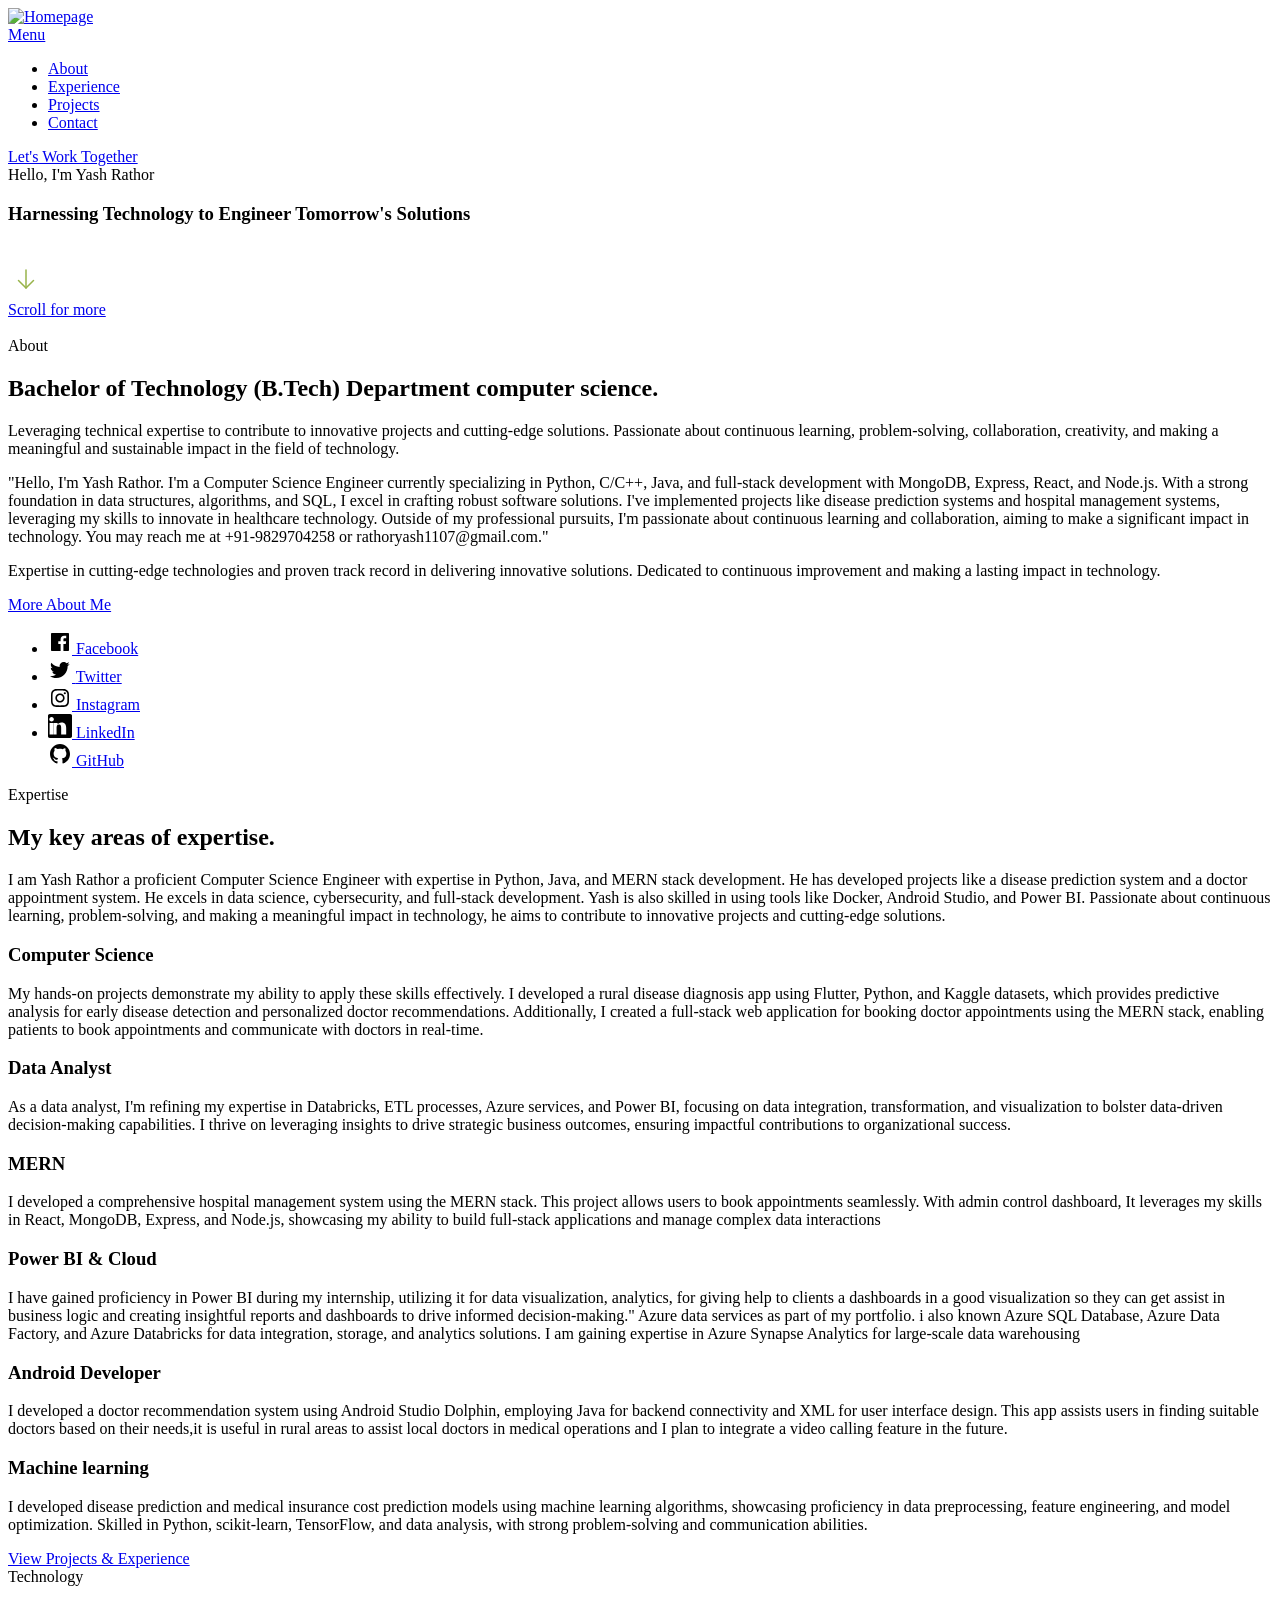
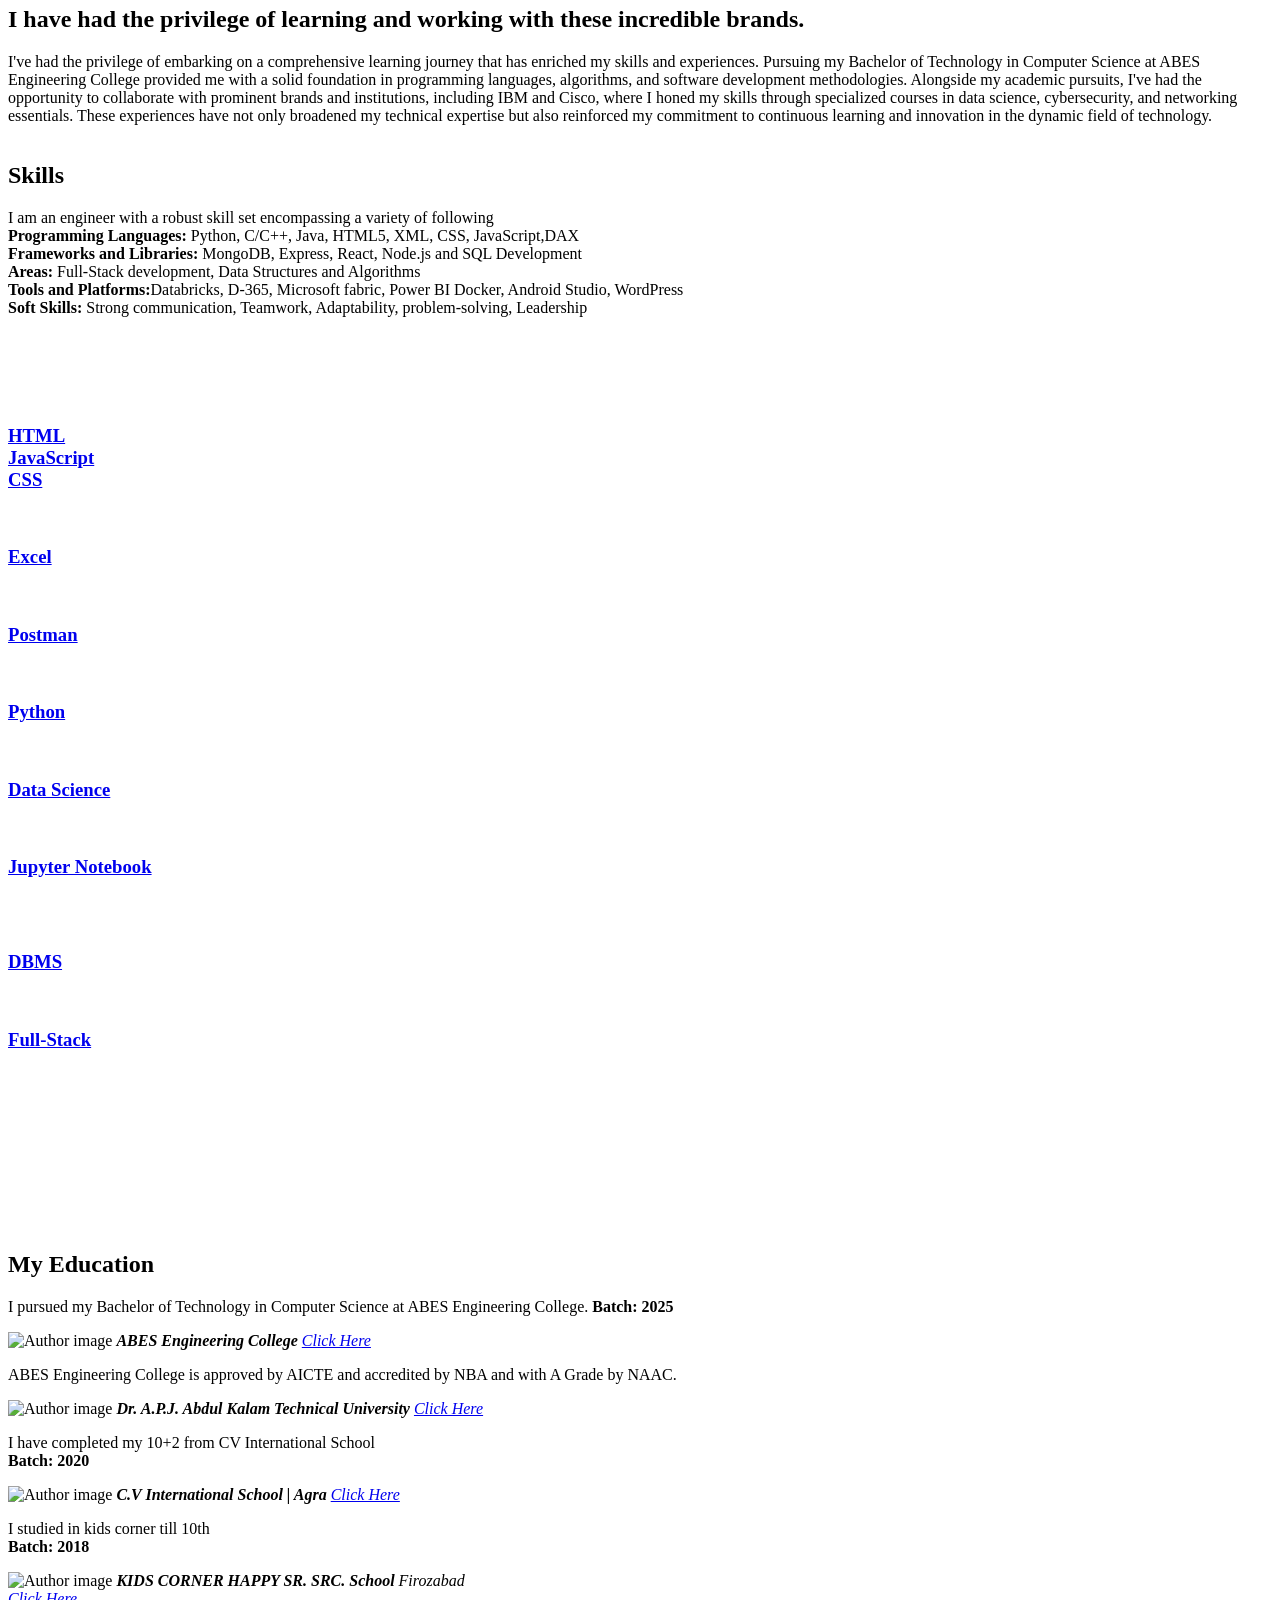
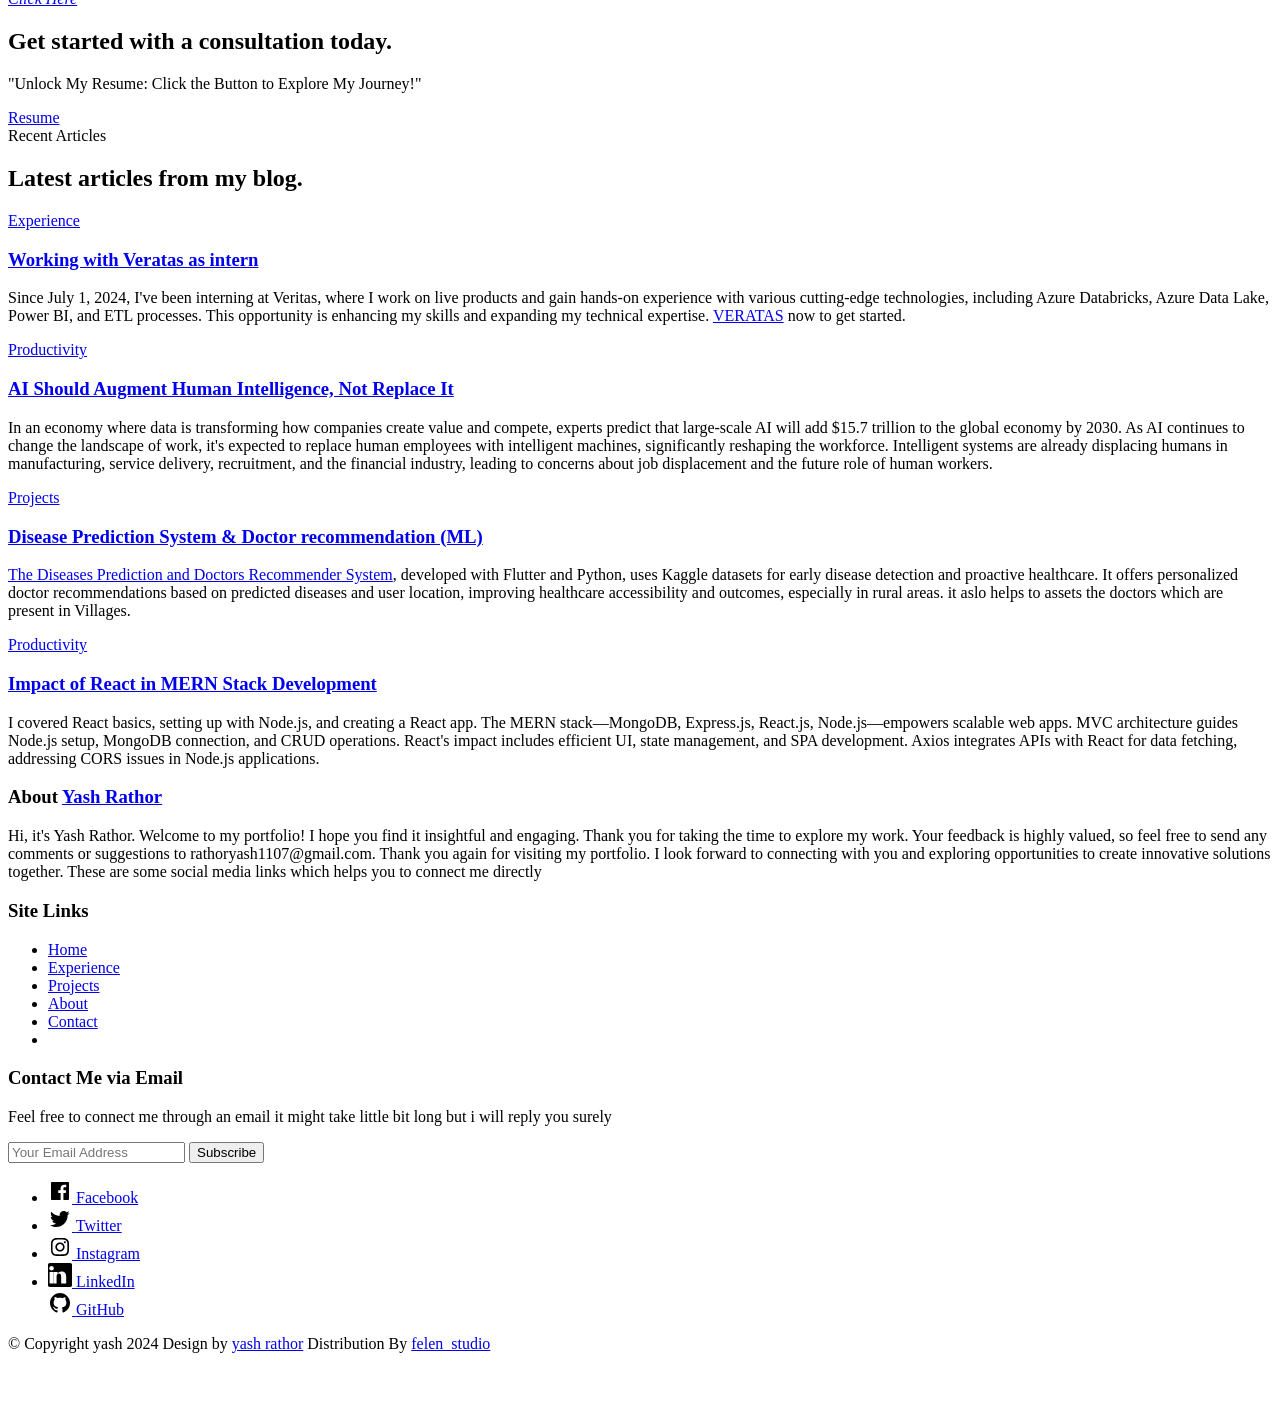
==== index.html @ de2ed447 "Add files via upload" ====
<!DOCTYPE html>
<html lang="en" class="no-js" >
<head>

    <!--- basic page needs
    ================================================== -->
    <meta charset="utf-8">
    <meta name="viewport" content="width=device-width, initial-scale=1">
    <title>YASH</title>

    <script>
        document.documentElement.classList.remove('no-js');
        document.documentElement.classList.add('js');
    </script>

    <!-- CSS
    ================================================== -->
    <link rel="stylesheet" href="css/vendor.css">
    <link rel="stylesheet" href="css/styles.css">
    <link rel="stylesheet" href="css/style.css">
    <link rel="stylesheet" href="assets/css/bootstrap.min.css">
    <link rel="stylesheet" href="assets/css/fontawesome-all.min.css">
    <link rel="stylesheet" href="assets/css/lightbox.min.css">
    <link rel="stylesheet" href="assets/css/owl.carousel.min.css">
    <link rel="stylesheet" href="assets/css/animate.css">
    <link rel="stylesheet" href="style.css">
    <link rel="stylesheet" href="styles.css">
    <link rel="stylesheet" href="assets/css/responsive.css">

    <!-- favicons
    ================================================== -->
    <link rel="apple-touch-icon" sizes="180x180" href="apple-touch-icon.png">
    <link rel="icon" type="image/png" sizes="32x32" href="1.png">
    <link rel="icon" type="image/png" sizes="16x16" href="1.png">
    <link rel="manifest" href="site.webmanifest">

</head>


<body id="top">

    
    <!-- preloader
    ================================================== -->
    <div id="preloader">
        <div id="loader" class="dots-fade">
            <div></div>
            <div></div>
            <div></div>
        </div>
    </div>


    <!-- page wrap
    ================================================== -->
    <div id="page" class="s-pagewrap ss-home">


        <!-- # site header 
        ================================================== -->
        <header class="s-header">

            <div class="row s-header__inner width-sixteen-col">

                <div class="s-header__block">
                    <div class="s-header__logo">
                        <a class="logo" href="index.html">
                            <img src="images/y.png" alt="Homepage">
                        </a>
                    </div>

                    <a class="s-header__menu-toggle" href="#0"><span>Menu</span></a>
                </div> <!-- end s-header__block -->

                <nav class="s-header__nav">
    
                    <ul class="s-header__menu-links">
                        <li><a href="about.html">About</a></li>
                        <li><a href="services.html">Experience</a></li>
                        <li><a href="blog.html">Projects</a></li>
                        <li><a href="contact.html">Contact</a></li>
                    </ul> <!-- s-header__menu-links -->

                    <div class="s-header__contact">
                        <a href="contact.html" class="btn btn--primary s-header__contact-btn">Let's Work Together</a>                        
                    </div> <!-- s-header__contact -->
    
                </nav> <!-- end s-header__nav -->

            </div> <!-- end s-header__inner -->

        </header> <!-- end s-header -->


        <!-- # site main content
        ================================================== -->
        <section id="content" class="s-content">

            <!-- intro
            ----------------------------------------------- -->
            <section id="intro" class="s-intro">

                <div class="row s-intro__content width-sixteen-col">

                    <div class="column lg-12 s-intro__content-inner grid-block">
                        
                        <div class="s-intro__content-text">
                            <div class="s-intro__content-pretitle text-pretitle">Hello, I'm Yash Rathor</div>
                            <h1 class="s-intro__content-title">
                                Harnessing Technology to Engineer Tomorrow's Solutions
                            </h1>
                        </div> <!-- s-intro__content-text -->

                        <div class="s-intro__content-media"> 
                            <div class="s-intro__content-media-inner">                               
                                <img src="images/intro-bg.jpg" srcset="images/yashphoto.jpg 1x, images/intro-bg@2x.jpg 2x" alt="">
                                <div class="lines">                               
                                    <span></span>                                  
                                </div>
                            </div>
                        </div> <!-- s-intro__content-media -->                      

                        <div class="s-intro__scroll-down">
                            <a href="#about" class="smoothscroll">
                                <div class="scroll-icon">
                                    <svg xmlns="http://www.w3.org/2000/svg" viewBox="0 0 24 24" width="36" height="36" fill="none" stroke="#97b34a" stroke-width="1" stroke-linecap="round" stroke-linejoin="round">&lt;!--!  Atomicons Free 1.00 by @atisalab License - https://atomicons.com/license/ (Icons: CC BY 4.0) Copyright 2021 Atomicons --&gt;<polyline points="7 13 12 18 17 13"></polyline><line x1="12" y1="18" x2="12" y2="6"></line></svg>
                                </div>
                                <span>Scroll for more</span>
                            </a>
                        </div> <!-- s-intro__scroll-down -->
                        
                    </div> <!-- s-intro__content-inner -->

                </div> <!-- s-intro__content -->

            </section> <!-- end s-intro -->

            <!-- about
            ----------------------------------------------- -->
            <section id="about" class="s-about target-section">

                <div class="row s-about__content width-sixteen-col">
                    <div class="column grid-block grid-section-split">

                        <img src="images/geometric_shape.svg" alt="" class="s-about__content-imgbg">

                        <div class="section-header grid-section-split__header">
                            <div class="text-pretitle">About</div>                           
                            <h2 class="text-display-title">
                            Bachelor of Technology (B.Tech) Department computer science.
                            </h2>                           
                        </div> <!-- end section-header -->

                        <div class="s-about__content-main grid-section-split__primary">
                            <p class="attention-getter">
                                Leveraging technical expertise to contribute to innovative projects and cutting-edge solutions. Passionate about continuous learning, problem-solving, collaboration, creativity, and making a meaningful and sustainable impact in the field of technology.
                            </p>

                            <p class="attention-getter">
                                "Hello, I'm Yash Rathor. I'm a Computer Science Engineer currently specializing in Python, C/C++, Java, and full-stack development with MongoDB, Express, React, and Node.js. With a strong foundation in data structures, algorithms, and SQL, I excel in crafting robust software solutions. I've implemented projects like disease prediction systems and hospital management systems, leveraging my skills to innovate in healthcare technology. Outside of my professional pursuits, I'm passionate about continuous learning and collaboration, aiming to make a significant impact in technology. You may reach me at +91-9829704258 or rathoryash1107@gmail.com."
                            </p>

                            <p class="attention-getter">
                                Expertise in cutting-edge technologies and proven track record in delivering innovative solutions. Dedicated to continuous improvement and making a lasting impact in technology.
                            </p>
                        </div> <!-- end s-about__content-main -->

                        <div class="s-about__content-btn grid-section-split__bottom">
                            <a href="about.html" class="btn btn--stroke u-fullwidth">More About Me</a>

                            <ul class="s-about__social social-list">
                                <li>
                                    <a href="https://www.facebook.com/profile.php?id=100011454264672">
                                        <svg xmlns="http://www.w3.org/2000/svg" width="24" height="24" viewBox="0 0 24 24" style="fill:rgba(0, 0, 0, 1);transform:;-ms-filter:"><path d="M20,3H4C3.447,3,3,3.448,3,4v16c0,0.552,0.447,1,1,1h8.615v-6.96h-2.338v-2.725h2.338v-2c0-2.325,1.42-3.592,3.5-3.592 c0.699-0.002,1.399,0.034,2.095,0.107v2.42h-1.435c-1.128,0-1.348,0.538-1.348,1.325v1.735h2.697l-0.35,2.725h-2.348V21H20 c0.553,0,1-0.448,1-1V4C21,3.448,20.553,3,20,3z"></path></svg>
                                        <span class="u-screen-reader-text">Facebook</span>
                                    </a>
                                </li>
                                <li>
                                    <a href="https://x.com/YashRathor34765">
                                        <svg xmlns="http://www.w3.org/2000/svg" width="24" height="24" viewBox="0 0 24 24" style="fill:rgba(0, 0, 0, 1);transform:;-ms-filter:"><path d="M19.633,7.997c0.013,0.175,0.013,0.349,0.013,0.523c0,5.325-4.053,11.461-11.46,11.461c-2.282,0-4.402-0.661-6.186-1.809 c0.324,0.037,0.636,0.05,0.973,0.05c1.883,0,3.616-0.636,5.001-1.721c-1.771-0.037-3.255-1.197-3.767-2.793 c0.249,0.037,0.499,0.062,0.761,0.062c0.361,0,0.724-0.05,1.061-0.137c-1.847-0.374-3.23-1.995-3.23-3.953v-0.05 c0.537,0.299,1.16,0.486,1.82,0.511C3.534,9.419,2.823,8.184,2.823,6.787c0-0.748,0.199-1.434,0.548-2.032 c1.983,2.443,4.964,4.04,8.306,4.215c-0.062-0.3-0.1-0.611-0.1-0.923c0-2.22,1.796-4.028,4.028-4.028 c1.16,0,2.207,0.486,2.943,1.272c0.91-0.175,1.782-0.512,2.556-0.973c-0.299,0.935-0.936,1.721-1.771,2.22 c0.811-0.088,1.597-0.312,2.319-0.624C21.104,6.712,20.419,7.423,19.633,7.997z"></path></svg>
                                        <span class="u-screen-reader-text">Twitter</span>
                                    </a>
                                </li>
                                <li>
                                    <a href="https://www.instagram.com/yash.rathor7/">
                                        <svg xmlns="http://www.w3.org/2000/svg" width="24" height="24" viewBox="0 0 24 24" style="fill:rgba(0, 0, 0, 1);transform:;-ms-filter:"><path d="M11.999,7.377c-2.554,0-4.623,2.07-4.623,4.623c0,2.554,2.069,4.624,4.623,4.624c2.552,0,4.623-2.07,4.623-4.624 C16.622,9.447,14.551,7.377,11.999,7.377L11.999,7.377z M11.999,15.004c-1.659,0-3.004-1.345-3.004-3.003 c0-1.659,1.345-3.003,3.004-3.003s3.002,1.344,3.002,3.003C15.001,13.659,13.658,15.004,11.999,15.004L11.999,15.004z"></path><circle cx="16.806" cy="7.207" r="1.078"></circle><path d="M20.533,6.111c-0.469-1.209-1.424-2.165-2.633-2.632c-0.699-0.263-1.438-0.404-2.186-0.42 c-0.963-0.042-1.268-0.054-3.71-0.054s-2.755,0-3.71,0.054C7.548,3.074,6.809,3.215,6.11,3.479C4.9,3.946,3.945,4.902,3.477,6.111 c-0.263,0.7-0.404,1.438-0.419,2.186c-0.043,0.962-0.056,1.267-0.056,3.71c0,2.442,0,2.753,0.056,3.71 c0.015,0.748,0.156,1.486,0.419,2.187c0.469,1.208,1.424,2.164,2.634,2.632c0.696,0.272,1.435,0.426,2.185,0.45 c0.963,0.042,1.268,0.055,3.71,0.055s2.755,0,3.71-0.055c0.747-0.015,1.486-0.157,2.186-0.419c1.209-0.469,2.164-1.424,2.633-2.633 c0.263-0.7,0.404-1.438,0.419-2.186c0.043-0.962,0.056-1.267,0.056-3.71s0-2.753-0.056-3.71C20.941,7.57,20.801,6.819,20.533,6.111z M19.315,15.643c-0.007,0.576-0.111,1.147-0.311,1.688c-0.305,0.787-0.926,1.409-1.712,1.711c-0.535,0.199-1.099,0.303-1.67,0.311 c-0.95,0.044-1.218,0.055-3.654,0.055c-2.438,0-2.687,0-3.655-0.055c-0.569-0.007-1.135-0.112-1.669-0.311 c-0.789-0.301-1.414-0.923-1.719-1.711c-0.196-0.534-0.302-1.099-0.311-1.669c-0.043-0.95-0.053-1.218-0.053-3.654 c0-2.437,0-2.686,0.053-3.655c0.007-0.576,0.111-1.146,0.311-1.687c0.305-0.789,0.93-1.41,1.719-1.712 c0.534-0.198,1.1-0.303,1.669-0.311c0.951-0.043,1.218-0.055,3.655-0.055c2.437,0,2.687,0,3.654,0.055 c0.571,0.007,1.135,0.112,1.67,0.311c0.786,0.303,1.407,0.925,1.712,1.712c0.196,0.534,0.302,1.099,0.311,1.669 c0.043,0.951,0.054,1.218,0.054,3.655c0,2.436,0,2.698-0.043,3.654H19.315z"></path></svg>
                                        <span class="u-screen-reader-text">Instagram</span>
                                    </a>
                                </li>
                                
                                <li>
                                    <a href="https://www.linkedin.com/in/yash-rathor-bb9aa7231/" target="_blank">
                                        <svg xmlns="http://www.w3.org/2000/svg" width="24" height="24" viewBox="0 0 24 24" style="fill: rgba(0, 0, 0, 1); transform: ; msFilter:;">
                                            <path d="M22.23 0H1.77C.79 0 0 .77 0 1.74v20.52C0 23.23.79 24 1.77 24h20.46c.98 0 1.77-.77 1.77-1.74V1.74C24 .77 23.21 0 22.23 0zm-5.1 20.4h-3.96v-6.43c0-1.53-.03-3.5-2.13-3.5-2.13 0-2.46 1.66-2.46 3.38v6.55H5.82V9h3.8v1.56h.05c.53-1 1.83-2.07 3.76-2.07 4.02 0 4.76 2.64 4.76 6.08v5.83zM3.58 7.55c-1.27 0-2.3-1.03-2.3-2.3 0-1.27 1.03-2.3 2.3-2.3 1.27 0 2.3 1.03 2.3 2.3 0 1.27-1.03 2.3-2.3 2.3zm1.98 12.85H1.6V9h3.96v11.4z"></path>
                                        </svg>
                                        <span class="u-screen-reader-text">LinkedIn</span>
                                    </a>
                                </li>
                                <a href="https://github.com/rathoryash7" target="_blank">
                                    <svg xmlns="http://www.w3.org/2000/svg" width="24" height="24" viewBox="0 0 24 24" style="fill: rgba(0, 0, 0, 1); transform: ; msFilter:;">
                                        <path d="M12 2C6.477 2 2 6.477 2 12c0 4.418 2.867 8.166 6.839 9.491.5.09.682-.217.682-.482 0-.237-.01-1.02-.014-1.851-2.782.605-3.369-1.342-3.369-1.342-.454-1.157-1.11-1.466-1.11-1.466-.908-.62.069-.607.069-.607 1.004.071 1.532 1.033 1.532 1.033.892 1.53 2.341 1.088 2.91.832.09-.647.35-1.088.636-1.338-2.22-.252-4.555-1.112-4.555-4.943 0-1.09.39-1.98 1.03-2.676-.103-.253-.447-1.27.098-2.646 0 0 .84-.27 2.75 1.026A9.564 9.564 0 0112 6.845c.85.004 1.704.115 2.504.337 1.91-1.296 2.75-1.026 2.75-1.026.545 1.376.2 2.393.098 2.646.64.696 1.03 1.586 1.03 2.676 0 3.84-2.337 4.687-4.566 4.935.358.31.678.92.678 1.854 0 1.338-.012 2.42-.012 2.75 0 .268.18.576.688.479C19.135 20.162 22 16.418 22 12c0-5.523-4.477-10-10-10z"></path>
                                    </svg>
                                    <span class="u-screen-reader-text">GitHub</span>
                                </a>
                                </li>
                            </ul> <!-- end s-footer__social -->
                        </div> <!-- end s-about__content-btn -->
                    
                    </div> <!-- content-inner -->
                </div>
                
            </section> <!-- end s-about -->




            <!-- expertise
            ----------------------------------------------- -->
            <section id="expertise" class="s-expertise">
                

                <div class="row s-expertise__content width-sixteen-col">
                    <div class="column xl-12 grid-block grid-section-split">
                        

                        <div class="section-header grid-section-split__header">
                
                            <div class="text-pretitle">Expertise</div>                           
                            <h2 class="text-display-title">
                            My key areas of expertise.
                            </h2>     
                            
                            <p class="lead">
                                I am Yash Rathor a proficient Computer Science Engineer with expertise in Python, Java, and MERN stack development. He has developed projects like a disease prediction system and a doctor appointment system. He excels in data science, cybersecurity, and full-stack development. Yash is also skilled in using tools like Docker, Android Studio, and Power BI. Passionate about continuous learning, problem-solving, and making a meaningful impact in technology, he aims to contribute to innovative projects and cutting-edge solutions.
                            </p>
                        </div> <!-- end section-header -->

                        <div class="s-expertise__content-main grid-section-split__primary">

                            <div class="grid-list-items list-items show-ctr">
                                <div class="grid-list-items__item list-items__item">
                                    <div class="grid-list-items__title list-items__item-header">
                                        <h3 class="list-items__item-title">Computer Science</h3>
                                    </div>
                                    <div class="grid-list-items__text list-items__item-text">
                                        <p>
                                            My hands-on projects demonstrate my ability to apply these skills effectively. I developed a rural disease diagnosis app using Flutter, Python, and Kaggle datasets, which provides predictive analysis for early disease detection and personalized doctor recommendations. Additionally, I created a full-stack web application for booking doctor appointments using the MERN stack, enabling patients to book appointments and communicate with doctors in real-time.
                                        </p>
                                    </div>
                                </div> <!-- list-item -->
                                <div class="grid-list-items__item list-items__item">
                                    <div class="grid-list-items__title list-items__item-header">
                                        <h3 class="list-items__item-title">Data Analyst</h3>
                                    </div>
                                    <div class="grid-list-items__text list-items__item-text">
                                        <p>
                                            As a data analyst, I'm refining my expertise in Databricks, ETL processes, Azure services, and Power BI, focusing on data integration, transformation, and visualization to bolster data-driven decision-making capabilities. I thrive on leveraging insights to drive strategic business outcomes, ensuring impactful contributions to organizational success.
                                        </p>
                                    </div>
                                </div> <!-- list-expertise__item -->
                                <div class="grid-list-items__item list-items__item">
                                    <div class="grid-list-items__title list-items__item-header">
                                        <h3 class="list-items__item-title">MERN</h3>
                                    </div>
                                    <div class="grid-list-items__text list-items__item-text">
                                        <p>
                                            I developed a comprehensive hospital management system using the MERN stack. This project allows users to book appointments seamlessly. With admin control dashboard, It leverages my skills in React, MongoDB, Express, and Node.js, showcasing my ability to build full-stack applications and manage complex data interactions
                                        </p>
                                    </div>
                                </div> <!-- list-expertise__item -->
                                <div class="grid-list-items__item list-items__item">
                                    <div class="grid-list-items__title list-items__item-header">
                                        <h3 class="list-items__item-title">Power BI & Cloud</h3>
                                    </div>
                                    <div class="grid-list-items__text list-items__item-text">
                                        <p>
                                            I have gained proficiency in Power BI during my internship, utilizing it for data visualization, analytics, for giving help to clients a dashboards in a good visualization so they can get assist in business logic  and creating insightful reports and dashboards to drive informed decision-making."
                                            Azure data services as part of my portfolio. i also known Azure SQL Database,  Azure Data Factory, and Azure Databricks for data integration, storage, and analytics solutions. I am gaining expertise in Azure Synapse Analytics for large-scale data warehousing
                                        </p>
                                    </div>
                                </div> <!-- list-expertise__item -->
                                <div class="grid-list-items__item list-items__item">
                                    <div class="grid-list-items__title list-items__item-header">
                                        <h3 class="list-items__item-title">Android Developer</h3>
                                    </div>
                                    <div class="grid-list-items__text list-items__item-text">
                                        <p>
                                            I developed a doctor recommendation system using Android Studio Dolphin, employing Java for backend connectivity and XML for user interface design. This app assists users in finding suitable doctors based on their needs,it is useful in rural areas to assist local doctors in medical operations and I plan to integrate a video calling feature in the future.
                                        </p>
                                    </div>
                                </div> <!-- list-expertise__item -->
                                <div class="grid-list-items__item list-items__item">
                                    <div class="grid-list-items__title list-items__item-header">
                                        <h3 class="list-items__item-title">Machine learning</h3>
                                    </div>
                                    <div class="grid-list-items__text list-items__item-text">
                                        <p>
                                            I developed disease prediction and medical insurance cost prediction models using machine learning algorithms, showcasing proficiency in data preprocessing, feature engineering, and model optimization. Skilled in Python, scikit-learn, TensorFlow, and data analysis, with strong problem-solving and communication abilities.
                                        </p>
                                    </div>
                                </div> <!-- list-expertise__item -->

                            </div> <!-- grid-list-items -->
                        </div> <!-- end s-expertise__content-main -->

                        <div class="s-expertise__content-btn grid-section-split__bottom">
                            <a href="services.html" class="btn btn--stroke u-fullwidth">View Projects & Experience</a>
                        </div> <!-- end s-about__content-btn -->

                    </div> <!-- end grid-block-->
                </div> <!-- end s-expertise__content -->

            </section> <!-- end s-expertise -->

            <!-- clients
            ----------------------------------------------- -->
            <section id="clients" class="s-clients">          

                <div class="row s-clients__content-block width-sixteen-col">
                    <div class="column xl-12 grid-block grid-section-split">
                    
                        <div class="section-header grid-section-split__header">
                            <div class="text-pretitle">Technology</div>                           
                            <h2 class="text-display-title">
                            I have had the privilege of learning and working with these incredible brands.
                            </h2>       
                        </div> <!-- end section-header -->
                    
                        <div class="grid-section-split__primary">
                            <p class="lead">
                                I've had the privilege of embarking on a comprehensive learning journey that has enriched my skills and experiences. Pursuing my Bachelor of Technology in Computer Science at ABES Engineering College provided me with a solid foundation in programming languages, algorithms, and software development methodologies. Alongside my academic pursuits, I've had the opportunity to collaborate with prominent brands and institutions, including IBM and Cisco, where I honed my skills through specialized courses in data science, cybersecurity, and networking essentials. These experiences have not only broadened my technical expertise but also reinforced my commitment to continuous learning and innovation in the dynamic field of technology.
                                <br>
                                <br>
                            </p>   <h2>Skills</h2>

                            <p>
                                I am an engineer with a robust skill set encompassing a variety of following  <br>
                                <b>Programming Languages:</b>  Python, C/C++, Java, HTML5, XML, CSS, JavaScript,DAX <br>
                                <b>Frameworks and Libraries:</b>  MongoDB, Express, React, Node.js and SQL Development <br>
                                <b>Areas:</b> Full-Stack development, Data Structures and Algorithms <br>
                                <b>Tools and Platforms:</b>Databricks, D-365, Microsoft fabric, Power BI Docker, Android Studio, WordPress<br>
                                <b>Soft Skills:</b> Strong communication, Teamwork, Adaptability, problem-solving, Leadership<br>
                            </p>
                        </div> <!-- end grid-section-split__primary -->
                    
                    </div> <!-- end column -->
                </div> <!-- end row -->

                <div class="row s-clients__content-block width-sixteen-col">
                    <div class="column xl-12">
                    
                        <div class="clients-list">                            
                            
                            <div class="clients-list__item">
                                <a href="https://visualstudio.microsoft.com/vs/features/cplusplus/">
                                    <img src="images/clients/cpp.png" alt="">
                                </a>
                            </div>
                            <div class="clients-list__item">
                                <a href="https://www.geeksforgeeks.org/learn-data-structures-and-algorithms-dsa-tutorial/">
                                    <img src="images/clients/dsa.png" alt=""><h3></h3>
                                </a>
                            </div>
                            <div class="clients-list__item">
                                <a href="https://www.sololearn.com/en/compiler-playground/web">
                                    <img src="images/clients/ht.png" alt=""><h3>HTML <br>JavaScript<br>CSS</h3>
                                </a>
                            </div>
                            <div class="clients-list__item">
                                <a href="https://www.microsoft.com/en-in/microsoft-365/excel">
                                    <img src="images/clients/ex.png" alt=""><h3>Excel</h3>
                                </a>
                            </div>
                            <div class="column clients-list__item">
                                <a href="https://www.postman.com/">
                                    <img src="images/clients/post.svg" alt=""><h3>Postman</h3>
                                </a>
                            </div>
                            <div class="clients-list__item">
                                <a href="https://www.python.org/">
                                    <img src="images/clients/python.jpg" alt=""><h3>Python</h3>
                                </a>
                            </div>
                            <div class="clients-list__item">
                                <a href="https://en.wikipedia.org/wiki/Machine_learning">
                                    <img src="images/clients/ml1.png" alt=""><h3> Data Science</h3>
                                </a>
                            </div>
                            <div class="clients-list__item">
                                <a href="https://jupyter.org/">
                                    <img src="images/clients/jupyter.png" alt=""><h3>Jupyter Notebook</h3>
                                </a>
                            </div>
                            <div class="clients-list__item">
                                <a href="https://docs.databricks.com/en/spark/index.html">
                                    <img src="images/clients/spark.png" alt=""><img src="images/clients/data.png" alt="">
                                </a>
                            </div>
                            <div class="clients-list__item">
                                <a href="https://www.mysql.com/">
                                    <img src="images/clients/sql.png" alt=""><h3>DBMS</h3>
                                </a>
                            </div>
                            <div class="clients-list__item">
                                <a href="https://www.mongodb.com/resources/languages/mern-stack">
                                    <img src="images/clients/mern.avif" alt=""><br>
                                    <h3>Full-Stack</h3>
                                </a>
                            </div>
                            <div class="clients-list__item">
                                <a href="https://www.hackerrank.com/">
                                    <img src="images/clients/rank.png" alt="">
                                </a>
                            </div>
                            <div class="clients-list__item">
                                <a href="https://leetcode.com/u/yashrathor2002/">
                                    <img src="images/clients/leet.png" alt="">
                                </a>
                            </div>
                            <div class="clients-list__item">
                                <a href="https://developer.android.com/studio/releases/past-releases/as-dolphin-release-notes">
                                    <img src="images/clients/android.png" alt="">
                                </a>
                            </div>
                            <div class="clients-list__item">
                                <a href="https://code.visualstudio.com/">
                                    <img src="images/clients/visual.jpg" alt="">
                                </a>
                            </div>
                            <div class="column clients-list__item">
                                <a href="https://www.microsoft.com/en-us/power-platform/products/power-bi">
                                    <img src="images/clients/bi.png" alt="">
                                </a>
                            </div>
                            <div class="clients-list__item">
                                <a href="https://azuremarketplace.microsoft.com/en-in/marketplace/apps/node4.caf-azure-managed-sysops?tab=Overview">
                                    <img src="images/clients/azure.jpg" alt="">
                                </a>
                            </div>
                            <div class="clients-list__item">
                                <a href="https://www.microsoft.com/en-us/dynamics-365">
                                    <img src="images/clients/d3.png" alt="">
                                </a>
                            </div>
                            <div class="clients-list__item">
                                <a href="https://www.docker.com/">
                                    <img src="images/clients/docker.jpg" alt="">
                                </a>
                            </div>
                            <div class="clients-list__item">
                                <a href="https://learn.microsoft.com/en-us/fabric/get-started/microsoft-fabric-overview">
                                    <img src="images/clients/fabric.png" alt="">
                                </a>
                            </div>
                            
                            
                            
                            
                            
                            
                        </div> <!-- end clients-list -->

                    </div> <!-- end column -->
                </div> <!-- end row -->
                
                                
                <div class="row s-clients__content-block width-sixteen-col">
                   <h2 center> My Education</h2>
                    <div class="column xl-12 testimonials">
                    
                        <div class="swiper-container testimonials__slider home-slider">

                            <div class="swiper-wrapper">
                                <div class="testimonials__slide swiper-slide">
                                    <p>
                                        I pursued my Bachelor of Technology in Computer Science at ABES Engineering College.
                                        <b> Batch: 2025</b>
                                    </p>
                                    <div class="testimonials__author">
                                        <img src="images/avatars/abes.jpg" alt="Author image" class="testimonials__avatar">
                                        <cite class="testimonials__cite">
                                            <strong>ABES Engineering College</strong>
                                            <span><a href="https://abes.ac.in/">Click Here</a></span>
                                        </cite>
                                    </div>
                                </div>
                                <div class="testimonials__slide swiper-slide">
                                    <p>
                                        ABES Engineering College is approved by AICTE and accredited by NBA and with A Grade by NAAC.
                                    </p>
                                    <div class="testimonials__author">
                                        <img src="images/avatars/aktu.png" alt="Author image" class="testimonials__avatar">
                                        <cite class="testimonials__cite">
                                            <strong>Dr. A.P.J. Abdul Kalam Technical University</strong>
                                            <span><a href="https://aktu.ac.in/">Click Here</a></span>
                                        </cite>
                                    </div>
                                </div>
                                <div class="testimonials__slide swiper-slide">
                                    <p>
                                    I have completed my 10+2 from CV International School  <br>   
                                        <b>Batch: 2020</b>
                                    </p>
                                    <div class="testimonials__author">
                                        <img src="images/avatars/cvi.jpg" alt="Author image" class="testimonials__avatar">
                                        <cite class="testimonials__cite">
                                            <strong>C.V International School | Agra</strong>
                                            <span><a href="https://www.facebook.com/p/CV-International-School-100057259308881/">Click Here</a></span>
                                        </cite>
                                    </div>
                                </div>
                                <div class="testimonials__slide swiper-slide">
                                    <p>
                                    I studied in kids corner till 10th <br>
                                    <b>Batch: 2018</b>
                                    </p>
                                    <div class="testimonials__author">
                                        <img src="images/avatars/kids.jpg" alt="Author image" class="testimonials__avatar">
                                        <cite class="testimonials__cite">
                                            <strong>KIDS CORNER HAPPY SR. SRC. School</strong>
                                            <span>Firozabad<br><a href="http://www.kidscornerfirozabad.com/">Click Here</a></span>
                                        </cite>
                                    </div>
                                </div> 
                            </div> <!-- end swiper-wrapper --> 

                            <div class="swiper-pagination"></div>

                        </div> <!--end testimonials__slider -->                    
                    
                    </div> <!-- end column -->
                </div> <!-- end row -->


            </section> <!-- end s-clients -->            

        </section> <!-- s-content-->

        <!-- # cta
        ================================================== -->
        <section id="cta" class="s-cta">

            <div class="row row-x-center text-center">
                <div class="column xl-8 lg-12">

                    <div class="s-cta__content">
                        <h2 class="text-display-title">
                        Get started with a consultation today.
                        </h2>
                        <p class="lead">
                            "Unlock My Resume: Click the Button to Explore My Journey!"
                        </p>
                        <a href="https://drive.google.com/file/d/1jEOFprNSXTjAhLHq-H6odaIXEUBiFs2x/view?usp=drive_link" class="btn btn--primary s-header__contact-btn">Resume</a>
                    </div>

                </div>
            </div>

        </section> <!-- end s-cta -->

        <!-- # journal
        ================================================== -->
        <section id="journal" class="s-journal">

            <div class="row s-journal__content width-sixteen-col">
                <div class="column xl-12 grid-block">

                    <div class="grid-full section-header text-center">
                        <div class="text-pretitle">Recent Articles</div>                           
                        <h2 class="text-display-title">
                        Latest articles from my blog.
                        </h2>  
                    </div> <!-- end section-header --> 

                    <div class="grid-full s-journal__content-main grid-list-items">

                        <div class="grid-list-items__item blog-card">
                            <div class="blog-card__header">
                                <div class="blog-card__cat-links">
                                    <a href="https://www.linkedin.com/company/veratas-consulting/posts/?feedView=all">Experience</a>
                                </div>
                                <h3 class="blog-card__title"><a href="https://www.linkedin.com/company/veratas-consulting/posts/?feedView=all">Working with Veratas as intern</a></h3>
                            </div>
                            <div class="blog-card__text">
                                <p>
                                    Since July 1, 2024, I've been interning at Veritas, where I work on live products and gain hands-on experience with various cutting-edge technologies, including Azure Databricks, Azure Data Lake, Power BI, and ETL processes. This opportunity is enhancing my skills and expanding my technical expertise.
                                    <a href="https://www.linkedin.com/company/veratas-consulting/posts/?feedView=all">VERATAS</a> now to get started.
                                </p>
                            </div>
                        </div> <!-- end blog-card -->
                        <div class="grid-list-items__item blog-card">
                            <div class="blog-card__header">
                                <div class="blog-card__cat-links">
                                    <a href="blog.html">Productivity</a>
                                </div>
                                <h3 class="blog-card__title"><a href="https://x.com/YashRathor34765/status/1822193038124310771">AI Should Augment Human Intelligence, Not Replace It</a></h3>
                            </div>
                            <div class="blog-card__text">
                                <p>
                                    In an economy where data is transforming how companies create value and compete, experts predict that large-scale AI will add $15.7 trillion to the global economy by 2030. As AI continues to change the landscape of work, it's expected to replace human employees with intelligent machines, significantly reshaping the workforce. Intelligent systems are already displacing humans in manufacturing, service delivery, recruitment, and the financial industry, leading to concerns about job displacement and the future role of human workers.
                                </p>
                            </div>
                        </div> <!-- end blog-card -->
                        <div class="grid-list-items__item blog-card">
                            <div class="blog-card__header">
                                <div class="blog-card__cat-links">
                                    <a href="blog.html">Projects</a>
                                </div>
                                <h3 class="blog-card__title"><a href="https://github.com/rathoryash7/Disease-Prediction-System">Disease Prediction System & Doctor recommendation (ML)</a></h3>
                            </div>
                            <div class="blog-card__text">
                                <p>
                                    <a href="https://github.com/rathoryash7/Disease-Prediction-System">The Diseases Prediction and Doctors Recommender System</a>, developed with Flutter and Python, uses Kaggle datasets for early disease detection and proactive healthcare. It offers personalized doctor recommendations based on predicted diseases and user location, improving healthcare accessibility and outcomes, especially in rural areas.
                                    it aslo helps to assets the doctors which are present in Villages.
                                </p>
                            </div>
                        </div> <!-- end blog card -->
                        <div class="grid-list-items__item blog-card">
                            <div class="blog-card__header">
                                <div class="blog-card__cat-links">
                                    <a href="https://x.com/YashRathor34765/status/1822349003838599631">Productivity</a>
                                </div>
                                <h3 class="blog-card__title"><a href="#0">Impact of React in MERN Stack Development</a></h3>
                            </div>
                            <div class="blog-card__text">
                                <p>
                                    I covered React basics, setting up with Node.js, and creating a React app. The MERN stack—MongoDB, Express.js, React.js, Node.js—empowers scalable web apps. MVC architecture guides Node.js setup, MongoDB connection, and CRUD operations. React's impact includes efficient UI, state management, and SPA development. Axios integrates APIs with React for data fetching, addressing CORS issues in Node.js applications. 
                                </p>
                            </div>
                        </div> <!-- end blog-card -->

                    </div> <!-- end grid-list-items -->

                </div> <!-- end grid-block-->
            </div> <!-- end s-journal__content -->

        </section> <!-- end s-journal -->


        <!-- # footer 
        ================================================== -->
        <footer class="s-footer">
            <div class="row s-footer__content">
                <div class="column xl-6 lg-6 md-12 s-footer__block s-footer__about">                    
                    <h3>About <a href="https://www.linkedin.com/in/yash-rathor-bb9aa7231/">Yash Rathor</a></h3>
                    <p>
                        Hi, it's Yash Rathor. Welcome to my portfolio! I hope you find it insightful and engaging. Thank you for taking the time to explore my work. Your feedback is highly valued, so feel free to send any comments or suggestions to rathoryash1107@gmail.com.
                        Thank you again for visiting my portfolio. I look forward to connecting with you and exploring opportunities to create innovative solutions together.
                        These are some social media links which helps you to connect me directly
                    </p>               
                </div>                
                <div class="column xl-3 lg-6 md-12 s-footer__block s-footer__site-links">
                    <h3>Site Links</h3>
                    <ul class="link-list">
                        <li><a href="index.html">Home</a></li>
                        <li><a href="services.html">Experience</a></li>
                        <li><a href="blog.html">Projects</a></li>
                        <li><a href="about.html">About</a></li>
                        <li><a href="contact.html">Contact</a></li>
                        <li></li>
                    </ul>
                </div>
                <div class="column xl-3 lg-6 md-12 tab-12 s-footer__block s-footer__newsletter">
                    <h3>Contact Me via Email</h3>

                    <p>
                    Feel free to connect me through an email it might take little bit long but i will reply you surely 
                    </p>

                    <div class="subscribe-form">
                        <form id="mc-form" class="mc-form">
                            <input type="email" name="EMAIL" id="mce-EMAIL" class="u-fullwidth text-center" placeholder="Your Email Address" title="The domain portion of the email address is invalid (the portion after the @)." pattern="^([^\x00-\x20\x22\x28\x29\x2c\x2e\x3a-\x3c\x3e\x40\x5b-\x5d\x7f-\xff]+|\x22([^\x0d\x22\x5c\x80-\xff]|\x5c[\x00-\x7f])*\x22)(\x2e([^\x00-\x20\x22\x28\x29\x2c\x2e\x3a-\x3c\x3e\x40\x5b-\x5d\x7f-\xff]+|\x22([^\x0d\x22\x5c\x80-\xff]|\x5c[\x00-\x7f])*\x22))*\x40([^\x00-\x20\x22\x28\x29\x2c\x2e\x3a-\x3c\x3e\x40\x5b-\x5d\x7f-\xff]+|\x5b([^\x0d\x5b-\x5d\x80-\xff]|\x5c[\x00-\x7f])*\x5d)(\x2e([^\x00-\x20\x22\x28\x29\x2c\x2e\x3a-\x3c\x3e\x40\x5b-\x5d\x7f-\xff]+|\x5b([^\x0d\x5b-\x5d\x80-\xff]|\x5c[\x00-\x7f])*\x5d))*(\.\w{2,})+$" required>
                            <input type="submit" name="subscribe" value="Subscribe" class="btn btn--primary btn--small u-fullwidth">
                            <!-- <div style="position: absolute; left: -5000px;" aria-hidden="true"><input type="text" name="b_cdb7b577e41181934ed6a6a44_9a91cfe7b3" tabindex="-1" value=""></div> -->
                            <div class="mc-status"></div>
                        </form>
                    </div>
                </div>
            </div>    
            
            <div class="row s-footer__bottom">
                <div class="column xl-6 lg-12">
                    <ul class="s-footer__social social-list">
                        <li>
                            <a href="https://www.facebook.com/profile.php?id=100011454264672">
                                <svg xmlns="http://www.w3.org/2000/svg" width="24" height="24" viewBox="0 0 24 24" style="fill:rgba(0, 0, 0, 1);transform:;-ms-filter:"><path d="M20,3H4C3.447,3,3,3.448,3,4v16c0,0.552,0.447,1,1,1h8.615v-6.96h-2.338v-2.725h2.338v-2c0-2.325,1.42-3.592,3.5-3.592 c0.699-0.002,1.399,0.034,2.095,0.107v2.42h-1.435c-1.128,0-1.348,0.538-1.348,1.325v1.735h2.697l-0.35,2.725h-2.348V21H20 c0.553,0,1-0.448,1-1V4C21,3.448,20.553,3,20,3z"></path></svg>
                                <span class="u-screen-reader-text">Facebook</span>
                            </a>
                        </li>
                        <li>
                            <a href="https://x.com/YashRathor34765">
                                <svg xmlns="http://www.w3.org/2000/svg" width="24" height="24" viewBox="0 0 24 24" style="fill:rgba(0, 0, 0, 1);transform:;-ms-filter:"><path d="M19.633,7.997c0.013,0.175,0.013,0.349,0.013,0.523c0,5.325-4.053,11.461-11.46,11.461c-2.282,0-4.402-0.661-6.186-1.809 c0.324,0.037,0.636,0.05,0.973,0.05c1.883,0,3.616-0.636,5.001-1.721c-1.771-0.037-3.255-1.197-3.767-2.793 c0.249,0.037,0.499,0.062,0.761,0.062c0.361,0,0.724-0.05,1.061-0.137c-1.847-0.374-3.23-1.995-3.23-3.953v-0.05 c0.537,0.299,1.16,0.486,1.82,0.511C3.534,9.419,2.823,8.184,2.823,6.787c0-0.748,0.199-1.434,0.548-2.032 c1.983,2.443,4.964,4.04,8.306,4.215c-0.062-0.3-0.1-0.611-0.1-0.923c0-2.22,1.796-4.028,4.028-4.028 c1.16,0,2.207,0.486,2.943,1.272c0.91-0.175,1.782-0.512,2.556-0.973c-0.299,0.935-0.936,1.721-1.771,2.22 c0.811-0.088,1.597-0.312,2.319-0.624C21.104,6.712,20.419,7.423,19.633,7.997z"></path></svg>
                                <span class="u-screen-reader-text">Twitter</span>
                            </a>
                        </li>
                        <li>
                            <a href="https://www.instagram.com/yash.rathor7/">
                                <svg xmlns="http://www.w3.org/2000/svg" width="24" height="24" viewBox="0 0 24 24" style="fill:rgba(0, 0, 0, 1);transform:;-ms-filter:"><path d="M11.999,7.377c-2.554,0-4.623,2.07-4.623,4.623c0,2.554,2.069,4.624,4.623,4.624c2.552,0,4.623-2.07,4.623-4.624 C16.622,9.447,14.551,7.377,11.999,7.377L11.999,7.377z M11.999,15.004c-1.659,0-3.004-1.345-3.004-3.003 c0-1.659,1.345-3.003,3.004-3.003s3.002,1.344,3.002,3.003C15.001,13.659,13.658,15.004,11.999,15.004L11.999,15.004z"></path><circle cx="16.806" cy="7.207" r="1.078"></circle><path d="M20.533,6.111c-0.469-1.209-1.424-2.165-2.633-2.632c-0.699-0.263-1.438-0.404-2.186-0.42 c-0.963-0.042-1.268-0.054-3.71-0.054s-2.755,0-3.71,0.054C7.548,3.074,6.809,3.215,6.11,3.479C4.9,3.946,3.945,4.902,3.477,6.111 c-0.263,0.7-0.404,1.438-0.419,2.186c-0.043,0.962-0.056,1.267-0.056,3.71c0,2.442,0,2.753,0.056,3.71 c0.015,0.748,0.156,1.486,0.419,2.187c0.469,1.208,1.424,2.164,2.634,2.632c0.696,0.272,1.435,0.426,2.185,0.45 c0.963,0.042,1.268,0.055,3.71,0.055s2.755,0,3.71-0.055c0.747-0.015,1.486-0.157,2.186-0.419c1.209-0.469,2.164-1.424,2.633-2.633 c0.263-0.7,0.404-1.438,0.419-2.186c0.043-0.962,0.056-1.267,0.056-3.71s0-2.753-0.056-3.71C20.941,7.57,20.801,6.819,20.533,6.111z M19.315,15.643c-0.007,0.576-0.111,1.147-0.311,1.688c-0.305,0.787-0.926,1.409-1.712,1.711c-0.535,0.199-1.099,0.303-1.67,0.311 c-0.95,0.044-1.218,0.055-3.654,0.055c-2.438,0-2.687,0-3.655-0.055c-0.569-0.007-1.135-0.112-1.669-0.311 c-0.789-0.301-1.414-0.923-1.719-1.711c-0.196-0.534-0.302-1.099-0.311-1.669c-0.043-0.95-0.053-1.218-0.053-3.654 c0-2.437,0-2.686,0.053-3.655c0.007-0.576,0.111-1.146,0.311-1.687c0.305-0.789,0.93-1.41,1.719-1.712 c0.534-0.198,1.1-0.303,1.669-0.311c0.951-0.043,1.218-0.055,3.655-0.055c2.437,0,2.687,0,3.654,0.055 c0.571,0.007,1.135,0.112,1.67,0.311c0.786,0.303,1.407,0.925,1.712,1.712c0.196,0.534,0.302,1.099,0.311,1.669 c0.043,0.951,0.054,1.218,0.054,3.655c0,2.436,0,2.698-0.043,3.654H19.315z"></path></svg>
                                <span class="u-screen-reader-text">Instagram</span>
                            </a>
                        </li>
                        <li>
                            <a href="https://www.linkedin.com/in/yash-rathor-bb9aa7231/" target="_blank">
                                <svg xmlns="http://www.w3.org/2000/svg" width="24" height="24" viewBox="0 0 24 24" style="fill: rgba(0, 0, 0, 1); transform: ; msFilter:;">
                                    <path d="M22.23 0H1.77C.79 0 0 .77 0 1.74v20.52C0 23.23.79 24 1.77 24h20.46c.98 0 1.77-.77 1.77-1.74V1.74C24 .77 23.21 0 22.23 0zm-5.1 20.4h-3.96v-6.43c0-1.53-.03-3.5-2.13-3.5-2.13 0-2.46 1.66-2.46 3.38v6.55H5.82V9h3.8v1.56h.05c.53-1 1.83-2.07 3.76-2.07 4.02 0 4.76 2.64 4.76 6.08v5.83zM3.58 7.55c-1.27 0-2.3-1.03-2.3-2.3 0-1.27 1.03-2.3 2.3-2.3 1.27 0 2.3 1.03 2.3 2.3 0 1.27-1.03 2.3-2.3 2.3zm1.98 12.85H1.6V9h3.96v11.4z"></path>
                                </svg>
                                <span class="u-screen-reader-text">LinkedIn</span>
                            </a>
                        </li>
                        <a href="https://github.com/rathoryash7" target="_blank">
                            <svg xmlns="http://www.w3.org/2000/svg" width="24" height="24" viewBox="0 0 24 24" style="fill: rgba(0, 0, 0, 1); transform: ; msFilter:;">
                                <path d="M12 2C6.477 2 2 6.477 2 12c0 4.418 2.867 8.166 6.839 9.491.5.09.682-.217.682-.482 0-.237-.01-1.02-.014-1.851-2.782.605-3.369-1.342-3.369-1.342-.454-1.157-1.11-1.466-1.11-1.466-.908-.62.069-.607.069-.607 1.004.071 1.532 1.033 1.532 1.033.892 1.53 2.341 1.088 2.91.832.09-.647.35-1.088.636-1.338-2.22-.252-4.555-1.112-4.555-4.943 0-1.09.39-1.98 1.03-2.676-.103-.253-.447-1.27.098-2.646 0 0 .84-.27 2.75 1.026A9.564 9.564 0 0112 6.845c.85.004 1.704.115 2.504.337 1.91-1.296 2.75-1.026 2.75-1.026.545 1.376.2 2.393.098 2.646.64.696 1.03 1.586 1.03 2.676 0 3.84-2.337 4.687-4.566 4.935.358.31.678.92.678 1.854 0 1.338-.012 2.42-.012 2.75 0 .268.18.576.688.479C19.135 20.162 22 16.418 22 12c0-5.523-4.477-10-10-10z"></path>
                            </svg>
                            <span class="u-screen-reader-text">GitHub</span>
                        </a>
                    </ul> <!-- end s-footer__social -->
                </div>
                <div class="column xl-6 lg-12">
                    <p class="ss-copyright">
                        <span>© Copyright yash 2024</span> 
                        <span>Design by <a href="https://www.styleshout.com/">yash rathor</a> Distribution By <a href="https://themewagon.com">felen_studio</a></span>
                    </p>
                </div>

                <div class="ss-go-top">
                    <a class="smoothscroll" title="Back to Top" href="#top">
                        <svg xmlns="http://www.w3.org/2000/svg" viewBox="0 0 24 24" width="36" height="36" fill="none" stroke="#ffffff" stroke-width="1" stroke-linecap="round" stroke-linejoin="round">&lt;!--!  Atomicons Free 1.00 by @atisalab License - https://atomicons.com/license/ (Icons: CC BY 4.0) Copyright 2021 Atomicons --&gt;<polyline points="17 11 12 6 7 11"></polyline><line x1="12" y1="18" x2="12" y2="6"></line></svg>
                    </a>
                </div> <!-- end ss-go-top -->
            </div>
            
        </footer> <!-- end s-footer -->

    </div> <!-- end page-wrap -->

    <!-- Java Script
    ================================================== -->
    <script src="js/plugins.js"></script>
    <script src="js/main.js"></script>

</body>
</html>
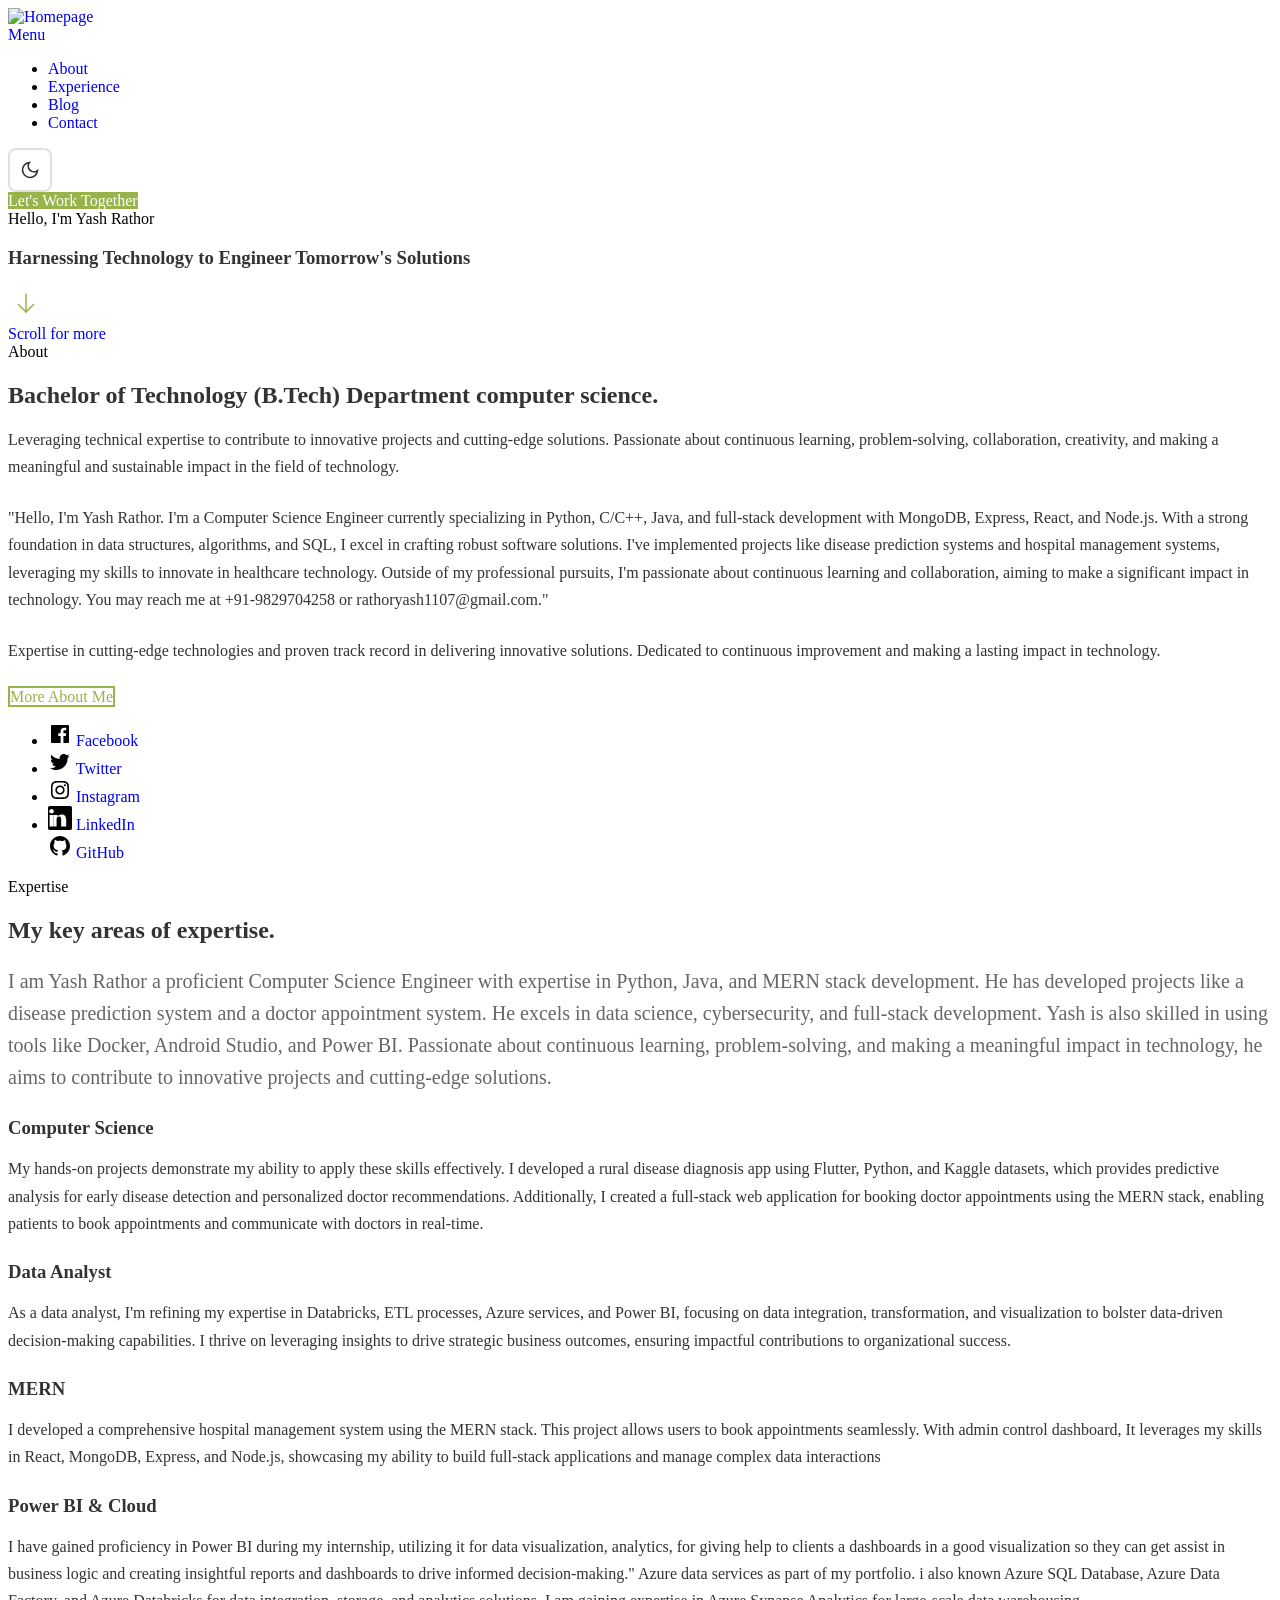
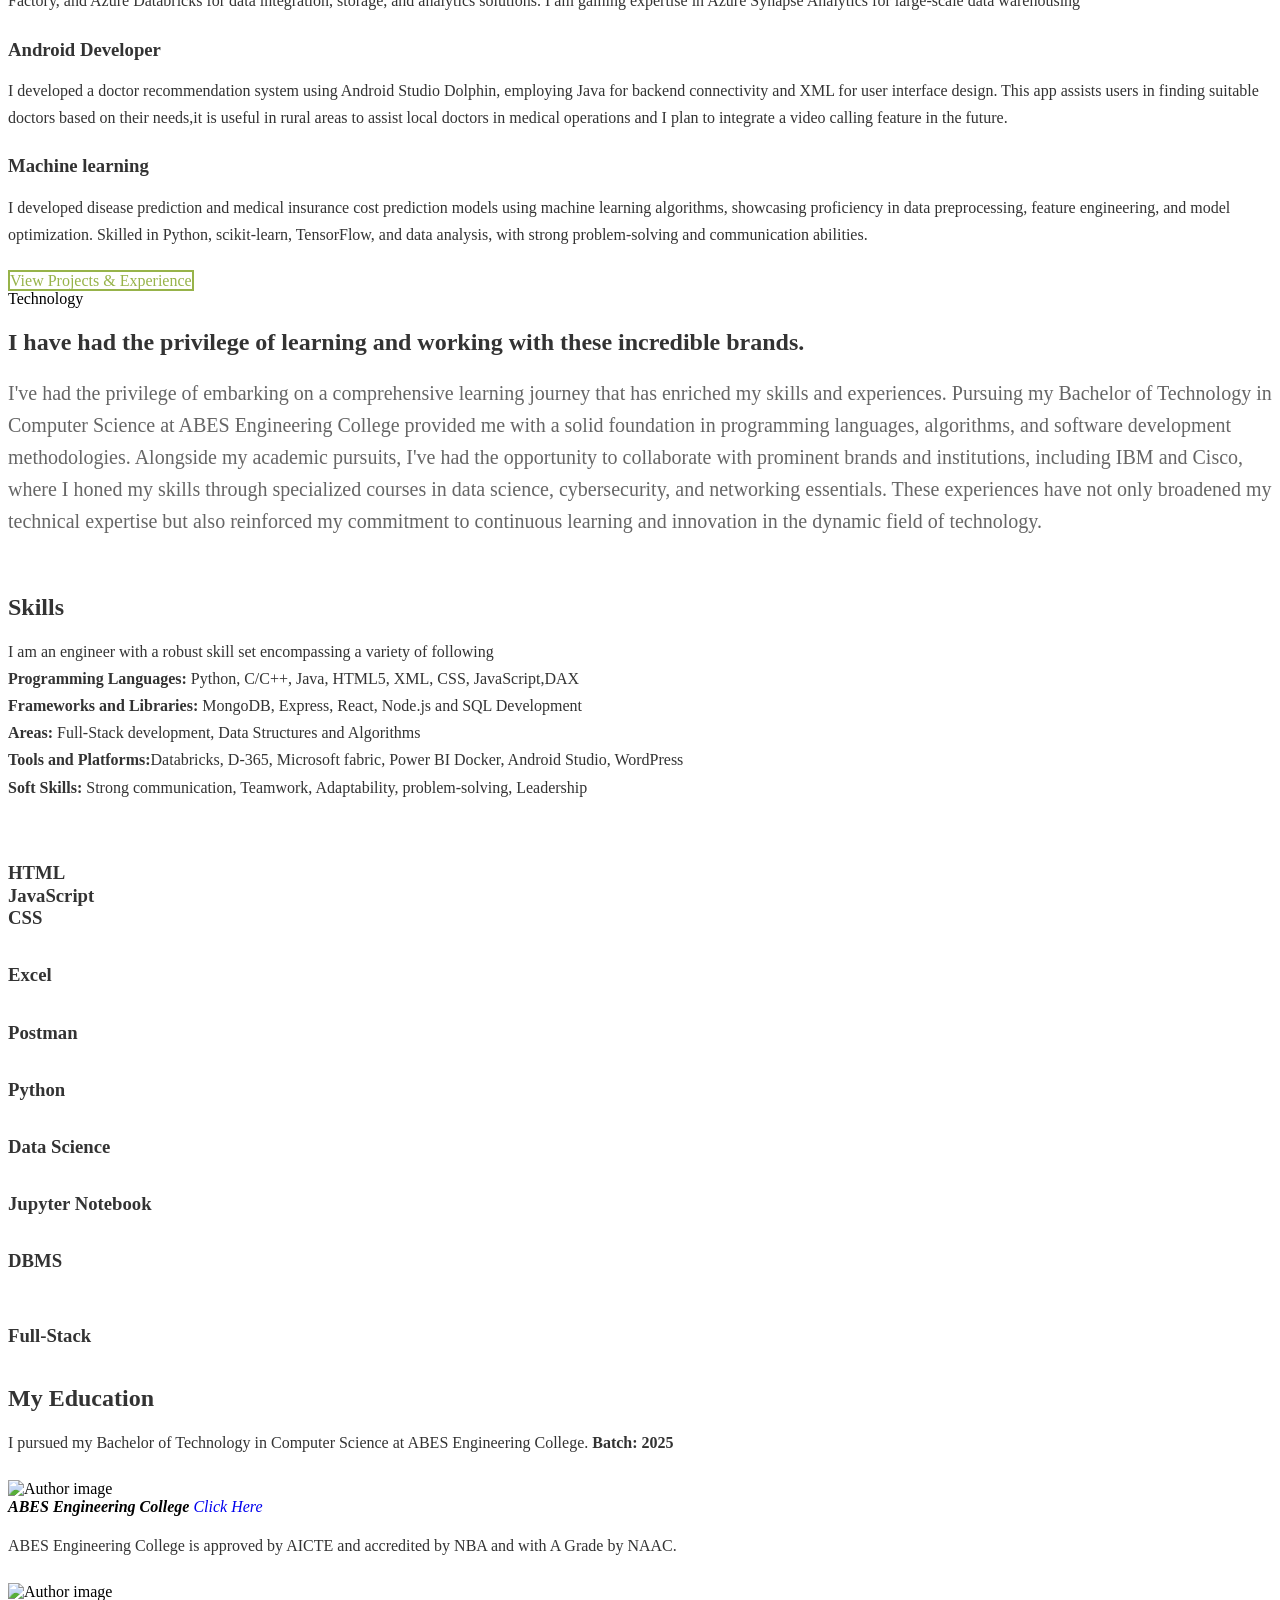
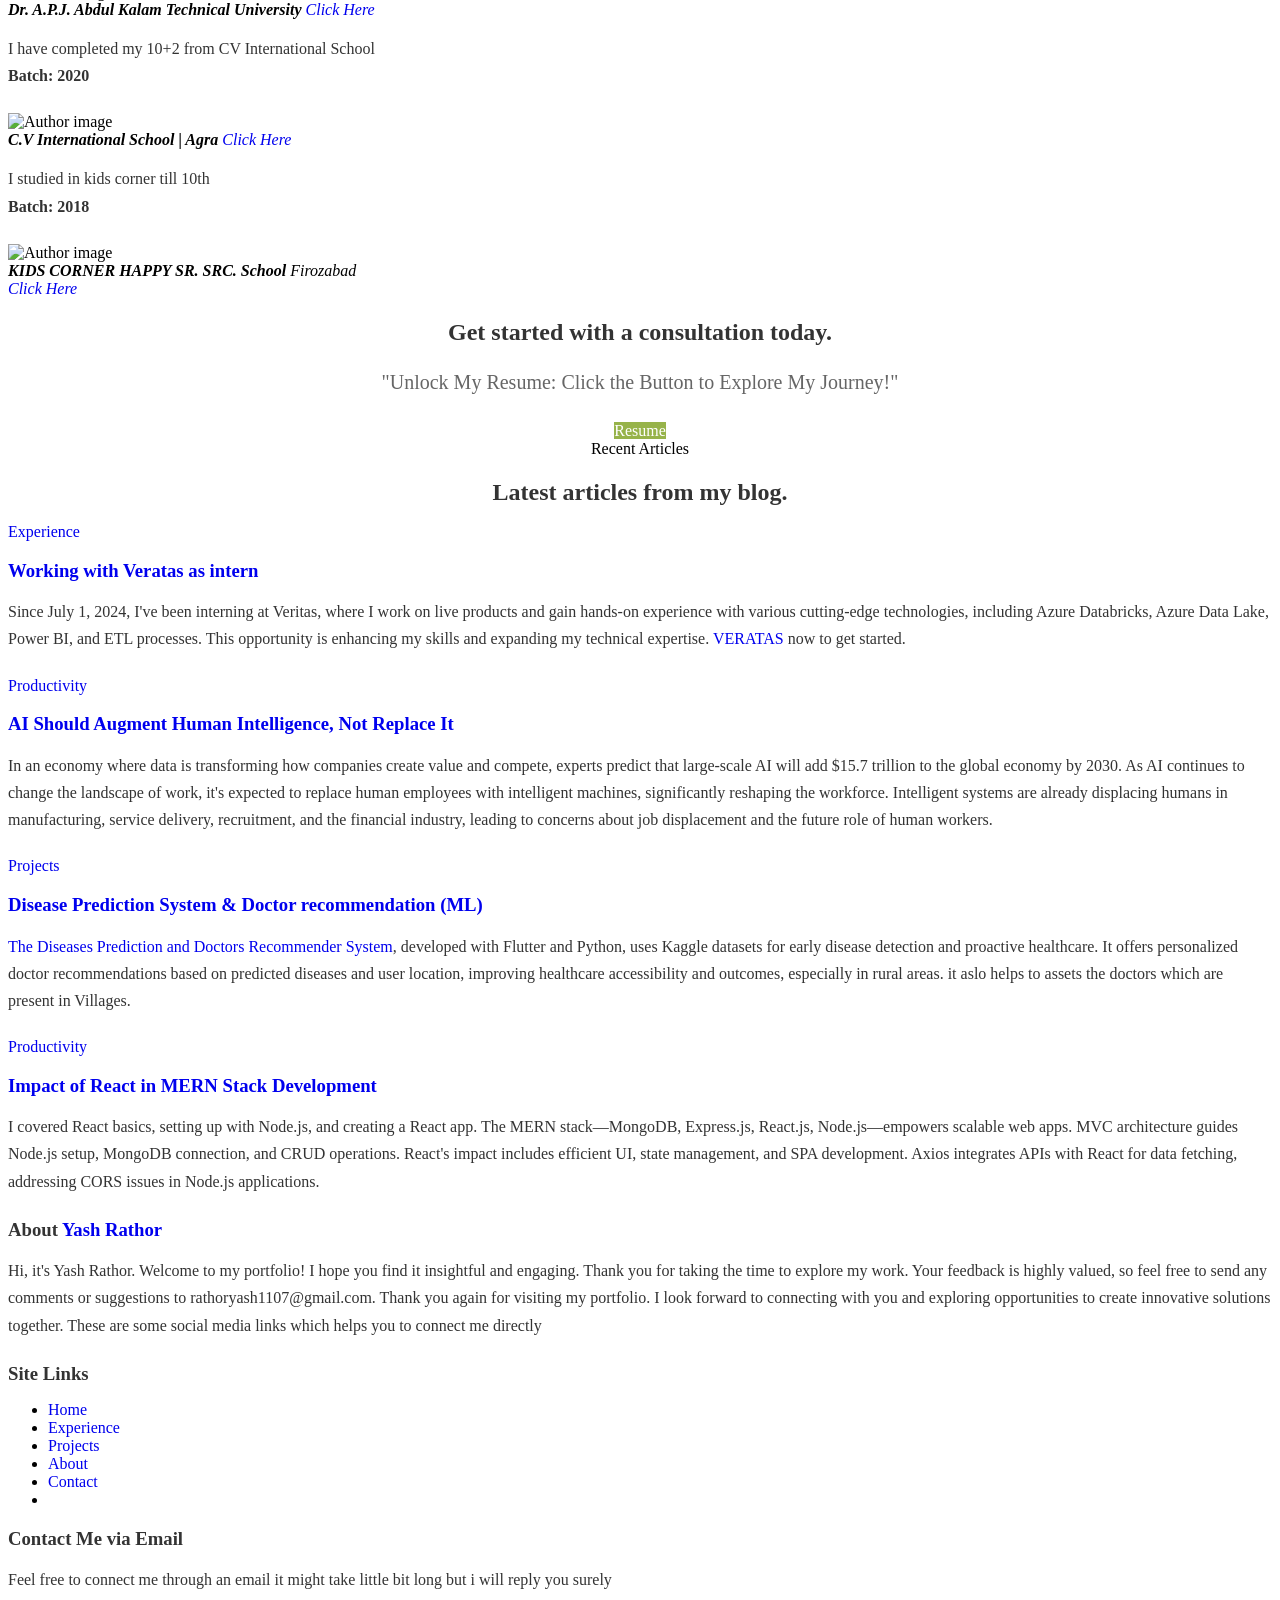
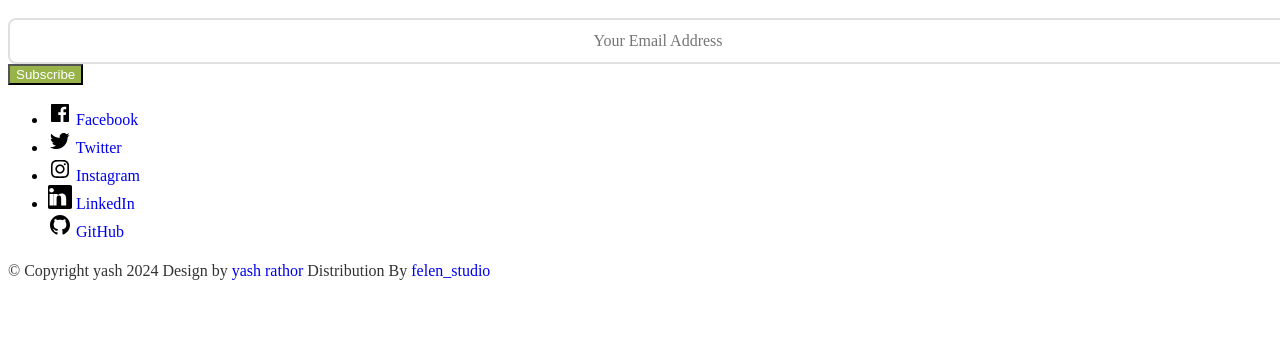
==== commit ae6067cd: "refinement and added comments and blog page" ====
--- a/index.html
+++ b/index.html
@@ -6,7 +6,22 @@
     ================================================== -->
     <meta charset="utf-8">
     <meta name="viewport" content="width=device-width, initial-scale=1">
-    <title>YASH</title>
+    <title>Yash Rathor - Full-Stack Developer & Data Analyst</title>
+    <meta name="description" content="Portfolio of Yash Rathor - Computer Science Engineer specializing in Python, MERN stack, Machine Learning, and Data Analytics. Explore my projects and experience.">
+    <meta name="keywords" content="Yash Rathor, Full-Stack Developer, Data Analyst, MERN Stack, Machine Learning, Python, Portfolio">
+    <meta name="author" content="Yash Rathor">
+    
+    <!-- Open Graph / Facebook -->
+    <meta property="og:type" content="website">
+    <meta property="og:url" content="https://yashrathor.com/">
+    <meta property="og:title" content="Yash Rathor - Full-Stack Developer & Data Analyst">
+    <meta property="og:description" content="Portfolio of Yash Rathor - Computer Science Engineer specializing in Python, MERN stack, Machine Learning, and Data Analytics.">
+    
+    <!-- Twitter -->
+    <meta property="twitter:card" content="summary_large_image">
+    <meta property="twitter:url" content="https://yashrathor.com/">
+    <meta property="twitter:title" content="Yash Rathor - Full-Stack Developer & Data Analyst">
+    <meta property="twitter:description" content="Portfolio of Yash Rathor - Computer Science Engineer specializing in Python, MERN stack, Machine Learning, and Data Analytics.">
 
     <script>
         document.documentElement.classList.remove('no-js');
@@ -26,6 +41,8 @@
     <link rel="stylesheet" href="style.css">
     <link rel="stylesheet" href="styles.css">
     <link rel="stylesheet" href="assets/css/responsive.css">
+    <link rel="stylesheet" href="css/dark-mode.css">
+    <link rel="stylesheet" href="css/enhancements.css">
 
     <!-- favicons
     ================================================== -->
@@ -77,7 +94,7 @@
                     <ul class="s-header__menu-links">
                         <li><a href="about.html">About</a></li>
                         <li><a href="services.html">Experience</a></li>
-                        <li><a href="blog.html">Projects</a></li>
+                        <li><a href="blog.html">Blog</a></li>
                         <li><a href="contact.html">Contact</a></li>
                     </ul> <!-- s-header__menu-links -->
 
@@ -737,6 +754,7 @@
     ================================================== -->
     <script src="js/plugins.js"></script>
     <script src="js/main.js"></script>
+    <script src="js/dark-mode.js"></script>
 
 </body>
 </html>
--- a/css/dark-mode.css
+++ b/css/dark-mode.css
@@ -0,0 +1,61 @@
+/**
+ * Dark Mode Toggle Styles
+ */
+
+.dark-mode-toggle {
+    background: transparent;
+    border: 2px solid var(--color-border, #e0e0e0);
+    border-radius: 8px;
+    width: 44px;
+    height: 44px;
+    display: flex;
+    align-items: center;
+    justify-content: center;
+    cursor: pointer;
+    transition: all 0.3s ease;
+    color: var(--color-text, #333);
+    margin-right: 1rem;
+    padding: 0;
+}
+
+.dark-mode-toggle:hover {
+    background: var(--color-bg-muted, #f5f5f5);
+    border-color: var(--color-primary, #97b34a);
+    transform: translateY(-2px);
+    box-shadow: 0 4px 12px rgba(0, 0, 0, 0.1);
+}
+
+.dark-mode-toggle:focus {
+    outline: none;
+    box-shadow: 0 0 0 3px rgba(151, 179, 74, 0.3);
+}
+
+.dark-mode-toggle svg {
+    width: 20px;
+    height: 20px;
+}
+
+/* Dark mode specific styles */
+[data-theme="dark"] .dark-mode-toggle {
+    border-color: #404040;
+    color: #e0e0e0;
+}
+
+[data-theme="dark"] .dark-mode-toggle:hover {
+    background: #333;
+    border-color: var(--color-primary, #97b34a);
+}
+
+/* Smooth theme transition */
+* {
+    transition: background-color 0.3s ease, color 0.3s ease, border-color 0.3s ease;
+}
+
+/* Exclude certain elements from transition for performance */
+img,
+svg,
+video,
+iframe {
+    transition: none;
+}
+
--- a/css/enhancements.css
+++ b/css/enhancements.css
@@ -0,0 +1,411 @@
+/**
+ * Portfolio Enhancements
+ * Modern UI/UX improvements, animations, and accessibility enhancements
+ */
+
+/* ============================================
+   CSS Variables for Consistent Theming
+   ============================================ */
+:root {
+    --color-primary: #97b34a;
+    --color-primary-dark: #7a9339;
+    --color-primary-light: #b8d46a;
+    --color-text: #333;
+    --color-text-muted: #666;
+    --color-bg: #fff;
+    --color-bg-card: #fff;
+    --color-bg-muted: #f5f5f5;
+    --color-border: #e0e0e0;
+    --spacing-unit: 1rem;
+    --border-radius: 8px;
+    --transition-speed: 0.3s;
+    --shadow-sm: 0 2px 8px rgba(0, 0, 0, 0.05);
+    --shadow-md: 0 4px 16px rgba(0, 0, 0, 0.1);
+    --shadow-lg: 0 8px 24px rgba(0, 0, 0, 0.15);
+}
+
+/* ============================================
+   Smooth Animations
+   ============================================ */
+@keyframes fadeIn {
+    from {
+        opacity: 0;
+        transform: translateY(20px);
+    }
+    to {
+        opacity: 1;
+        transform: translateY(0);
+    }
+}
+
+@keyframes slideIn {
+    from {
+        opacity: 0;
+        transform: translateX(-20px);
+    }
+    to {
+        opacity: 1;
+        transform: translateX(0);
+    }
+}
+
+.fade-in {
+    animation: fadeIn 0.6s ease-out;
+}
+
+.slide-in {
+    animation: slideIn 0.6s ease-out;
+}
+
+/* ============================================
+   Enhanced Buttons
+   ============================================ */
+.btn {
+    transition: all var(--transition-speed) ease;
+    position: relative;
+    overflow: hidden;
+}
+
+.btn::before {
+    content: '';
+    position: absolute;
+    top: 50%;
+    left: 50%;
+    width: 0;
+    height: 0;
+    border-radius: 50%;
+    background: rgba(255, 255, 255, 0.2);
+    transform: translate(-50%, -50%);
+    transition: width 0.6s, height 0.6s;
+}
+
+.btn:hover::before {
+    width: 300px;
+    height: 300px;
+}
+
+.btn:hover {
+    transform: translateY(-2px);
+    box-shadow: var(--shadow-md);
+}
+
+.btn:active {
+    transform: translateY(0);
+}
+
+.btn--primary {
+    background: var(--color-primary);
+    color: #fff;
+}
+
+.btn--primary:hover {
+    background: var(--color-primary-dark);
+}
+
+.btn--stroke {
+    border: 2px solid var(--color-primary);
+    color: var(--color-primary);
+    background: transparent;
+}
+
+.btn--stroke:hover {
+    background: var(--color-primary);
+    color: #fff;
+}
+
+/* ============================================
+   Enhanced Cards
+   ============================================ */
+.card {
+    background: var(--color-bg-card);
+    border-radius: var(--border-radius);
+    padding: 2rem;
+    box-shadow: var(--shadow-sm);
+    transition: all var(--transition-speed) ease;
+    border: 1px solid var(--color-border);
+}
+
+.card:hover {
+    box-shadow: var(--shadow-lg);
+    transform: translateY(-4px);
+    border-color: var(--color-primary);
+}
+
+/* ============================================
+   Improved Typography
+   ============================================ */
+h1, h2, h3, h4, h5, h6 {
+    font-weight: 700;
+    line-height: 1.2;
+    margin-bottom: 1rem;
+    color: var(--color-text);
+}
+
+p {
+    line-height: 1.7;
+    margin-bottom: 1.5rem;
+    color: var(--color-text);
+}
+
+.lead {
+    font-size: 1.25rem;
+    line-height: 1.6;
+    color: var(--color-text-muted);
+}
+
+/* ============================================
+   Enhanced Forms
+   ============================================ */
+input[type="text"],
+input[type="email"],
+input[type="url"],
+input[type="tel"],
+textarea,
+select {
+    width: 100%;
+    padding: 0.75rem 1rem;
+    border: 2px solid var(--color-border);
+    border-radius: var(--border-radius);
+    font-size: 1rem;
+    font-family: inherit;
+    transition: all var(--transition-speed) ease;
+    background: var(--color-bg);
+    color: var(--color-text);
+}
+
+input:focus,
+textarea:focus,
+select:focus {
+    outline: none;
+    border-color: var(--color-primary);
+    box-shadow: 0 0 0 3px rgba(151, 179, 74, 0.1);
+}
+
+input:invalid:not(:placeholder-shown),
+textarea:invalid:not(:placeholder-shown) {
+    border-color: #e74c3c;
+}
+
+/* ============================================
+   Improved Spacing
+   ============================================ */
+.section-spacing {
+    padding: 4rem 0;
+}
+
+@media (max-width: 768px) {
+    .section-spacing {
+        padding: 2rem 0;
+    }
+}
+
+/* ============================================
+   Enhanced Links
+   ============================================ */
+a {
+    transition: color var(--transition-speed) ease;
+    text-decoration: none;
+}
+
+a:hover {
+    color: var(--color-primary);
+}
+
+a:focus {
+    outline: 2px solid var(--color-primary);
+    outline-offset: 2px;
+    border-radius: 2px;
+}
+
+/* ============================================
+   Accessibility Improvements
+   ============================================ */
+.skip-link {
+    position: absolute;
+    top: -40px;
+    left: 0;
+    background: var(--color-primary);
+    color: #fff;
+    padding: 8px;
+    text-decoration: none;
+    z-index: 100;
+}
+
+.skip-link:focus {
+    top: 0;
+}
+
+.sr-only {
+    position: absolute;
+    width: 1px;
+    height: 1px;
+    padding: 0;
+    margin: -1px;
+    overflow: hidden;
+    clip: rect(0, 0, 0, 0);
+    white-space: nowrap;
+    border-width: 0;
+}
+
+/* Focus visible for keyboard navigation */
+*:focus-visible {
+    outline: 2px solid var(--color-primary);
+    outline-offset: 2px;
+}
+
+/* ============================================
+   Loading States
+   ============================================ */
+.loading {
+    opacity: 0.6;
+    pointer-events: none;
+}
+
+.loading::after {
+    content: '';
+    position: absolute;
+    top: 50%;
+    left: 50%;
+    width: 20px;
+    height: 20px;
+    margin: -10px 0 0 -10px;
+    border: 2px solid var(--color-primary);
+    border-top-color: transparent;
+    border-radius: 50%;
+    animation: spin 0.6s linear infinite;
+}
+
+@keyframes spin {
+    to {
+        transform: rotate(360deg);
+    }
+}
+
+/* ============================================
+   Responsive Images
+   ============================================ */
+img {
+    max-width: 100%;
+    height: auto;
+    display: block;
+}
+
+img[loading="lazy"] {
+    opacity: 0;
+    transition: opacity 0.3s;
+}
+
+img[loading="lazy"].loaded {
+    opacity: 1;
+}
+
+/* ============================================
+   Print Styles
+   ============================================ */
+@media print {
+    .s-header,
+    .s-footer,
+    .dark-mode-toggle,
+    .btn {
+        display: none;
+    }
+
+    body {
+        font-size: 12pt;
+        line-height: 1.5;
+    }
+
+    a[href^="http"]:after {
+        content: " (" attr(href) ")";
+    }
+}
+
+/* ============================================
+   Dark Mode Variables
+   ============================================ */
+[data-theme="dark"] {
+    --color-text: #e0e0e0;
+    --color-text-muted: #999;
+    --color-bg: #1a1a1a;
+    --color-bg-card: #2a2a2a;
+    --color-bg-muted: #333;
+    --color-border: #404040;
+    --shadow-sm: 0 2px 8px rgba(0, 0, 0, 0.3);
+    --shadow-md: 0 4px 16px rgba(0, 0, 0, 0.4);
+    --shadow-lg: 0 8px 24px rgba(0, 0, 0, 0.5);
+}
+
+/* ============================================
+   Performance Optimizations
+   ============================================ */
+.will-animate {
+    will-change: transform, opacity;
+}
+
+.gpu-accelerated {
+    transform: translateZ(0);
+    backface-visibility: hidden;
+    perspective: 1000px;
+}
+
+/* ============================================
+   Utility Classes
+   ============================================ */
+.text-center {
+    text-align: center;
+}
+
+.text-left {
+    text-align: left;
+}
+
+.text-right {
+    text-align: right;
+}
+
+.mt-1 { margin-top: 0.5rem; }
+.mt-2 { margin-top: 1rem; }
+.mt-3 { margin-top: 1.5rem; }
+.mt-4 { margin-top: 2rem; }
+
+.mb-1 { margin-bottom: 0.5rem; }
+.mb-2 { margin-bottom: 1rem; }
+.mb-3 { margin-bottom: 1.5rem; }
+.mb-4 { margin-bottom: 2rem; }
+
+.p-1 { padding: 0.5rem; }
+.p-2 { padding: 1rem; }
+.p-3 { padding: 1.5rem; }
+.p-4 { padding: 2rem; }
+
+/* ============================================
+   Mobile Optimizations
+   ============================================ */
+@media (max-width: 768px) {
+    :root {
+        --spacing-unit: 0.75rem;
+    }
+
+    .card {
+        padding: 1.5rem;
+    }
+
+    h1 { font-size: 2rem; }
+    h2 { font-size: 1.75rem; }
+    h3 { font-size: 1.5rem; }
+}
+
+/* ============================================
+   Reduced Motion
+   ============================================ */
+@media (prefers-reduced-motion: reduce) {
+    *,
+    *::before,
+    *::after {
+        animation-duration: 0.01ms !important;
+        animation-iteration-count: 1 !important;
+        transition-duration: 0.01ms !important;
+        scroll-behavior: auto !important;
+    }
+}
+
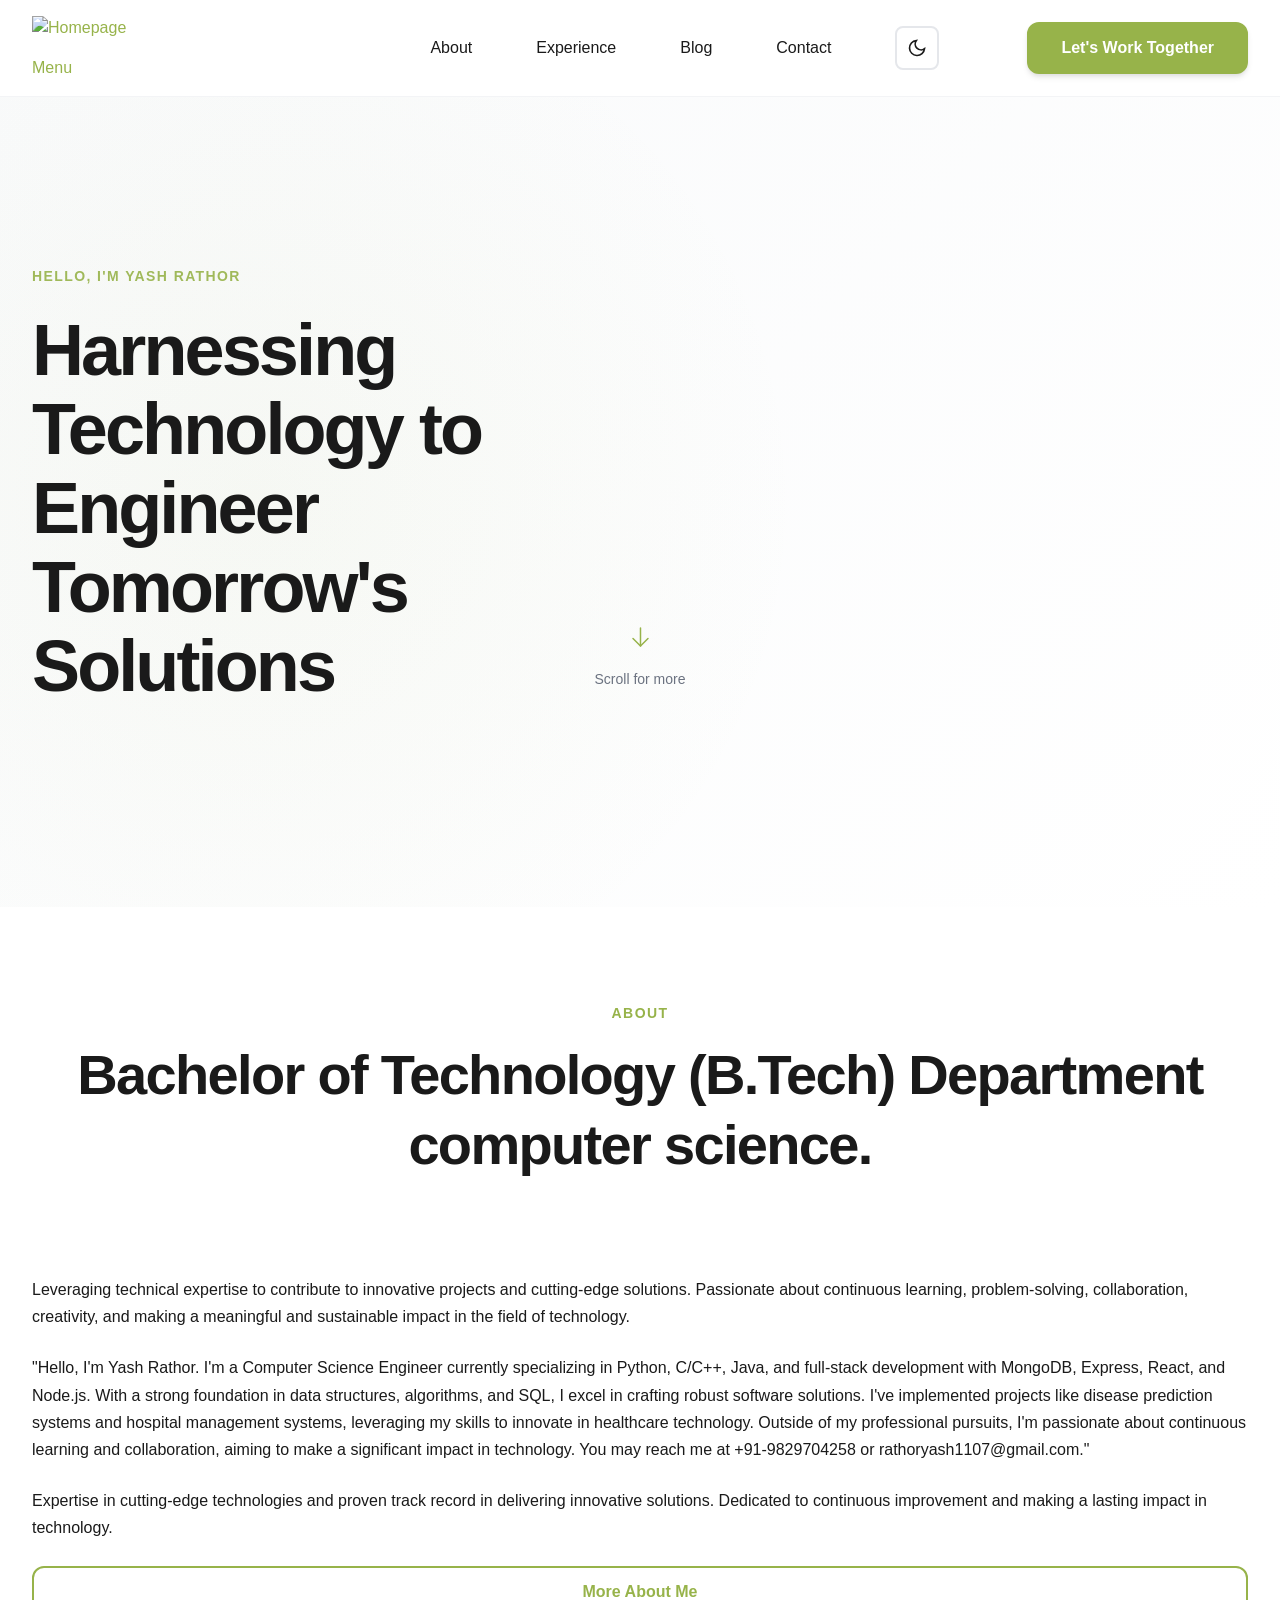
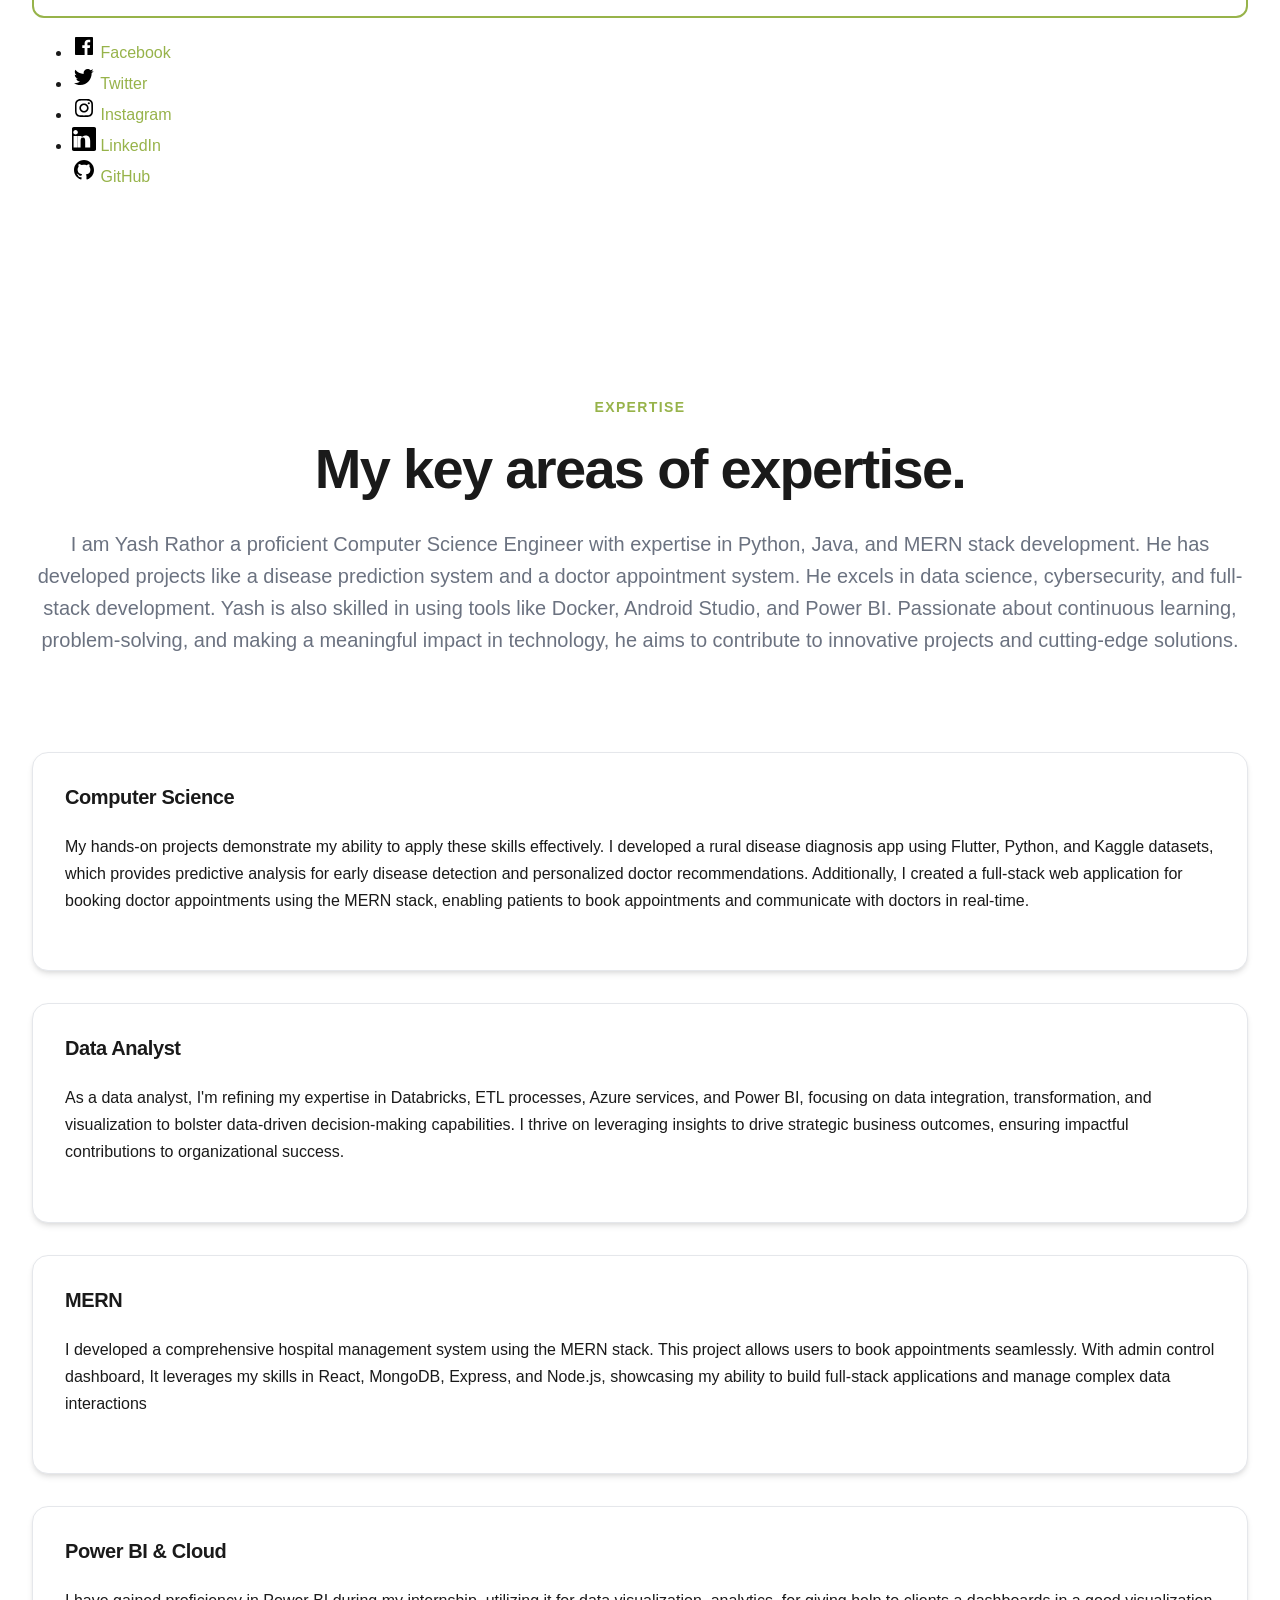
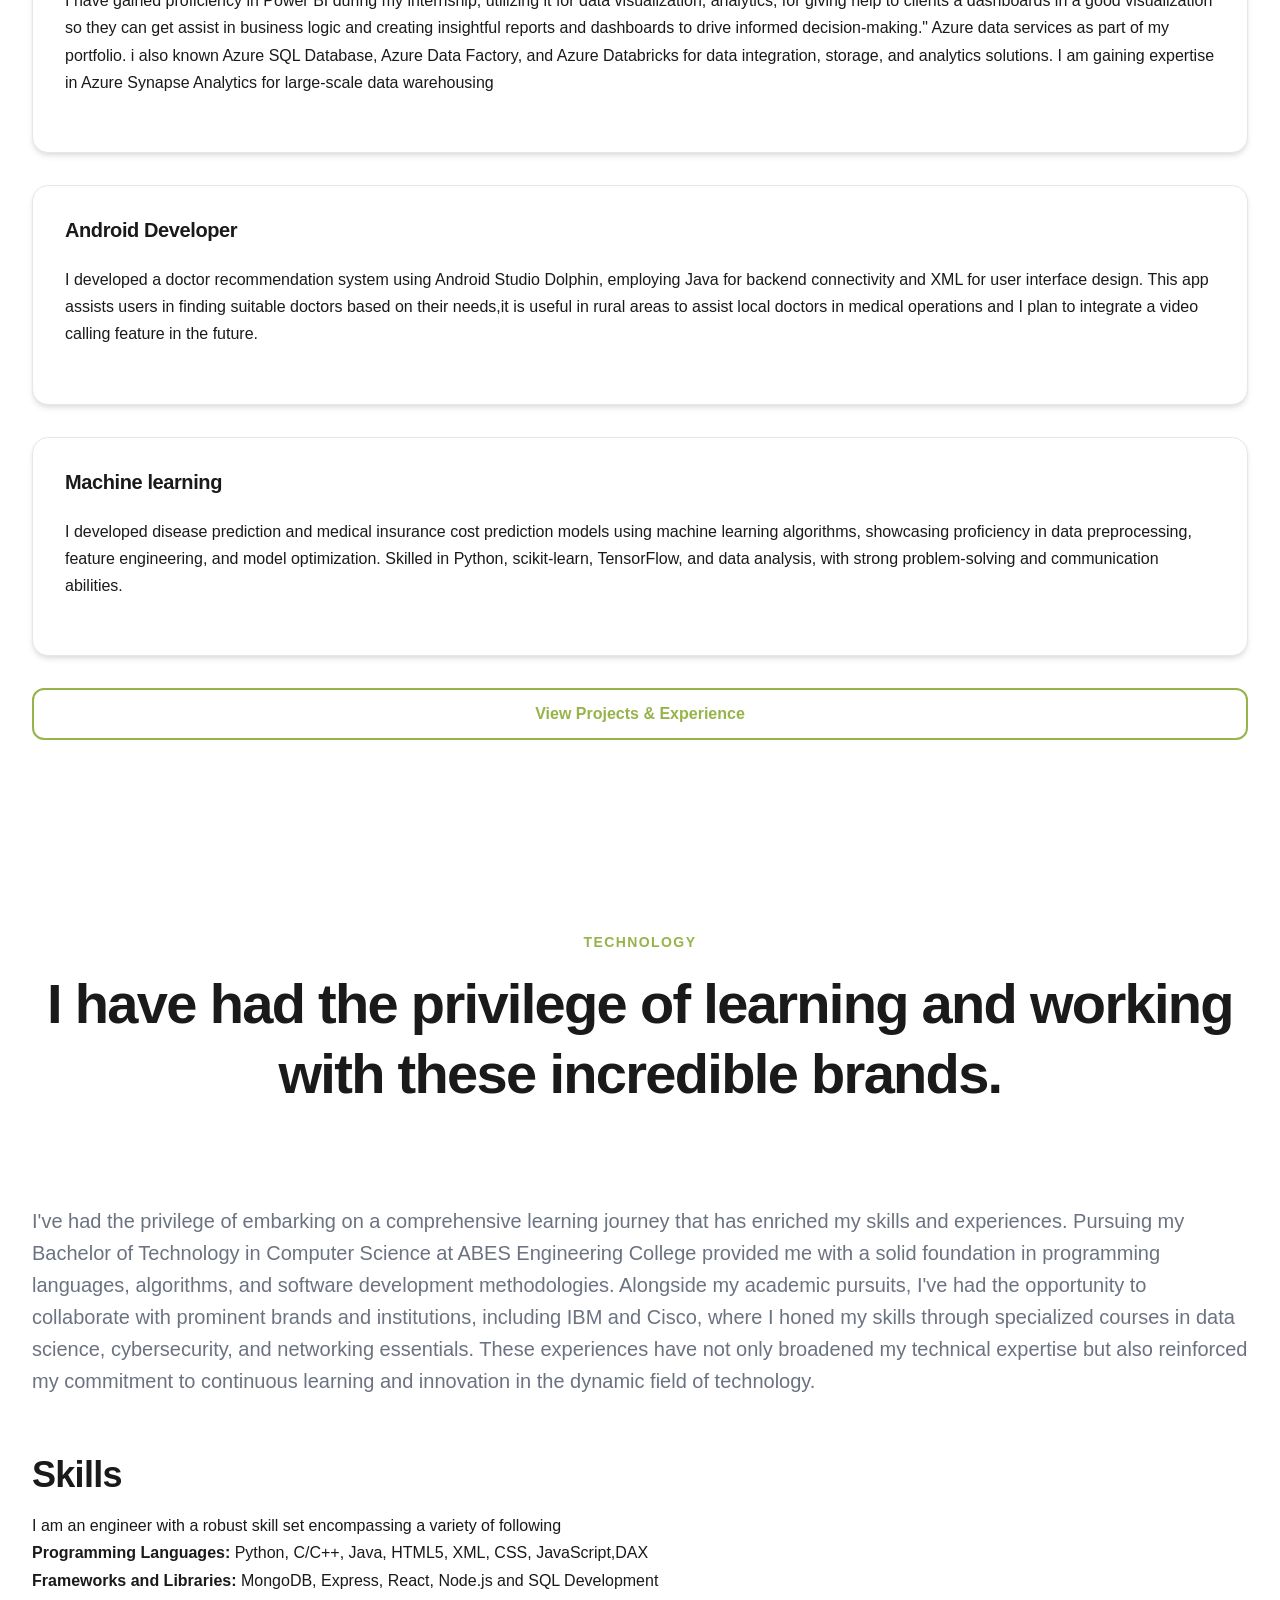
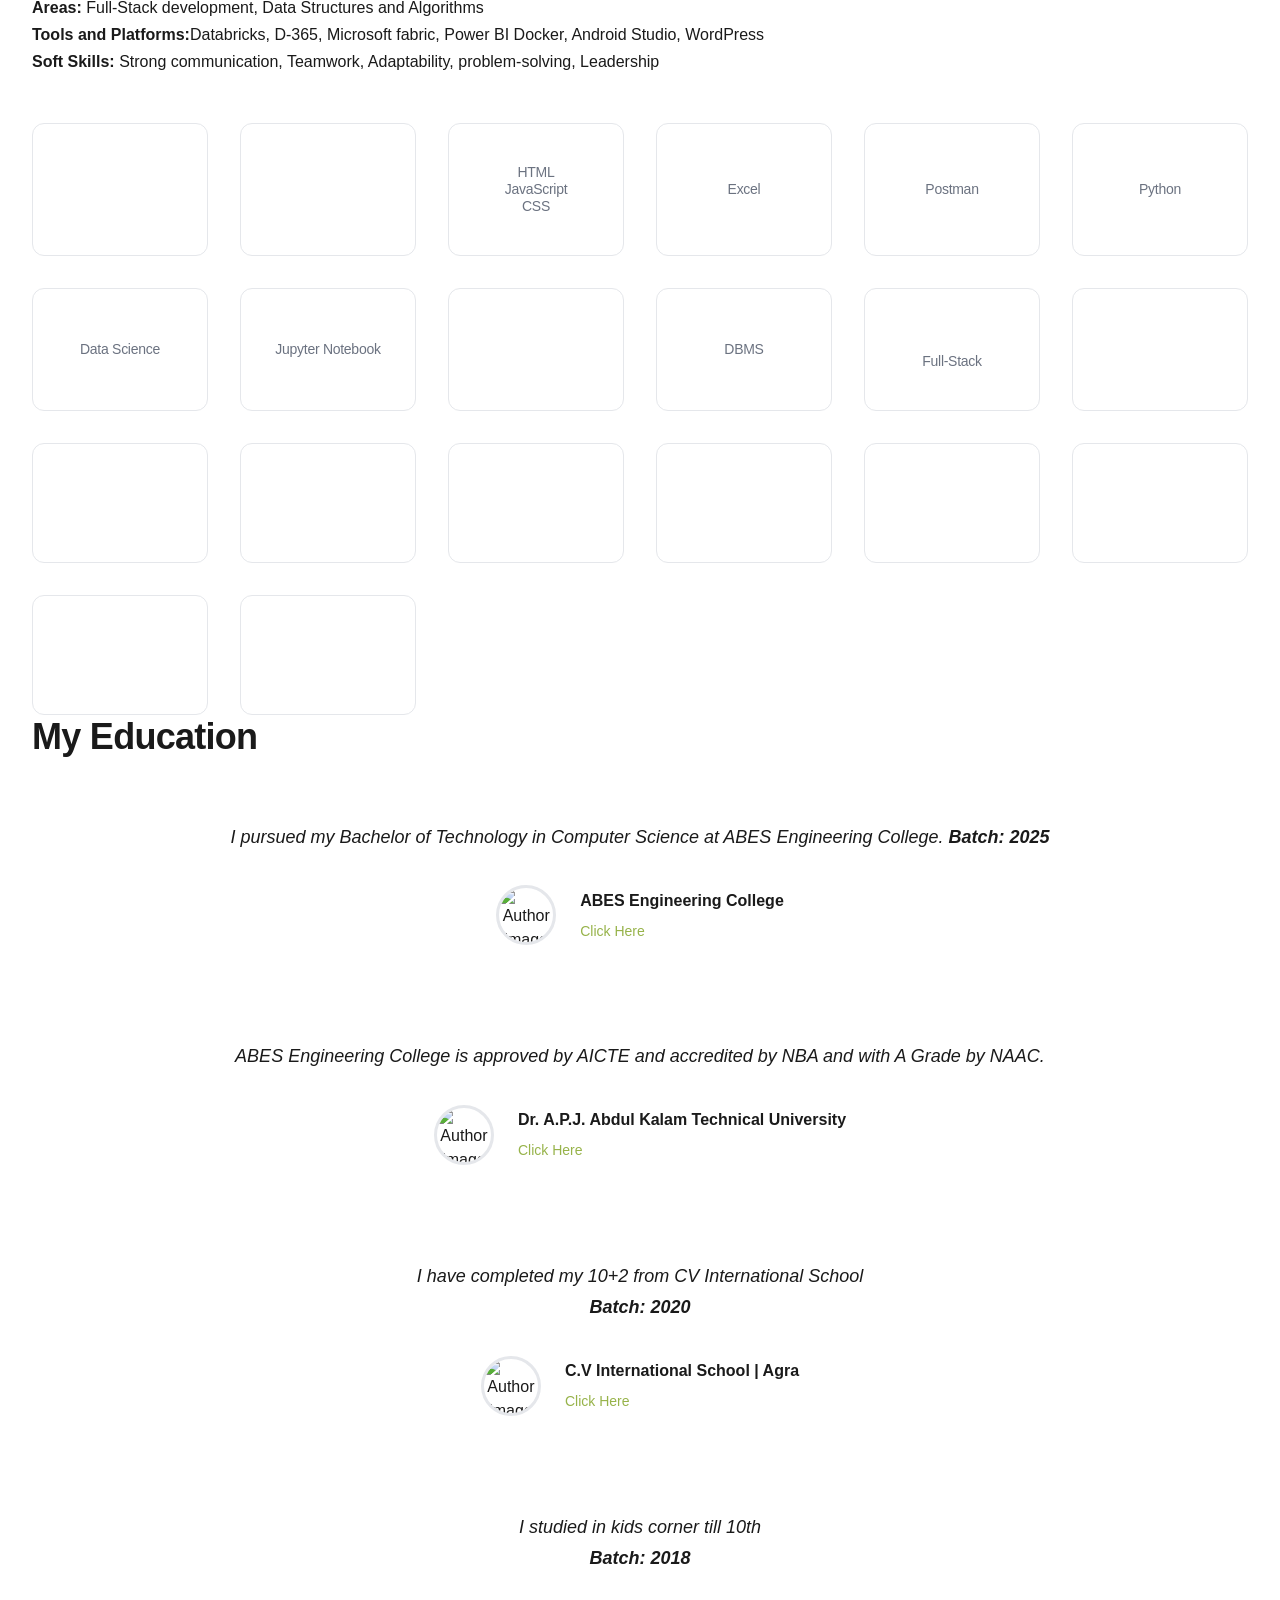
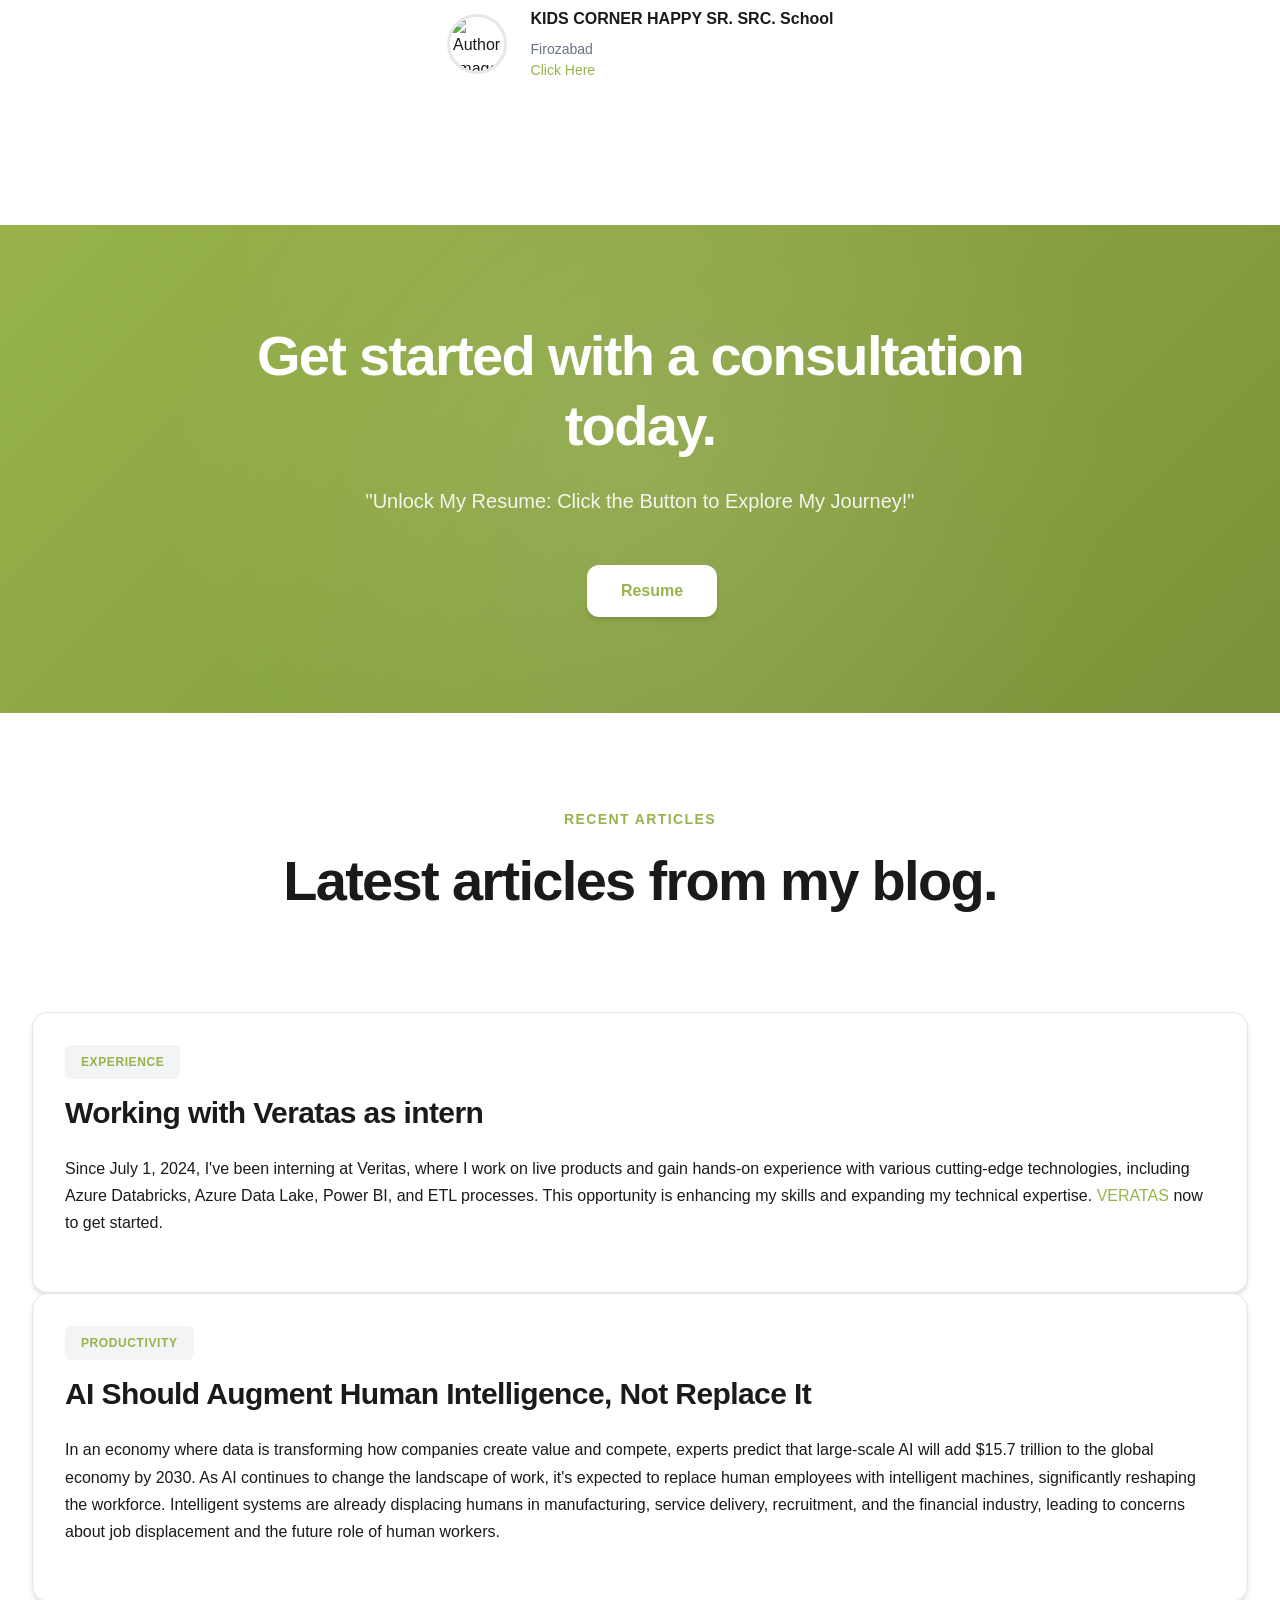
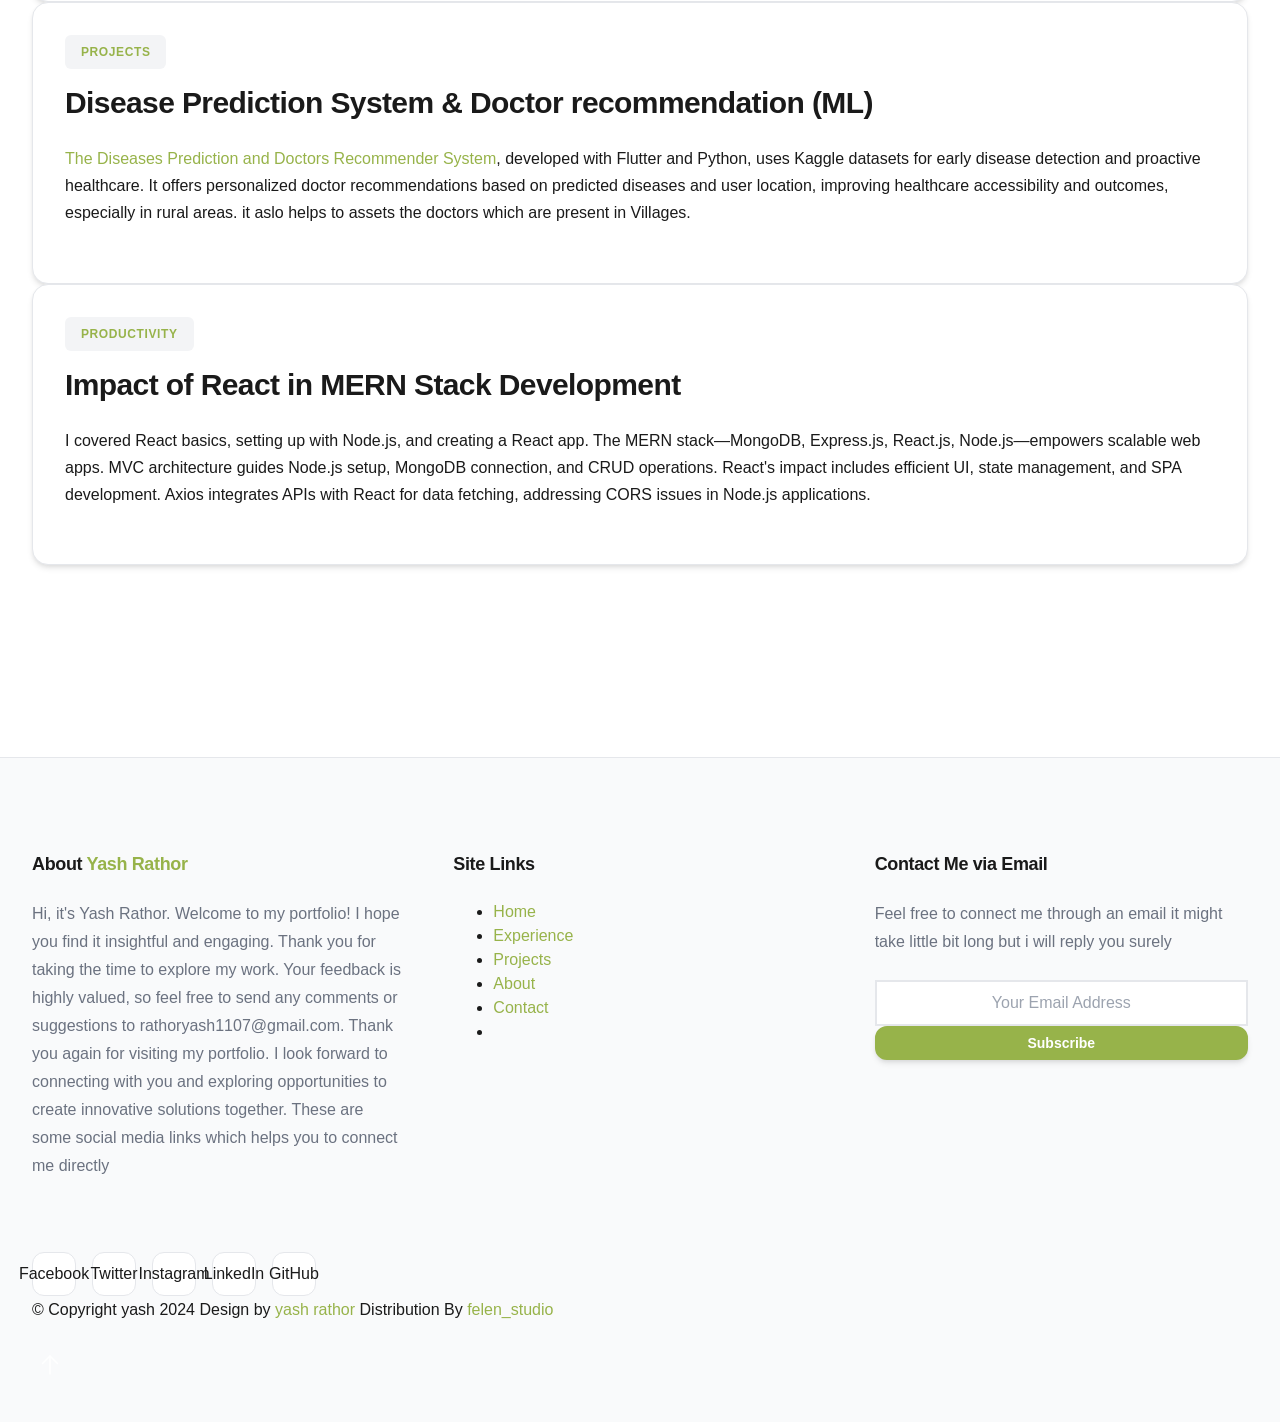
==== commit ed79f3bc: "UI refinement" ====
--- a/index.html
+++ b/index.html
@@ -1,760 +1,761 @@
-<!DOCTYPE html>
-<html lang="en" class="no-js" >
-<head>
-
-    <!--- basic page needs
-    ================================================== -->
-    <meta charset="utf-8">
-    <meta name="viewport" content="width=device-width, initial-scale=1">
-    <title>Yash Rathor - Full-Stack Developer & Data Analyst</title>
-    <meta name="description" content="Portfolio of Yash Rathor - Computer Science Engineer specializing in Python, MERN stack, Machine Learning, and Data Analytics. Explore my projects and experience.">
-    <meta name="keywords" content="Yash Rathor, Full-Stack Developer, Data Analyst, MERN Stack, Machine Learning, Python, Portfolio">
-    <meta name="author" content="Yash Rathor">
-    
-    <!-- Open Graph / Facebook -->
-    <meta property="og:type" content="website">
-    <meta property="og:url" content="https://yashrathor.com/">
-    <meta property="og:title" content="Yash Rathor - Full-Stack Developer & Data Analyst">
-    <meta property="og:description" content="Portfolio of Yash Rathor - Computer Science Engineer specializing in Python, MERN stack, Machine Learning, and Data Analytics.">
-    
-    <!-- Twitter -->
-    <meta property="twitter:card" content="summary_large_image">
-    <meta property="twitter:url" content="https://yashrathor.com/">
-    <meta property="twitter:title" content="Yash Rathor - Full-Stack Developer & Data Analyst">
-    <meta property="twitter:description" content="Portfolio of Yash Rathor - Computer Science Engineer specializing in Python, MERN stack, Machine Learning, and Data Analytics.">
-
-    <script>
-        document.documentElement.classList.remove('no-js');
-        document.documentElement.classList.add('js');
-    </script>
-
-    <!-- CSS
-    ================================================== -->
-    <link rel="stylesheet" href="css/vendor.css">
-    <link rel="stylesheet" href="css/styles.css">
-    <link rel="stylesheet" href="css/style.css">
-    <link rel="stylesheet" href="assets/css/bootstrap.min.css">
-    <link rel="stylesheet" href="assets/css/fontawesome-all.min.css">
-    <link rel="stylesheet" href="assets/css/lightbox.min.css">
-    <link rel="stylesheet" href="assets/css/owl.carousel.min.css">
-    <link rel="stylesheet" href="assets/css/animate.css">
-    <link rel="stylesheet" href="style.css">
-    <link rel="stylesheet" href="styles.css">
-    <link rel="stylesheet" href="assets/css/responsive.css">
-    <link rel="stylesheet" href="css/dark-mode.css">
-    <link rel="stylesheet" href="css/enhancements.css">
-
-    <!-- favicons
-    ================================================== -->
-    <link rel="apple-touch-icon" sizes="180x180" href="apple-touch-icon.png">
-    <link rel="icon" type="image/png" sizes="32x32" href="1.png">
-    <link rel="icon" type="image/png" sizes="16x16" href="1.png">
-    <link rel="manifest" href="site.webmanifest">
-
-</head>
-
-
-<body id="top">
-
-    
-    <!-- preloader
-    ================================================== -->
-    <div id="preloader">
-        <div id="loader" class="dots-fade">
-            <div></div>
-            <div></div>
-            <div></div>
-        </div>
-    </div>
-
-
-    <!-- page wrap
-    ================================================== -->
-    <div id="page" class="s-pagewrap ss-home">
-
-
-        <!-- # site header 
-        ================================================== -->
-        <header class="s-header">
-
-            <div class="row s-header__inner width-sixteen-col">
-
-                <div class="s-header__block">
-                    <div class="s-header__logo">
-                        <a class="logo" href="index.html">
-                            <img src="images/y.png" alt="Homepage">
-                        </a>
-                    </div>
-
-                    <a class="s-header__menu-toggle" href="#0"><span>Menu</span></a>
-                </div> <!-- end s-header__block -->
-
-                <nav class="s-header__nav">
-    
-                    <ul class="s-header__menu-links">
-                        <li><a href="about.html">About</a></li>
-                        <li><a href="services.html">Experience</a></li>
-                        <li><a href="blog.html">Blog</a></li>
-                        <li><a href="contact.html">Contact</a></li>
-                    </ul> <!-- s-header__menu-links -->
-
-                    <div class="s-header__contact">
-                        <a href="contact.html" class="btn btn--primary s-header__contact-btn">Let's Work Together</a>                        
-                    </div> <!-- s-header__contact -->
-    
-                </nav> <!-- end s-header__nav -->
-
-            </div> <!-- end s-header__inner -->
-
-        </header> <!-- end s-header -->
-
-
-        <!-- # site main content
-        ================================================== -->
-        <section id="content" class="s-content">
-
-            <!-- intro
-            ----------------------------------------------- -->
-            <section id="intro" class="s-intro">
-
-                <div class="row s-intro__content width-sixteen-col">
-
-                    <div class="column lg-12 s-intro__content-inner grid-block">
-                        
-                        <div class="s-intro__content-text">
-                            <div class="s-intro__content-pretitle text-pretitle">Hello, I'm Yash Rathor</div>
-                            <h1 class="s-intro__content-title">
-                                Harnessing Technology to Engineer Tomorrow's Solutions
-                            </h1>
-                        </div> <!-- s-intro__content-text -->
-
-                        <div class="s-intro__content-media"> 
-                            <div class="s-intro__content-media-inner">                               
-                                <img src="images/intro-bg.jpg" srcset="images/yashphoto.jpg 1x, images/intro-bg@2x.jpg 2x" alt="">
-                                <div class="lines">                               
-                                    <span></span>                                  
-                                </div>
-                            </div>
-                        </div> <!-- s-intro__content-media -->                      
-
-                        <div class="s-intro__scroll-down">
-                            <a href="#about" class="smoothscroll">
-                                <div class="scroll-icon">
-                                    <svg xmlns="http://www.w3.org/2000/svg" viewBox="0 0 24 24" width="36" height="36" fill="none" stroke="#97b34a" stroke-width="1" stroke-linecap="round" stroke-linejoin="round">&lt;!--!  Atomicons Free 1.00 by @atisalab License - https://atomicons.com/license/ (Icons: CC BY 4.0) Copyright 2021 Atomicons --&gt;<polyline points="7 13 12 18 17 13"></polyline><line x1="12" y1="18" x2="12" y2="6"></line></svg>
-                                </div>
-                                <span>Scroll for more</span>
-                            </a>
-                        </div> <!-- s-intro__scroll-down -->
-                        
-                    </div> <!-- s-intro__content-inner -->
-
-                </div> <!-- s-intro__content -->
-
-            </section> <!-- end s-intro -->
-
-            <!-- about
-            ----------------------------------------------- -->
-            <section id="about" class="s-about target-section">
-
-                <div class="row s-about__content width-sixteen-col">
-                    <div class="column grid-block grid-section-split">
-
-                        <img src="images/geometric_shape.svg" alt="" class="s-about__content-imgbg">
-
-                        <div class="section-header grid-section-split__header">
-                            <div class="text-pretitle">About</div>                           
-                            <h2 class="text-display-title">
-                            Bachelor of Technology (B.Tech) Department computer science.
-                            </h2>                           
-                        </div> <!-- end section-header -->
-
-                        <div class="s-about__content-main grid-section-split__primary">
-                            <p class="attention-getter">
-                                Leveraging technical expertise to contribute to innovative projects and cutting-edge solutions. Passionate about continuous learning, problem-solving, collaboration, creativity, and making a meaningful and sustainable impact in the field of technology.
-                            </p>
-
-                            <p class="attention-getter">
-                                "Hello, I'm Yash Rathor. I'm a Computer Science Engineer currently specializing in Python, C/C++, Java, and full-stack development with MongoDB, Express, React, and Node.js. With a strong foundation in data structures, algorithms, and SQL, I excel in crafting robust software solutions. I've implemented projects like disease prediction systems and hospital management systems, leveraging my skills to innovate in healthcare technology. Outside of my professional pursuits, I'm passionate about continuous learning and collaboration, aiming to make a significant impact in technology. You may reach me at +91-9829704258 or rathoryash1107@gmail.com."
-                            </p>
-
-                            <p class="attention-getter">
-                                Expertise in cutting-edge technologies and proven track record in delivering innovative solutions. Dedicated to continuous improvement and making a lasting impact in technology.
-                            </p>
-                        </div> <!-- end s-about__content-main -->
-
-                        <div class="s-about__content-btn grid-section-split__bottom">
-                            <a href="about.html" class="btn btn--stroke u-fullwidth">More About Me</a>
-
-                            <ul class="s-about__social social-list">
-                                <li>
-                                    <a href="https://www.facebook.com/profile.php?id=100011454264672">
-                                        <svg xmlns="http://www.w3.org/2000/svg" width="24" height="24" viewBox="0 0 24 24" style="fill:rgba(0, 0, 0, 1);transform:;-ms-filter:"><path d="M20,3H4C3.447,3,3,3.448,3,4v16c0,0.552,0.447,1,1,1h8.615v-6.96h-2.338v-2.725h2.338v-2c0-2.325,1.42-3.592,3.5-3.592 c0.699-0.002,1.399,0.034,2.095,0.107v2.42h-1.435c-1.128,0-1.348,0.538-1.348,1.325v1.735h2.697l-0.35,2.725h-2.348V21H20 c0.553,0,1-0.448,1-1V4C21,3.448,20.553,3,20,3z"></path></svg>
-                                        <span class="u-screen-reader-text">Facebook</span>
-                                    </a>
-                                </li>
-                                <li>
-                                    <a href="https://x.com/YashRathor34765">
-                                        <svg xmlns="http://www.w3.org/2000/svg" width="24" height="24" viewBox="0 0 24 24" style="fill:rgba(0, 0, 0, 1);transform:;-ms-filter:"><path d="M19.633,7.997c0.013,0.175,0.013,0.349,0.013,0.523c0,5.325-4.053,11.461-11.46,11.461c-2.282,0-4.402-0.661-6.186-1.809 c0.324,0.037,0.636,0.05,0.973,0.05c1.883,0,3.616-0.636,5.001-1.721c-1.771-0.037-3.255-1.197-3.767-2.793 c0.249,0.037,0.499,0.062,0.761,0.062c0.361,0,0.724-0.05,1.061-0.137c-1.847-0.374-3.23-1.995-3.23-3.953v-0.05 c0.537,0.299,1.16,0.486,1.82,0.511C3.534,9.419,2.823,8.184,2.823,6.787c0-0.748,0.199-1.434,0.548-2.032 c1.983,2.443,4.964,4.04,8.306,4.215c-0.062-0.3-0.1-0.611-0.1-0.923c0-2.22,1.796-4.028,4.028-4.028 c1.16,0,2.207,0.486,2.943,1.272c0.91-0.175,1.782-0.512,2.556-0.973c-0.299,0.935-0.936,1.721-1.771,2.22 c0.811-0.088,1.597-0.312,2.319-0.624C21.104,6.712,20.419,7.423,19.633,7.997z"></path></svg>
-                                        <span class="u-screen-reader-text">Twitter</span>
-                                    </a>
-                                </li>
-                                <li>
-                                    <a href="https://www.instagram.com/yash.rathor7/">
-                                        <svg xmlns="http://www.w3.org/2000/svg" width="24" height="24" viewBox="0 0 24 24" style="fill:rgba(0, 0, 0, 1);transform:;-ms-filter:"><path d="M11.999,7.377c-2.554,0-4.623,2.07-4.623,4.623c0,2.554,2.069,4.624,4.623,4.624c2.552,0,4.623-2.07,4.623-4.624 C16.622,9.447,14.551,7.377,11.999,7.377L11.999,7.377z M11.999,15.004c-1.659,0-3.004-1.345-3.004-3.003 c0-1.659,1.345-3.003,3.004-3.003s3.002,1.344,3.002,3.003C15.001,13.659,13.658,15.004,11.999,15.004L11.999,15.004z"></path><circle cx="16.806" cy="7.207" r="1.078"></circle><path d="M20.533,6.111c-0.469-1.209-1.424-2.165-2.633-2.632c-0.699-0.263-1.438-0.404-2.186-0.42 c-0.963-0.042-1.268-0.054-3.71-0.054s-2.755,0-3.71,0.054C7.548,3.074,6.809,3.215,6.11,3.479C4.9,3.946,3.945,4.902,3.477,6.111 c-0.263,0.7-0.404,1.438-0.419,2.186c-0.043,0.962-0.056,1.267-0.056,3.71c0,2.442,0,2.753,0.056,3.71 c0.015,0.748,0.156,1.486,0.419,2.187c0.469,1.208,1.424,2.164,2.634,2.632c0.696,0.272,1.435,0.426,2.185,0.45 c0.963,0.042,1.268,0.055,3.71,0.055s2.755,0,3.71-0.055c0.747-0.015,1.486-0.157,2.186-0.419c1.209-0.469,2.164-1.424,2.633-2.633 c0.263-0.7,0.404-1.438,0.419-2.186c0.043-0.962,0.056-1.267,0.056-3.71s0-2.753-0.056-3.71C20.941,7.57,20.801,6.819,20.533,6.111z M19.315,15.643c-0.007,0.576-0.111,1.147-0.311,1.688c-0.305,0.787-0.926,1.409-1.712,1.711c-0.535,0.199-1.099,0.303-1.67,0.311 c-0.95,0.044-1.218,0.055-3.654,0.055c-2.438,0-2.687,0-3.655-0.055c-0.569-0.007-1.135-0.112-1.669-0.311 c-0.789-0.301-1.414-0.923-1.719-1.711c-0.196-0.534-0.302-1.099-0.311-1.669c-0.043-0.95-0.053-1.218-0.053-3.654 c0-2.437,0-2.686,0.053-3.655c0.007-0.576,0.111-1.146,0.311-1.687c0.305-0.789,0.93-1.41,1.719-1.712 c0.534-0.198,1.1-0.303,1.669-0.311c0.951-0.043,1.218-0.055,3.655-0.055c2.437,0,2.687,0,3.654,0.055 c0.571,0.007,1.135,0.112,1.67,0.311c0.786,0.303,1.407,0.925,1.712,1.712c0.196,0.534,0.302,1.099,0.311,1.669 c0.043,0.951,0.054,1.218,0.054,3.655c0,2.436,0,2.698-0.043,3.654H19.315z"></path></svg>
-                                        <span class="u-screen-reader-text">Instagram</span>
-                                    </a>
-                                </li>
-                                
-                                <li>
-                                    <a href="https://www.linkedin.com/in/yash-rathor-bb9aa7231/" target="_blank">
-                                        <svg xmlns="http://www.w3.org/2000/svg" width="24" height="24" viewBox="0 0 24 24" style="fill: rgba(0, 0, 0, 1); transform: ; msFilter:;">
-                                            <path d="M22.23 0H1.77C.79 0 0 .77 0 1.74v20.52C0 23.23.79 24 1.77 24h20.46c.98 0 1.77-.77 1.77-1.74V1.74C24 .77 23.21 0 22.23 0zm-5.1 20.4h-3.96v-6.43c0-1.53-.03-3.5-2.13-3.5-2.13 0-2.46 1.66-2.46 3.38v6.55H5.82V9h3.8v1.56h.05c.53-1 1.83-2.07 3.76-2.07 4.02 0 4.76 2.64 4.76 6.08v5.83zM3.58 7.55c-1.27 0-2.3-1.03-2.3-2.3 0-1.27 1.03-2.3 2.3-2.3 1.27 0 2.3 1.03 2.3 2.3 0 1.27-1.03 2.3-2.3 2.3zm1.98 12.85H1.6V9h3.96v11.4z"></path>
-                                        </svg>
-                                        <span class="u-screen-reader-text">LinkedIn</span>
-                                    </a>
-                                </li>
-                                <a href="https://github.com/rathoryash7" target="_blank">
-                                    <svg xmlns="http://www.w3.org/2000/svg" width="24" height="24" viewBox="0 0 24 24" style="fill: rgba(0, 0, 0, 1); transform: ; msFilter:;">
-                                        <path d="M12 2C6.477 2 2 6.477 2 12c0 4.418 2.867 8.166 6.839 9.491.5.09.682-.217.682-.482 0-.237-.01-1.02-.014-1.851-2.782.605-3.369-1.342-3.369-1.342-.454-1.157-1.11-1.466-1.11-1.466-.908-.62.069-.607.069-.607 1.004.071 1.532 1.033 1.532 1.033.892 1.53 2.341 1.088 2.91.832.09-.647.35-1.088.636-1.338-2.22-.252-4.555-1.112-4.555-4.943 0-1.09.39-1.98 1.03-2.676-.103-.253-.447-1.27.098-2.646 0 0 .84-.27 2.75 1.026A9.564 9.564 0 0112 6.845c.85.004 1.704.115 2.504.337 1.91-1.296 2.75-1.026 2.75-1.026.545 1.376.2 2.393.098 2.646.64.696 1.03 1.586 1.03 2.676 0 3.84-2.337 4.687-4.566 4.935.358.31.678.92.678 1.854 0 1.338-.012 2.42-.012 2.75 0 .268.18.576.688.479C19.135 20.162 22 16.418 22 12c0-5.523-4.477-10-10-10z"></path>
-                                    </svg>
-                                    <span class="u-screen-reader-text">GitHub</span>
-                                </a>
-                                </li>
-                            </ul> <!-- end s-footer__social -->
-                        </div> <!-- end s-about__content-btn -->
-                    
-                    </div> <!-- content-inner -->
-                </div>
-                
-            </section> <!-- end s-about -->
-
-
-
-
-            <!-- expertise
-            ----------------------------------------------- -->
-            <section id="expertise" class="s-expertise">
-                
-
-                <div class="row s-expertise__content width-sixteen-col">
-                    <div class="column xl-12 grid-block grid-section-split">
-                        
-
-                        <div class="section-header grid-section-split__header">
-                
-                            <div class="text-pretitle">Expertise</div>                           
-                            <h2 class="text-display-title">
-                            My key areas of expertise.
-                            </h2>     
-                            
-                            <p class="lead">
-                                I am Yash Rathor a proficient Computer Science Engineer with expertise in Python, Java, and MERN stack development. He has developed projects like a disease prediction system and a doctor appointment system. He excels in data science, cybersecurity, and full-stack development. Yash is also skilled in using tools like Docker, Android Studio, and Power BI. Passionate about continuous learning, problem-solving, and making a meaningful impact in technology, he aims to contribute to innovative projects and cutting-edge solutions.
-                            </p>
-                        </div> <!-- end section-header -->
-
-                        <div class="s-expertise__content-main grid-section-split__primary">
-
-                            <div class="grid-list-items list-items show-ctr">
-                                <div class="grid-list-items__item list-items__item">
-                                    <div class="grid-list-items__title list-items__item-header">
-                                        <h3 class="list-items__item-title">Computer Science</h3>
-                                    </div>
-                                    <div class="grid-list-items__text list-items__item-text">
-                                        <p>
-                                            My hands-on projects demonstrate my ability to apply these skills effectively. I developed a rural disease diagnosis app using Flutter, Python, and Kaggle datasets, which provides predictive analysis for early disease detection and personalized doctor recommendations. Additionally, I created a full-stack web application for booking doctor appointments using the MERN stack, enabling patients to book appointments and communicate with doctors in real-time.
-                                        </p>
-                                    </div>
-                                </div> <!-- list-item -->
-                                <div class="grid-list-items__item list-items__item">
-                                    <div class="grid-list-items__title list-items__item-header">
-                                        <h3 class="list-items__item-title">Data Analyst</h3>
-                                    </div>
-                                    <div class="grid-list-items__text list-items__item-text">
-                                        <p>
-                                            As a data analyst, I'm refining my expertise in Databricks, ETL processes, Azure services, and Power BI, focusing on data integration, transformation, and visualization to bolster data-driven decision-making capabilities. I thrive on leveraging insights to drive strategic business outcomes, ensuring impactful contributions to organizational success.
-                                        </p>
-                                    </div>
-                                </div> <!-- list-expertise__item -->
-                                <div class="grid-list-items__item list-items__item">
-                                    <div class="grid-list-items__title list-items__item-header">
-                                        <h3 class="list-items__item-title">MERN</h3>
-                                    </div>
-                                    <div class="grid-list-items__text list-items__item-text">
-                                        <p>
-                                            I developed a comprehensive hospital management system using the MERN stack. This project allows users to book appointments seamlessly. With admin control dashboard, It leverages my skills in React, MongoDB, Express, and Node.js, showcasing my ability to build full-stack applications and manage complex data interactions
-                                        </p>
-                                    </div>
-                                </div> <!-- list-expertise__item -->
-                                <div class="grid-list-items__item list-items__item">
-                                    <div class="grid-list-items__title list-items__item-header">
-                                        <h3 class="list-items__item-title">Power BI & Cloud</h3>
-                                    </div>
-                                    <div class="grid-list-items__text list-items__item-text">
-                                        <p>
-                                            I have gained proficiency in Power BI during my internship, utilizing it for data visualization, analytics, for giving help to clients a dashboards in a good visualization so they can get assist in business logic  and creating insightful reports and dashboards to drive informed decision-making."
-                                            Azure data services as part of my portfolio. i also known Azure SQL Database,  Azure Data Factory, and Azure Databricks for data integration, storage, and analytics solutions. I am gaining expertise in Azure Synapse Analytics for large-scale data warehousing
-                                        </p>
-                                    </div>
-                                </div> <!-- list-expertise__item -->
-                                <div class="grid-list-items__item list-items__item">
-                                    <div class="grid-list-items__title list-items__item-header">
-                                        <h3 class="list-items__item-title">Android Developer</h3>
-                                    </div>
-                                    <div class="grid-list-items__text list-items__item-text">
-                                        <p>
-                                            I developed a doctor recommendation system using Android Studio Dolphin, employing Java for backend connectivity and XML for user interface design. This app assists users in finding suitable doctors based on their needs,it is useful in rural areas to assist local doctors in medical operations and I plan to integrate a video calling feature in the future.
-                                        </p>
-                                    </div>
-                                </div> <!-- list-expertise__item -->
-                                <div class="grid-list-items__item list-items__item">
-                                    <div class="grid-list-items__title list-items__item-header">
-                                        <h3 class="list-items__item-title">Machine learning</h3>
-                                    </div>
-                                    <div class="grid-list-items__text list-items__item-text">
-                                        <p>
-                                            I developed disease prediction and medical insurance cost prediction models using machine learning algorithms, showcasing proficiency in data preprocessing, feature engineering, and model optimization. Skilled in Python, scikit-learn, TensorFlow, and data analysis, with strong problem-solving and communication abilities.
-                                        </p>
-                                    </div>
-                                </div> <!-- list-expertise__item -->
-
-                            </div> <!-- grid-list-items -->
-                        </div> <!-- end s-expertise__content-main -->
-
-                        <div class="s-expertise__content-btn grid-section-split__bottom">
-                            <a href="services.html" class="btn btn--stroke u-fullwidth">View Projects & Experience</a>
-                        </div> <!-- end s-about__content-btn -->
-
-                    </div> <!-- end grid-block-->
-                </div> <!-- end s-expertise__content -->
-
-            </section> <!-- end s-expertise -->
-
-            <!-- clients
-            ----------------------------------------------- -->
-            <section id="clients" class="s-clients">          
-
-                <div class="row s-clients__content-block width-sixteen-col">
-                    <div class="column xl-12 grid-block grid-section-split">
-                    
-                        <div class="section-header grid-section-split__header">
-                            <div class="text-pretitle">Technology</div>                           
-                            <h2 class="text-display-title">
-                            I have had the privilege of learning and working with these incredible brands.
-                            </h2>       
-                        </div> <!-- end section-header -->
-                    
-                        <div class="grid-section-split__primary">
-                            <p class="lead">
-                                I've had the privilege of embarking on a comprehensive learning journey that has enriched my skills and experiences. Pursuing my Bachelor of Technology in Computer Science at ABES Engineering College provided me with a solid foundation in programming languages, algorithms, and software development methodologies. Alongside my academic pursuits, I've had the opportunity to collaborate with prominent brands and institutions, including IBM and Cisco, where I honed my skills through specialized courses in data science, cybersecurity, and networking essentials. These experiences have not only broadened my technical expertise but also reinforced my commitment to continuous learning and innovation in the dynamic field of technology.
-                                <br>
-                                <br>
-                            </p>   <h2>Skills</h2>
-
-                            <p>
-                                I am an engineer with a robust skill set encompassing a variety of following  <br>
-                                <b>Programming Languages:</b>  Python, C/C++, Java, HTML5, XML, CSS, JavaScript,DAX <br>
-                                <b>Frameworks and Libraries:</b>  MongoDB, Express, React, Node.js and SQL Development <br>
-                                <b>Areas:</b> Full-Stack development, Data Structures and Algorithms <br>
-                                <b>Tools and Platforms:</b>Databricks, D-365, Microsoft fabric, Power BI Docker, Android Studio, WordPress<br>
-                                <b>Soft Skills:</b> Strong communication, Teamwork, Adaptability, problem-solving, Leadership<br>
-                            </p>
-                        </div> <!-- end grid-section-split__primary -->
-                    
-                    </div> <!-- end column -->
-                </div> <!-- end row -->
-
-                <div class="row s-clients__content-block width-sixteen-col">
-                    <div class="column xl-12">
-                    
-                        <div class="clients-list">                            
-                            
-                            <div class="clients-list__item">
-                                <a href="https://visualstudio.microsoft.com/vs/features/cplusplus/">
-                                    <img src="images/clients/cpp.png" alt="">
-                                </a>
-                            </div>
-                            <div class="clients-list__item">
-                                <a href="https://www.geeksforgeeks.org/learn-data-structures-and-algorithms-dsa-tutorial/">
-                                    <img src="images/clients/dsa.png" alt=""><h3></h3>
-                                </a>
-                            </div>
-                            <div class="clients-list__item">
-                                <a href="https://www.sololearn.com/en/compiler-playground/web">
-                                    <img src="images/clients/ht.png" alt=""><h3>HTML <br>JavaScript<br>CSS</h3>
-                                </a>
-                            </div>
-                            <div class="clients-list__item">
-                                <a href="https://www.microsoft.com/en-in/microsoft-365/excel">
-                                    <img src="images/clients/ex.png" alt=""><h3>Excel</h3>
-                                </a>
-                            </div>
-                            <div class="column clients-list__item">
-                                <a href="https://www.postman.com/">
-                                    <img src="images/clients/post.svg" alt=""><h3>Postman</h3>
-                                </a>
-                            </div>
-                            <div class="clients-list__item">
-                                <a href="https://www.python.org/">
-                                    <img src="images/clients/python.jpg" alt=""><h3>Python</h3>
-                                </a>
-                            </div>
-                            <div class="clients-list__item">
-                                <a href="https://en.wikipedia.org/wiki/Machine_learning">
-                                    <img src="images/clients/ml1.png" alt=""><h3> Data Science</h3>
-                                </a>
-                            </div>
-                            <div class="clients-list__item">
-                                <a href="https://jupyter.org/">
-                                    <img src="images/clients/jupyter.png" alt=""><h3>Jupyter Notebook</h3>
-                                </a>
-                            </div>
-                            <div class="clients-list__item">
-                                <a href="https://docs.databricks.com/en/spark/index.html">
-                                    <img src="images/clients/spark.png" alt=""><img src="images/clients/data.png" alt="">
-                                </a>
-                            </div>
-                            <div class="clients-list__item">
-                                <a href="https://www.mysql.com/">
-                                    <img src="images/clients/sql.png" alt=""><h3>DBMS</h3>
-                                </a>
-                            </div>
-                            <div class="clients-list__item">
-                                <a href="https://www.mongodb.com/resources/languages/mern-stack">
-                                    <img src="images/clients/mern.avif" alt=""><br>
-                                    <h3>Full-Stack</h3>
-                                </a>
-                            </div>
-                            <div class="clients-list__item">
-                                <a href="https://www.hackerrank.com/">
-                                    <img src="images/clients/rank.png" alt="">
-                                </a>
-                            </div>
-                            <div class="clients-list__item">
-                                <a href="https://leetcode.com/u/yashrathor2002/">
-                                    <img src="images/clients/leet.png" alt="">
-                                </a>
-                            </div>
-                            <div class="clients-list__item">
-                                <a href="https://developer.android.com/studio/releases/past-releases/as-dolphin-release-notes">
-                                    <img src="images/clients/android.png" alt="">
-                                </a>
-                            </div>
-                            <div class="clients-list__item">
-                                <a href="https://code.visualstudio.com/">
-                                    <img src="images/clients/visual.jpg" alt="">
-                                </a>
-                            </div>
-                            <div class="column clients-list__item">
-                                <a href="https://www.microsoft.com/en-us/power-platform/products/power-bi">
-                                    <img src="images/clients/bi.png" alt="">
-                                </a>
-                            </div>
-                            <div class="clients-list__item">
-                                <a href="https://azuremarketplace.microsoft.com/en-in/marketplace/apps/node4.caf-azure-managed-sysops?tab=Overview">
-                                    <img src="images/clients/azure.jpg" alt="">
-                                </a>
-                            </div>
-                            <div class="clients-list__item">
-                                <a href="https://www.microsoft.com/en-us/dynamics-365">
-                                    <img src="images/clients/d3.png" alt="">
-                                </a>
-                            </div>
-                            <div class="clients-list__item">
-                                <a href="https://www.docker.com/">
-                                    <img src="images/clients/docker.jpg" alt="">
-                                </a>
-                            </div>
-                            <div class="clients-list__item">
-                                <a href="https://learn.microsoft.com/en-us/fabric/get-started/microsoft-fabric-overview">
-                                    <img src="images/clients/fabric.png" alt="">
-                                </a>
-                            </div>
-                            
-                            
-                            
-                            
-                            
-                            
-                        </div> <!-- end clients-list -->
-
-                    </div> <!-- end column -->
-                </div> <!-- end row -->
-                
-                                
-                <div class="row s-clients__content-block width-sixteen-col">
-                   <h2 center> My Education</h2>
-                    <div class="column xl-12 testimonials">
-                    
-                        <div class="swiper-container testimonials__slider home-slider">
-
-                            <div class="swiper-wrapper">
-                                <div class="testimonials__slide swiper-slide">
-                                    <p>
-                                        I pursued my Bachelor of Technology in Computer Science at ABES Engineering College.
-                                        <b> Batch: 2025</b>
-                                    </p>
-                                    <div class="testimonials__author">
-                                        <img src="images/avatars/abes.jpg" alt="Author image" class="testimonials__avatar">
-                                        <cite class="testimonials__cite">
-                                            <strong>ABES Engineering College</strong>
-                                            <span><a href="https://abes.ac.in/">Click Here</a></span>
-                                        </cite>
-                                    </div>
-                                </div>
-                                <div class="testimonials__slide swiper-slide">
-                                    <p>
-                                        ABES Engineering College is approved by AICTE and accredited by NBA and with A Grade by NAAC.
-                                    </p>
-                                    <div class="testimonials__author">
-                                        <img src="images/avatars/aktu.png" alt="Author image" class="testimonials__avatar">
-                                        <cite class="testimonials__cite">
-                                            <strong>Dr. A.P.J. Abdul Kalam Technical University</strong>
-                                            <span><a href="https://aktu.ac.in/">Click Here</a></span>
-                                        </cite>
-                                    </div>
-                                </div>
-                                <div class="testimonials__slide swiper-slide">
-                                    <p>
-                                    I have completed my 10+2 from CV International School  <br>   
-                                        <b>Batch: 2020</b>
-                                    </p>
-                                    <div class="testimonials__author">
-                                        <img src="images/avatars/cvi.jpg" alt="Author image" class="testimonials__avatar">
-                                        <cite class="testimonials__cite">
-                                            <strong>C.V International School | Agra</strong>
-                                            <span><a href="https://www.facebook.com/p/CV-International-School-100057259308881/">Click Here</a></span>
-                                        </cite>
-                                    </div>
-                                </div>
-                                <div class="testimonials__slide swiper-slide">
-                                    <p>
-                                    I studied in kids corner till 10th <br>
-                                    <b>Batch: 2018</b>
-                                    </p>
-                                    <div class="testimonials__author">
-                                        <img src="images/avatars/kids.jpg" alt="Author image" class="testimonials__avatar">
-                                        <cite class="testimonials__cite">
-                                            <strong>KIDS CORNER HAPPY SR. SRC. School</strong>
-                                            <span>Firozabad<br><a href="http://www.kidscornerfirozabad.com/">Click Here</a></span>
-                                        </cite>
-                                    </div>
-                                </div> 
-                            </div> <!-- end swiper-wrapper --> 
-
-                            <div class="swiper-pagination"></div>
-
-                        </div> <!--end testimonials__slider -->                    
-                    
-                    </div> <!-- end column -->
-                </div> <!-- end row -->
-
-
-            </section> <!-- end s-clients -->            
-
-        </section> <!-- s-content-->
-
-        <!-- # cta
-        ================================================== -->
-        <section id="cta" class="s-cta">
-
-            <div class="row row-x-center text-center">
-                <div class="column xl-8 lg-12">
-
-                    <div class="s-cta__content">
-                        <h2 class="text-display-title">
-                        Get started with a consultation today.
-                        </h2>
-                        <p class="lead">
-                            "Unlock My Resume: Click the Button to Explore My Journey!"
-                        </p>
-                        <a href="https://drive.google.com/file/d/1jEOFprNSXTjAhLHq-H6odaIXEUBiFs2x/view?usp=drive_link" class="btn btn--primary s-header__contact-btn">Resume</a>
-                    </div>
-
-                </div>
-            </div>
-
-        </section> <!-- end s-cta -->
-
-        <!-- # journal
-        ================================================== -->
-        <section id="journal" class="s-journal">
-
-            <div class="row s-journal__content width-sixteen-col">
-                <div class="column xl-12 grid-block">
-
-                    <div class="grid-full section-header text-center">
-                        <div class="text-pretitle">Recent Articles</div>                           
-                        <h2 class="text-display-title">
-                        Latest articles from my blog.
-                        </h2>  
-                    </div> <!-- end section-header --> 
-
-                    <div class="grid-full s-journal__content-main grid-list-items">
-
-                        <div class="grid-list-items__item blog-card">
-                            <div class="blog-card__header">
-                                <div class="blog-card__cat-links">
-                                    <a href="https://www.linkedin.com/company/veratas-consulting/posts/?feedView=all">Experience</a>
-                                </div>
-                                <h3 class="blog-card__title"><a href="https://www.linkedin.com/company/veratas-consulting/posts/?feedView=all">Working with Veratas as intern</a></h3>
-                            </div>
-                            <div class="blog-card__text">
-                                <p>
-                                    Since July 1, 2024, I've been interning at Veritas, where I work on live products and gain hands-on experience with various cutting-edge technologies, including Azure Databricks, Azure Data Lake, Power BI, and ETL processes. This opportunity is enhancing my skills and expanding my technical expertise.
-                                    <a href="https://www.linkedin.com/company/veratas-consulting/posts/?feedView=all">VERATAS</a> now to get started.
-                                </p>
-                            </div>
-                        </div> <!-- end blog-card -->
-                        <div class="grid-list-items__item blog-card">
-                            <div class="blog-card__header">
-                                <div class="blog-card__cat-links">
-                                    <a href="blog.html">Productivity</a>
-                                </div>
-                                <h3 class="blog-card__title"><a href="https://x.com/YashRathor34765/status/1822193038124310771">AI Should Augment Human Intelligence, Not Replace It</a></h3>
-                            </div>
-                            <div class="blog-card__text">
-                                <p>
-                                    In an economy where data is transforming how companies create value and compete, experts predict that large-scale AI will add $15.7 trillion to the global economy by 2030. As AI continues to change the landscape of work, it's expected to replace human employees with intelligent machines, significantly reshaping the workforce. Intelligent systems are already displacing humans in manufacturing, service delivery, recruitment, and the financial industry, leading to concerns about job displacement and the future role of human workers.
-                                </p>
-                            </div>
-                        </div> <!-- end blog-card -->
-                        <div class="grid-list-items__item blog-card">
-                            <div class="blog-card__header">
-                                <div class="blog-card__cat-links">
-                                    <a href="blog.html">Projects</a>
-                                </div>
-                                <h3 class="blog-card__title"><a href="https://github.com/rathoryash7/Disease-Prediction-System">Disease Prediction System & Doctor recommendation (ML)</a></h3>
-                            </div>
-                            <div class="blog-card__text">
-                                <p>
-                                    <a href="https://github.com/rathoryash7/Disease-Prediction-System">The Diseases Prediction and Doctors Recommender System</a>, developed with Flutter and Python, uses Kaggle datasets for early disease detection and proactive healthcare. It offers personalized doctor recommendations based on predicted diseases and user location, improving healthcare accessibility and outcomes, especially in rural areas.
-                                    it aslo helps to assets the doctors which are present in Villages.
-                                </p>
-                            </div>
-                        </div> <!-- end blog card -->
-                        <div class="grid-list-items__item blog-card">
-                            <div class="blog-card__header">
-                                <div class="blog-card__cat-links">
-                                    <a href="https://x.com/YashRathor34765/status/1822349003838599631">Productivity</a>
-                                </div>
-                                <h3 class="blog-card__title"><a href="#0">Impact of React in MERN Stack Development</a></h3>
-                            </div>
-                            <div class="blog-card__text">
-                                <p>
-                                    I covered React basics, setting up with Node.js, and creating a React app. The MERN stack—MongoDB, Express.js, React.js, Node.js—empowers scalable web apps. MVC architecture guides Node.js setup, MongoDB connection, and CRUD operations. React's impact includes efficient UI, state management, and SPA development. Axios integrates APIs with React for data fetching, addressing CORS issues in Node.js applications. 
-                                </p>
-                            </div>
-                        </div> <!-- end blog-card -->
-
-                    </div> <!-- end grid-list-items -->
-
-                </div> <!-- end grid-block-->
-            </div> <!-- end s-journal__content -->
-
-        </section> <!-- end s-journal -->
-
-
-        <!-- # footer 
-        ================================================== -->
-        <footer class="s-footer">
-            <div class="row s-footer__content">
-                <div class="column xl-6 lg-6 md-12 s-footer__block s-footer__about">                    
-                    <h3>About <a href="https://www.linkedin.com/in/yash-rathor-bb9aa7231/">Yash Rathor</a></h3>
-                    <p>
-                        Hi, it's Yash Rathor. Welcome to my portfolio! I hope you find it insightful and engaging. Thank you for taking the time to explore my work. Your feedback is highly valued, so feel free to send any comments or suggestions to rathoryash1107@gmail.com.
-                        Thank you again for visiting my portfolio. I look forward to connecting with you and exploring opportunities to create innovative solutions together.
-                        These are some social media links which helps you to connect me directly
-                    </p>               
-                </div>                
-                <div class="column xl-3 lg-6 md-12 s-footer__block s-footer__site-links">
-                    <h3>Site Links</h3>
-                    <ul class="link-list">
-                        <li><a href="index.html">Home</a></li>
-                        <li><a href="services.html">Experience</a></li>
-                        <li><a href="blog.html">Projects</a></li>
-                        <li><a href="about.html">About</a></li>
-                        <li><a href="contact.html">Contact</a></li>
-                        <li></li>
-                    </ul>
-                </div>
-                <div class="column xl-3 lg-6 md-12 tab-12 s-footer__block s-footer__newsletter">
-                    <h3>Contact Me via Email</h3>
-
-                    <p>
-                    Feel free to connect me through an email it might take little bit long but i will reply you surely 
-                    </p>
-
-                    <div class="subscribe-form">
-                        <form id="mc-form" class="mc-form">
-                            <input type="email" name="EMAIL" id="mce-EMAIL" class="u-fullwidth text-center" placeholder="Your Email Address" title="The domain portion of the email address is invalid (the portion after the @)." pattern="^([^\x00-\x20\x22\x28\x29\x2c\x2e\x3a-\x3c\x3e\x40\x5b-\x5d\x7f-\xff]+|\x22([^\x0d\x22\x5c\x80-\xff]|\x5c[\x00-\x7f])*\x22)(\x2e([^\x00-\x20\x22\x28\x29\x2c\x2e\x3a-\x3c\x3e\x40\x5b-\x5d\x7f-\xff]+|\x22([^\x0d\x22\x5c\x80-\xff]|\x5c[\x00-\x7f])*\x22))*\x40([^\x00-\x20\x22\x28\x29\x2c\x2e\x3a-\x3c\x3e\x40\x5b-\x5d\x7f-\xff]+|\x5b([^\x0d\x5b-\x5d\x80-\xff]|\x5c[\x00-\x7f])*\x5d)(\x2e([^\x00-\x20\x22\x28\x29\x2c\x2e\x3a-\x3c\x3e\x40\x5b-\x5d\x7f-\xff]+|\x5b([^\x0d\x5b-\x5d\x80-\xff]|\x5c[\x00-\x7f])*\x5d))*(\.\w{2,})+$" required>
-                            <input type="submit" name="subscribe" value="Subscribe" class="btn btn--primary btn--small u-fullwidth">
-                            <!-- <div style="position: absolute; left: -5000px;" aria-hidden="true"><input type="text" name="b_cdb7b577e41181934ed6a6a44_9a91cfe7b3" tabindex="-1" value=""></div> -->
-                            <div class="mc-status"></div>
-                        </form>
-                    </div>
-                </div>
-            </div>    
-            
-            <div class="row s-footer__bottom">
-                <div class="column xl-6 lg-12">
-                    <ul class="s-footer__social social-list">
-                        <li>
-                            <a href="https://www.facebook.com/profile.php?id=100011454264672">
-                                <svg xmlns="http://www.w3.org/2000/svg" width="24" height="24" viewBox="0 0 24 24" style="fill:rgba(0, 0, 0, 1);transform:;-ms-filter:"><path d="M20,3H4C3.447,3,3,3.448,3,4v16c0,0.552,0.447,1,1,1h8.615v-6.96h-2.338v-2.725h2.338v-2c0-2.325,1.42-3.592,3.5-3.592 c0.699-0.002,1.399,0.034,2.095,0.107v2.42h-1.435c-1.128,0-1.348,0.538-1.348,1.325v1.735h2.697l-0.35,2.725h-2.348V21H20 c0.553,0,1-0.448,1-1V4C21,3.448,20.553,3,20,3z"></path></svg>
-                                <span class="u-screen-reader-text">Facebook</span>
-                            </a>
-                        </li>
-                        <li>
-                            <a href="https://x.com/YashRathor34765">
-                                <svg xmlns="http://www.w3.org/2000/svg" width="24" height="24" viewBox="0 0 24 24" style="fill:rgba(0, 0, 0, 1);transform:;-ms-filter:"><path d="M19.633,7.997c0.013,0.175,0.013,0.349,0.013,0.523c0,5.325-4.053,11.461-11.46,11.461c-2.282,0-4.402-0.661-6.186-1.809 c0.324,0.037,0.636,0.05,0.973,0.05c1.883,0,3.616-0.636,5.001-1.721c-1.771-0.037-3.255-1.197-3.767-2.793 c0.249,0.037,0.499,0.062,0.761,0.062c0.361,0,0.724-0.05,1.061-0.137c-1.847-0.374-3.23-1.995-3.23-3.953v-0.05 c0.537,0.299,1.16,0.486,1.82,0.511C3.534,9.419,2.823,8.184,2.823,6.787c0-0.748,0.199-1.434,0.548-2.032 c1.983,2.443,4.964,4.04,8.306,4.215c-0.062-0.3-0.1-0.611-0.1-0.923c0-2.22,1.796-4.028,4.028-4.028 c1.16,0,2.207,0.486,2.943,1.272c0.91-0.175,1.782-0.512,2.556-0.973c-0.299,0.935-0.936,1.721-1.771,2.22 c0.811-0.088,1.597-0.312,2.319-0.624C21.104,6.712,20.419,7.423,19.633,7.997z"></path></svg>
-                                <span class="u-screen-reader-text">Twitter</span>
-                            </a>
-                        </li>
-                        <li>
-                            <a href="https://www.instagram.com/yash.rathor7/">
-                                <svg xmlns="http://www.w3.org/2000/svg" width="24" height="24" viewBox="0 0 24 24" style="fill:rgba(0, 0, 0, 1);transform:;-ms-filter:"><path d="M11.999,7.377c-2.554,0-4.623,2.07-4.623,4.623c0,2.554,2.069,4.624,4.623,4.624c2.552,0,4.623-2.07,4.623-4.624 C16.622,9.447,14.551,7.377,11.999,7.377L11.999,7.377z M11.999,15.004c-1.659,0-3.004-1.345-3.004-3.003 c0-1.659,1.345-3.003,3.004-3.003s3.002,1.344,3.002,3.003C15.001,13.659,13.658,15.004,11.999,15.004L11.999,15.004z"></path><circle cx="16.806" cy="7.207" r="1.078"></circle><path d="M20.533,6.111c-0.469-1.209-1.424-2.165-2.633-2.632c-0.699-0.263-1.438-0.404-2.186-0.42 c-0.963-0.042-1.268-0.054-3.71-0.054s-2.755,0-3.71,0.054C7.548,3.074,6.809,3.215,6.11,3.479C4.9,3.946,3.945,4.902,3.477,6.111 c-0.263,0.7-0.404,1.438-0.419,2.186c-0.043,0.962-0.056,1.267-0.056,3.71c0,2.442,0,2.753,0.056,3.71 c0.015,0.748,0.156,1.486,0.419,2.187c0.469,1.208,1.424,2.164,2.634,2.632c0.696,0.272,1.435,0.426,2.185,0.45 c0.963,0.042,1.268,0.055,3.71,0.055s2.755,0,3.71-0.055c0.747-0.015,1.486-0.157,2.186-0.419c1.209-0.469,2.164-1.424,2.633-2.633 c0.263-0.7,0.404-1.438,0.419-2.186c0.043-0.962,0.056-1.267,0.056-3.71s0-2.753-0.056-3.71C20.941,7.57,20.801,6.819,20.533,6.111z M19.315,15.643c-0.007,0.576-0.111,1.147-0.311,1.688c-0.305,0.787-0.926,1.409-1.712,1.711c-0.535,0.199-1.099,0.303-1.67,0.311 c-0.95,0.044-1.218,0.055-3.654,0.055c-2.438,0-2.687,0-3.655-0.055c-0.569-0.007-1.135-0.112-1.669-0.311 c-0.789-0.301-1.414-0.923-1.719-1.711c-0.196-0.534-0.302-1.099-0.311-1.669c-0.043-0.95-0.053-1.218-0.053-3.654 c0-2.437,0-2.686,0.053-3.655c0.007-0.576,0.111-1.146,0.311-1.687c0.305-0.789,0.93-1.41,1.719-1.712 c0.534-0.198,1.1-0.303,1.669-0.311c0.951-0.043,1.218-0.055,3.655-0.055c2.437,0,2.687,0,3.654,0.055 c0.571,0.007,1.135,0.112,1.67,0.311c0.786,0.303,1.407,0.925,1.712,1.712c0.196,0.534,0.302,1.099,0.311,1.669 c0.043,0.951,0.054,1.218,0.054,3.655c0,2.436,0,2.698-0.043,3.654H19.315z"></path></svg>
-                                <span class="u-screen-reader-text">Instagram</span>
-                            </a>
-                        </li>
-                        <li>
-                            <a href="https://www.linkedin.com/in/yash-rathor-bb9aa7231/" target="_blank">
-                                <svg xmlns="http://www.w3.org/2000/svg" width="24" height="24" viewBox="0 0 24 24" style="fill: rgba(0, 0, 0, 1); transform: ; msFilter:;">
-                                    <path d="M22.23 0H1.77C.79 0 0 .77 0 1.74v20.52C0 23.23.79 24 1.77 24h20.46c.98 0 1.77-.77 1.77-1.74V1.74C24 .77 23.21 0 22.23 0zm-5.1 20.4h-3.96v-6.43c0-1.53-.03-3.5-2.13-3.5-2.13 0-2.46 1.66-2.46 3.38v6.55H5.82V9h3.8v1.56h.05c.53-1 1.83-2.07 3.76-2.07 4.02 0 4.76 2.64 4.76 6.08v5.83zM3.58 7.55c-1.27 0-2.3-1.03-2.3-2.3 0-1.27 1.03-2.3 2.3-2.3 1.27 0 2.3 1.03 2.3 2.3 0 1.27-1.03 2.3-2.3 2.3zm1.98 12.85H1.6V9h3.96v11.4z"></path>
-                                </svg>
-                                <span class="u-screen-reader-text">LinkedIn</span>
-                            </a>
-                        </li>
-                        <a href="https://github.com/rathoryash7" target="_blank">
-                            <svg xmlns="http://www.w3.org/2000/svg" width="24" height="24" viewBox="0 0 24 24" style="fill: rgba(0, 0, 0, 1); transform: ; msFilter:;">
-                                <path d="M12 2C6.477 2 2 6.477 2 12c0 4.418 2.867 8.166 6.839 9.491.5.09.682-.217.682-.482 0-.237-.01-1.02-.014-1.851-2.782.605-3.369-1.342-3.369-1.342-.454-1.157-1.11-1.466-1.11-1.466-.908-.62.069-.607.069-.607 1.004.071 1.532 1.033 1.532 1.033.892 1.53 2.341 1.088 2.91.832.09-.647.35-1.088.636-1.338-2.22-.252-4.555-1.112-4.555-4.943 0-1.09.39-1.98 1.03-2.676-.103-.253-.447-1.27.098-2.646 0 0 .84-.27 2.75 1.026A9.564 9.564 0 0112 6.845c.85.004 1.704.115 2.504.337 1.91-1.296 2.75-1.026 2.75-1.026.545 1.376.2 2.393.098 2.646.64.696 1.03 1.586 1.03 2.676 0 3.84-2.337 4.687-4.566 4.935.358.31.678.92.678 1.854 0 1.338-.012 2.42-.012 2.75 0 .268.18.576.688.479C19.135 20.162 22 16.418 22 12c0-5.523-4.477-10-10-10z"></path>
-                            </svg>
-                            <span class="u-screen-reader-text">GitHub</span>
-                        </a>
-                    </ul> <!-- end s-footer__social -->
-                </div>
-                <div class="column xl-6 lg-12">
-                    <p class="ss-copyright">
-                        <span>© Copyright yash 2024</span> 
-                        <span>Design by <a href="https://www.styleshout.com/">yash rathor</a> Distribution By <a href="https://themewagon.com">felen_studio</a></span>
-                    </p>
-                </div>
-
-                <div class="ss-go-top">
-                    <a class="smoothscroll" title="Back to Top" href="#top">
-                        <svg xmlns="http://www.w3.org/2000/svg" viewBox="0 0 24 24" width="36" height="36" fill="none" stroke="#ffffff" stroke-width="1" stroke-linecap="round" stroke-linejoin="round">&lt;!--!  Atomicons Free 1.00 by @atisalab License - https://atomicons.com/license/ (Icons: CC BY 4.0) Copyright 2021 Atomicons --&gt;<polyline points="17 11 12 6 7 11"></polyline><line x1="12" y1="18" x2="12" y2="6"></line></svg>
-                    </a>
-                </div> <!-- end ss-go-top -->
-            </div>
-            
-        </footer> <!-- end s-footer -->
-
-    </div> <!-- end page-wrap -->
-
-    <!-- Java Script
-    ================================================== -->
-    <script src="js/plugins.js"></script>
-    <script src="js/main.js"></script>
-    <script src="js/dark-mode.js"></script>
-
-</body>
+<!DOCTYPE html>
+<html lang="en" class="no-js" >
+<head>
+
+    <!--- basic page needs
+    ================================================== -->
+    <meta charset="utf-8">
+    <meta name="viewport" content="width=device-width, initial-scale=1">
+    <title>Yash Rathor - Full-Stack Developer & Data Analyst</title>
+    <meta name="description" content="Portfolio of Yash Rathor - Computer Science Engineer specializing in Python, MERN stack, Machine Learning, and Data Analytics. Explore my projects and experience.">
+    <meta name="keywords" content="Yash Rathor, Full-Stack Developer, Data Analyst, MERN Stack, Machine Learning, Python, Portfolio">
+    <meta name="author" content="Yash Rathor">
+    
+    <!-- Open Graph / Facebook -->
+    <meta property="og:type" content="website">
+    <meta property="og:url" content="https://yashrathor.com/">
+    <meta property="og:title" content="Yash Rathor - Full-Stack Developer & Data Analyst">
+    <meta property="og:description" content="Portfolio of Yash Rathor - Computer Science Engineer specializing in Python, MERN stack, Machine Learning, and Data Analytics.">
+    
+    <!-- Twitter -->
+    <meta property="twitter:card" content="summary_large_image">
+    <meta property="twitter:url" content="https://yashrathor.com/">
+    <meta property="twitter:title" content="Yash Rathor - Full-Stack Developer & Data Analyst">
+    <meta property="twitter:description" content="Portfolio of Yash Rathor - Computer Science Engineer specializing in Python, MERN stack, Machine Learning, and Data Analytics.">
+
+    <script>
+        document.documentElement.classList.remove('no-js');
+        document.documentElement.classList.add('js');
+    </script>
+
+    <!-- CSS
+    ================================================== -->
+    <link rel="stylesheet" href="css/vendor.css">
+    <link rel="stylesheet" href="css/styles.css">
+    <link rel="stylesheet" href="css/style.css">
+    <link rel="stylesheet" href="assets/css/bootstrap.min.css">
+    <link rel="stylesheet" href="assets/css/fontawesome-all.min.css">
+    <link rel="stylesheet" href="assets/css/lightbox.min.css">
+    <link rel="stylesheet" href="assets/css/owl.carousel.min.css">
+    <link rel="stylesheet" href="assets/css/animate.css">
+    <link rel="stylesheet" href="style.css">
+    <link rel="stylesheet" href="styles.css">
+    <link rel="stylesheet" href="assets/css/responsive.css">
+    <link rel="stylesheet" href="css/dark-mode.css">
+    <link rel="stylesheet" href="css/portfolio-refined.css">
+    <link rel="stylesheet" href="css/enhancements.css">
+
+    <!-- favicons
+    ================================================== -->
+    <link rel="apple-touch-icon" sizes="180x180" href="apple-touch-icon.png">
+    <link rel="icon" type="image/png" sizes="32x32" href="1.png">
+    <link rel="icon" type="image/png" sizes="16x16" href="1.png">
+    <link rel="manifest" href="site.webmanifest">
+
+</head>
+
+
+<body id="top">
+
+    
+    <!-- preloader
+    ================================================== -->
+    <div id="preloader">
+        <div id="loader" class="dots-fade">
+            <div></div>
+            <div></div>
+            <div></div>
+        </div>
+    </div>
+
+
+    <!-- page wrap
+    ================================================== -->
+    <div id="page" class="s-pagewrap ss-home">
+
+
+        <!-- # site header 
+        ================================================== -->
+        <header class="s-header">
+
+            <div class="row s-header__inner width-sixteen-col">
+
+                <div class="s-header__block">
+                    <div class="s-header__logo">
+                        <a class="logo" href="index.html">
+                            <img src="images/y.png" alt="Homepage">
+                        </a>
+                    </div>
+
+                    <a class="s-header__menu-toggle" href="#0"><span>Menu</span></a>
+                </div> <!-- end s-header__block -->
+
+                <nav class="s-header__nav">
+    
+                    <ul class="s-header__menu-links">
+                        <li><a href="about.html">About</a></li>
+                        <li><a href="services.html">Experience</a></li>
+                        <li><a href="blog.html">Blog</a></li>
+                        <li><a href="contact.html">Contact</a></li>
+                    </ul> <!-- s-header__menu-links -->
+
+                    <div class="s-header__contact">
+                        <a href="contact.html" class="btn btn--primary s-header__contact-btn">Let's Work Together</a>                        
+                    </div> <!-- s-header__contact -->
+    
+                </nav> <!-- end s-header__nav -->
+
+            </div> <!-- end s-header__inner -->
+
+        </header> <!-- end s-header -->
+
+
+        <!-- # site main content
+        ================================================== -->
+        <section id="content" class="s-content">
+
+            <!-- intro
+            ----------------------------------------------- -->
+            <section id="intro" class="s-intro">
+
+                <div class="row s-intro__content width-sixteen-col">
+
+                    <div class="column lg-12 s-intro__content-inner grid-block">
+                        
+                        <div class="s-intro__content-text">
+                            <div class="s-intro__content-pretitle text-pretitle">Hello, I'm Yash Rathor</div>
+                            <h1 class="s-intro__content-title">
+                                Harnessing Technology to Engineer Tomorrow's Solutions
+                            </h1>
+                        </div> <!-- s-intro__content-text -->
+
+                        <div class="s-intro__content-media"> 
+                            <div class="s-intro__content-media-inner">                               
+                                <img src="images/intro-bg.jpg" srcset="images/yashphoto.jpg 1x, images/intro-bg@2x.jpg 2x" alt="">
+                                <div class="lines">                               
+                                    <span></span>                                  
+                                </div>
+                            </div>
+                        </div> <!-- s-intro__content-media -->                      
+
+                        <div class="s-intro__scroll-down">
+                            <a href="#about" class="smoothscroll">
+                                <div class="scroll-icon">
+                                    <svg xmlns="http://www.w3.org/2000/svg" viewBox="0 0 24 24" width="36" height="36" fill="none" stroke="#97b34a" stroke-width="1" stroke-linecap="round" stroke-linejoin="round">&lt;!--!  Atomicons Free 1.00 by @atisalab License - https://atomicons.com/license/ (Icons: CC BY 4.0) Copyright 2021 Atomicons --&gt;<polyline points="7 13 12 18 17 13"></polyline><line x1="12" y1="18" x2="12" y2="6"></line></svg>
+                                </div>
+                                <span>Scroll for more</span>
+                            </a>
+                        </div> <!-- s-intro__scroll-down -->
+                        
+                    </div> <!-- s-intro__content-inner -->
+
+                </div> <!-- s-intro__content -->
+
+            </section> <!-- end s-intro -->
+
+            <!-- about
+            ----------------------------------------------- -->
+            <section id="about" class="s-about target-section">
+
+                <div class="row s-about__content width-sixteen-col">
+                    <div class="column grid-block grid-section-split">
+
+                        <img src="images/geometric_shape.svg" alt="" class="s-about__content-imgbg">
+
+                        <div class="section-header grid-section-split__header">
+                            <div class="text-pretitle">About</div>                           
+                            <h2 class="text-display-title">
+                            Bachelor of Technology (B.Tech) Department computer science.
+                            </h2>                           
+                        </div> <!-- end section-header -->
+
+                        <div class="s-about__content-main grid-section-split__primary">
+                            <p class="attention-getter">
+                                Leveraging technical expertise to contribute to innovative projects and cutting-edge solutions. Passionate about continuous learning, problem-solving, collaboration, creativity, and making a meaningful and sustainable impact in the field of technology.
+                            </p>
+
+                            <p class="attention-getter">
+                                "Hello, I'm Yash Rathor. I'm a Computer Science Engineer currently specializing in Python, C/C++, Java, and full-stack development with MongoDB, Express, React, and Node.js. With a strong foundation in data structures, algorithms, and SQL, I excel in crafting robust software solutions. I've implemented projects like disease prediction systems and hospital management systems, leveraging my skills to innovate in healthcare technology. Outside of my professional pursuits, I'm passionate about continuous learning and collaboration, aiming to make a significant impact in technology. You may reach me at +91-9829704258 or rathoryash1107@gmail.com."
+                            </p>
+
+                            <p class="attention-getter">
+                                Expertise in cutting-edge technologies and proven track record in delivering innovative solutions. Dedicated to continuous improvement and making a lasting impact in technology.
+                            </p>
+                        </div> <!-- end s-about__content-main -->
+
+                        <div class="s-about__content-btn grid-section-split__bottom">
+                            <a href="about.html" class="btn btn--stroke u-fullwidth">More About Me</a>
+
+                            <ul class="s-about__social social-list">
+                                <li>
+                                    <a href="https://www.facebook.com/profile.php?id=100011454264672">
+                                        <svg xmlns="http://www.w3.org/2000/svg" width="24" height="24" viewBox="0 0 24 24" style="fill:rgba(0, 0, 0, 1);transform:;-ms-filter:"><path d="M20,3H4C3.447,3,3,3.448,3,4v16c0,0.552,0.447,1,1,1h8.615v-6.96h-2.338v-2.725h2.338v-2c0-2.325,1.42-3.592,3.5-3.592 c0.699-0.002,1.399,0.034,2.095,0.107v2.42h-1.435c-1.128,0-1.348,0.538-1.348,1.325v1.735h2.697l-0.35,2.725h-2.348V21H20 c0.553,0,1-0.448,1-1V4C21,3.448,20.553,3,20,3z"></path></svg>
+                                        <span class="u-screen-reader-text">Facebook</span>
+                                    </a>
+                                </li>
+                                <li>
+                                    <a href="https://x.com/YashRathor34765">
+                                        <svg xmlns="http://www.w3.org/2000/svg" width="24" height="24" viewBox="0 0 24 24" style="fill:rgba(0, 0, 0, 1);transform:;-ms-filter:"><path d="M19.633,7.997c0.013,0.175,0.013,0.349,0.013,0.523c0,5.325-4.053,11.461-11.46,11.461c-2.282,0-4.402-0.661-6.186-1.809 c0.324,0.037,0.636,0.05,0.973,0.05c1.883,0,3.616-0.636,5.001-1.721c-1.771-0.037-3.255-1.197-3.767-2.793 c0.249,0.037,0.499,0.062,0.761,0.062c0.361,0,0.724-0.05,1.061-0.137c-1.847-0.374-3.23-1.995-3.23-3.953v-0.05 c0.537,0.299,1.16,0.486,1.82,0.511C3.534,9.419,2.823,8.184,2.823,6.787c0-0.748,0.199-1.434,0.548-2.032 c1.983,2.443,4.964,4.04,8.306,4.215c-0.062-0.3-0.1-0.611-0.1-0.923c0-2.22,1.796-4.028,4.028-4.028 c1.16,0,2.207,0.486,2.943,1.272c0.91-0.175,1.782-0.512,2.556-0.973c-0.299,0.935-0.936,1.721-1.771,2.22 c0.811-0.088,1.597-0.312,2.319-0.624C21.104,6.712,20.419,7.423,19.633,7.997z"></path></svg>
+                                        <span class="u-screen-reader-text">Twitter</span>
+                                    </a>
+                                </li>
+                                <li>
+                                    <a href="https://www.instagram.com/yash.rathor7/">
+                                        <svg xmlns="http://www.w3.org/2000/svg" width="24" height="24" viewBox="0 0 24 24" style="fill:rgba(0, 0, 0, 1);transform:;-ms-filter:"><path d="M11.999,7.377c-2.554,0-4.623,2.07-4.623,4.623c0,2.554,2.069,4.624,4.623,4.624c2.552,0,4.623-2.07,4.623-4.624 C16.622,9.447,14.551,7.377,11.999,7.377L11.999,7.377z M11.999,15.004c-1.659,0-3.004-1.345-3.004-3.003 c0-1.659,1.345-3.003,3.004-3.003s3.002,1.344,3.002,3.003C15.001,13.659,13.658,15.004,11.999,15.004L11.999,15.004z"></path><circle cx="16.806" cy="7.207" r="1.078"></circle><path d="M20.533,6.111c-0.469-1.209-1.424-2.165-2.633-2.632c-0.699-0.263-1.438-0.404-2.186-0.42 c-0.963-0.042-1.268-0.054-3.71-0.054s-2.755,0-3.71,0.054C7.548,3.074,6.809,3.215,6.11,3.479C4.9,3.946,3.945,4.902,3.477,6.111 c-0.263,0.7-0.404,1.438-0.419,2.186c-0.043,0.962-0.056,1.267-0.056,3.71c0,2.442,0,2.753,0.056,3.71 c0.015,0.748,0.156,1.486,0.419,2.187c0.469,1.208,1.424,2.164,2.634,2.632c0.696,0.272,1.435,0.426,2.185,0.45 c0.963,0.042,1.268,0.055,3.71,0.055s2.755,0,3.71-0.055c0.747-0.015,1.486-0.157,2.186-0.419c1.209-0.469,2.164-1.424,2.633-2.633 c0.263-0.7,0.404-1.438,0.419-2.186c0.043-0.962,0.056-1.267,0.056-3.71s0-2.753-0.056-3.71C20.941,7.57,20.801,6.819,20.533,6.111z M19.315,15.643c-0.007,0.576-0.111,1.147-0.311,1.688c-0.305,0.787-0.926,1.409-1.712,1.711c-0.535,0.199-1.099,0.303-1.67,0.311 c-0.95,0.044-1.218,0.055-3.654,0.055c-2.438,0-2.687,0-3.655-0.055c-0.569-0.007-1.135-0.112-1.669-0.311 c-0.789-0.301-1.414-0.923-1.719-1.711c-0.196-0.534-0.302-1.099-0.311-1.669c-0.043-0.95-0.053-1.218-0.053-3.654 c0-2.437,0-2.686,0.053-3.655c0.007-0.576,0.111-1.146,0.311-1.687c0.305-0.789,0.93-1.41,1.719-1.712 c0.534-0.198,1.1-0.303,1.669-0.311c0.951-0.043,1.218-0.055,3.655-0.055c2.437,0,2.687,0,3.654,0.055 c0.571,0.007,1.135,0.112,1.67,0.311c0.786,0.303,1.407,0.925,1.712,1.712c0.196,0.534,0.302,1.099,0.311,1.669 c0.043,0.951,0.054,1.218,0.054,3.655c0,2.436,0,2.698-0.043,3.654H19.315z"></path></svg>
+                                        <span class="u-screen-reader-text">Instagram</span>
+                                    </a>
+                                </li>
+                                
+                                <li>
+                                    <a href="https://www.linkedin.com/in/yash-rathor-bb9aa7231/" target="_blank">
+                                        <svg xmlns="http://www.w3.org/2000/svg" width="24" height="24" viewBox="0 0 24 24" style="fill: rgba(0, 0, 0, 1); transform: ; msFilter:;">
+                                            <path d="M22.23 0H1.77C.79 0 0 .77 0 1.74v20.52C0 23.23.79 24 1.77 24h20.46c.98 0 1.77-.77 1.77-1.74V1.74C24 .77 23.21 0 22.23 0zm-5.1 20.4h-3.96v-6.43c0-1.53-.03-3.5-2.13-3.5-2.13 0-2.46 1.66-2.46 3.38v6.55H5.82V9h3.8v1.56h.05c.53-1 1.83-2.07 3.76-2.07 4.02 0 4.76 2.64 4.76 6.08v5.83zM3.58 7.55c-1.27 0-2.3-1.03-2.3-2.3 0-1.27 1.03-2.3 2.3-2.3 1.27 0 2.3 1.03 2.3 2.3 0 1.27-1.03 2.3-2.3 2.3zm1.98 12.85H1.6V9h3.96v11.4z"></path>
+                                        </svg>
+                                        <span class="u-screen-reader-text">LinkedIn</span>
+                                    </a>
+                                </li>
+                                <a href="https://github.com/rathoryash7" target="_blank">
+                                    <svg xmlns="http://www.w3.org/2000/svg" width="24" height="24" viewBox="0 0 24 24" style="fill: rgba(0, 0, 0, 1); transform: ; msFilter:;">
+                                        <path d="M12 2C6.477 2 2 6.477 2 12c0 4.418 2.867 8.166 6.839 9.491.5.09.682-.217.682-.482 0-.237-.01-1.02-.014-1.851-2.782.605-3.369-1.342-3.369-1.342-.454-1.157-1.11-1.466-1.11-1.466-.908-.62.069-.607.069-.607 1.004.071 1.532 1.033 1.532 1.033.892 1.53 2.341 1.088 2.91.832.09-.647.35-1.088.636-1.338-2.22-.252-4.555-1.112-4.555-4.943 0-1.09.39-1.98 1.03-2.676-.103-.253-.447-1.27.098-2.646 0 0 .84-.27 2.75 1.026A9.564 9.564 0 0112 6.845c.85.004 1.704.115 2.504.337 1.91-1.296 2.75-1.026 2.75-1.026.545 1.376.2 2.393.098 2.646.64.696 1.03 1.586 1.03 2.676 0 3.84-2.337 4.687-4.566 4.935.358.31.678.92.678 1.854 0 1.338-.012 2.42-.012 2.75 0 .268.18.576.688.479C19.135 20.162 22 16.418 22 12c0-5.523-4.477-10-10-10z"></path>
+                                    </svg>
+                                    <span class="u-screen-reader-text">GitHub</span>
+                                </a>
+                                </li>
+                            </ul> <!-- end s-footer__social -->
+                        </div> <!-- end s-about__content-btn -->
+                    
+                    </div> <!-- content-inner -->
+                </div>
+                
+            </section> <!-- end s-about -->
+
+
+
+
+            <!-- expertise
+            ----------------------------------------------- -->
+            <section id="expertise" class="s-expertise">
+                
+
+                <div class="row s-expertise__content width-sixteen-col">
+                    <div class="column xl-12 grid-block grid-section-split">
+                        
+
+                        <div class="section-header grid-section-split__header">
+                
+                            <div class="text-pretitle">Expertise</div>                           
+                            <h2 class="text-display-title">
+                            My key areas of expertise.
+                            </h2>     
+                            
+                            <p class="lead">
+                                I am Yash Rathor a proficient Computer Science Engineer with expertise in Python, Java, and MERN stack development. He has developed projects like a disease prediction system and a doctor appointment system. He excels in data science, cybersecurity, and full-stack development. Yash is also skilled in using tools like Docker, Android Studio, and Power BI. Passionate about continuous learning, problem-solving, and making a meaningful impact in technology, he aims to contribute to innovative projects and cutting-edge solutions.
+                            </p>
+                        </div> <!-- end section-header -->
+
+                        <div class="s-expertise__content-main grid-section-split__primary">
+
+                            <div class="grid-list-items list-items show-ctr">
+                                <div class="grid-list-items__item list-items__item">
+                                    <div class="grid-list-items__title list-items__item-header">
+                                        <h3 class="list-items__item-title">Computer Science</h3>
+                                    </div>
+                                    <div class="grid-list-items__text list-items__item-text">
+                                        <p>
+                                            My hands-on projects demonstrate my ability to apply these skills effectively. I developed a rural disease diagnosis app using Flutter, Python, and Kaggle datasets, which provides predictive analysis for early disease detection and personalized doctor recommendations. Additionally, I created a full-stack web application for booking doctor appointments using the MERN stack, enabling patients to book appointments and communicate with doctors in real-time.
+                                        </p>
+                                    </div>
+                                </div> <!-- list-item -->
+                                <div class="grid-list-items__item list-items__item">
+                                    <div class="grid-list-items__title list-items__item-header">
+                                        <h3 class="list-items__item-title">Data Analyst</h3>
+                                    </div>
+                                    <div class="grid-list-items__text list-items__item-text">
+                                        <p>
+                                            As a data analyst, I'm refining my expertise in Databricks, ETL processes, Azure services, and Power BI, focusing on data integration, transformation, and visualization to bolster data-driven decision-making capabilities. I thrive on leveraging insights to drive strategic business outcomes, ensuring impactful contributions to organizational success.
+                                        </p>
+                                    </div>
+                                </div> <!-- list-expertise__item -->
+                                <div class="grid-list-items__item list-items__item">
+                                    <div class="grid-list-items__title list-items__item-header">
+                                        <h3 class="list-items__item-title">MERN</h3>
+                                    </div>
+                                    <div class="grid-list-items__text list-items__item-text">
+                                        <p>
+                                            I developed a comprehensive hospital management system using the MERN stack. This project allows users to book appointments seamlessly. With admin control dashboard, It leverages my skills in React, MongoDB, Express, and Node.js, showcasing my ability to build full-stack applications and manage complex data interactions
+                                        </p>
+                                    </div>
+                                </div> <!-- list-expertise__item -->
+                                <div class="grid-list-items__item list-items__item">
+                                    <div class="grid-list-items__title list-items__item-header">
+                                        <h3 class="list-items__item-title">Power BI & Cloud</h3>
+                                    </div>
+                                    <div class="grid-list-items__text list-items__item-text">
+                                        <p>
+                                            I have gained proficiency in Power BI during my internship, utilizing it for data visualization, analytics, for giving help to clients a dashboards in a good visualization so they can get assist in business logic  and creating insightful reports and dashboards to drive informed decision-making."
+                                            Azure data services as part of my portfolio. i also known Azure SQL Database,  Azure Data Factory, and Azure Databricks for data integration, storage, and analytics solutions. I am gaining expertise in Azure Synapse Analytics for large-scale data warehousing
+                                        </p>
+                                    </div>
+                                </div> <!-- list-expertise__item -->
+                                <div class="grid-list-items__item list-items__item">
+                                    <div class="grid-list-items__title list-items__item-header">
+                                        <h3 class="list-items__item-title">Android Developer</h3>
+                                    </div>
+                                    <div class="grid-list-items__text list-items__item-text">
+                                        <p>
+                                            I developed a doctor recommendation system using Android Studio Dolphin, employing Java for backend connectivity and XML for user interface design. This app assists users in finding suitable doctors based on their needs,it is useful in rural areas to assist local doctors in medical operations and I plan to integrate a video calling feature in the future.
+                                        </p>
+                                    </div>
+                                </div> <!-- list-expertise__item -->
+                                <div class="grid-list-items__item list-items__item">
+                                    <div class="grid-list-items__title list-items__item-header">
+                                        <h3 class="list-items__item-title">Machine learning</h3>
+                                    </div>
+                                    <div class="grid-list-items__text list-items__item-text">
+                                        <p>
+                                            I developed disease prediction and medical insurance cost prediction models using machine learning algorithms, showcasing proficiency in data preprocessing, feature engineering, and model optimization. Skilled in Python, scikit-learn, TensorFlow, and data analysis, with strong problem-solving and communication abilities.
+                                        </p>
+                                    </div>
+                                </div> <!-- list-expertise__item -->
+
+                            </div> <!-- grid-list-items -->
+                        </div> <!-- end s-expertise__content-main -->
+
+                        <div class="s-expertise__content-btn grid-section-split__bottom">
+                            <a href="services.html" class="btn btn--stroke u-fullwidth">View Projects & Experience</a>
+                        </div> <!-- end s-about__content-btn -->
+
+                    </div> <!-- end grid-block-->
+                </div> <!-- end s-expertise__content -->
+
+            </section> <!-- end s-expertise -->
+
+            <!-- clients
+            ----------------------------------------------- -->
+            <section id="clients" class="s-clients">          
+
+                <div class="row s-clients__content-block width-sixteen-col">
+                    <div class="column xl-12 grid-block grid-section-split">
+                    
+                        <div class="section-header grid-section-split__header">
+                            <div class="text-pretitle">Technology</div>                           
+                            <h2 class="text-display-title">
+                            I have had the privilege of learning and working with these incredible brands.
+                            </h2>       
+                        </div> <!-- end section-header -->
+                    
+                        <div class="grid-section-split__primary">
+                            <p class="lead">
+                                I've had the privilege of embarking on a comprehensive learning journey that has enriched my skills and experiences. Pursuing my Bachelor of Technology in Computer Science at ABES Engineering College provided me with a solid foundation in programming languages, algorithms, and software development methodologies. Alongside my academic pursuits, I've had the opportunity to collaborate with prominent brands and institutions, including IBM and Cisco, where I honed my skills through specialized courses in data science, cybersecurity, and networking essentials. These experiences have not only broadened my technical expertise but also reinforced my commitment to continuous learning and innovation in the dynamic field of technology.
+                                <br>
+                                <br>
+                            </p>   <h2>Skills</h2>
+
+                            <p>
+                                I am an engineer with a robust skill set encompassing a variety of following  <br>
+                                <b>Programming Languages:</b>  Python, C/C++, Java, HTML5, XML, CSS, JavaScript,DAX <br>
+                                <b>Frameworks and Libraries:</b>  MongoDB, Express, React, Node.js and SQL Development <br>
+                                <b>Areas:</b> Full-Stack development, Data Structures and Algorithms <br>
+                                <b>Tools and Platforms:</b>Databricks, D-365, Microsoft fabric, Power BI Docker, Android Studio, WordPress<br>
+                                <b>Soft Skills:</b> Strong communication, Teamwork, Adaptability, problem-solving, Leadership<br>
+                            </p>
+                        </div> <!-- end grid-section-split__primary -->
+                    
+                    </div> <!-- end column -->
+                </div> <!-- end row -->
+
+                <div class="row s-clients__content-block width-sixteen-col">
+                    <div class="column xl-12">
+                    
+                        <div class="clients-list">                            
+                            
+                            <div class="clients-list__item">
+                                <a href="https://visualstudio.microsoft.com/vs/features/cplusplus/">
+                                    <img src="images/clients/cpp.png" alt="">
+                                </a>
+                            </div>
+                            <div class="clients-list__item">
+                                <a href="https://www.geeksforgeeks.org/learn-data-structures-and-algorithms-dsa-tutorial/">
+                                    <img src="images/clients/dsa.png" alt=""><h3></h3>
+                                </a>
+                            </div>
+                            <div class="clients-list__item">
+                                <a href="https://www.sololearn.com/en/compiler-playground/web">
+                                    <img src="images/clients/ht.png" alt=""><h3>HTML <br>JavaScript<br>CSS</h3>
+                                </a>
+                            </div>
+                            <div class="clients-list__item">
+                                <a href="https://www.microsoft.com/en-in/microsoft-365/excel">
+                                    <img src="images/clients/ex.png" alt=""><h3>Excel</h3>
+                                </a>
+                            </div>
+                            <div class="column clients-list__item">
+                                <a href="https://www.postman.com/">
+                                    <img src="images/clients/post.svg" alt=""><h3>Postman</h3>
+                                </a>
+                            </div>
+                            <div class="clients-list__item">
+                                <a href="https://www.python.org/">
+                                    <img src="images/clients/python.jpg" alt=""><h3>Python</h3>
+                                </a>
+                            </div>
+                            <div class="clients-list__item">
+                                <a href="https://en.wikipedia.org/wiki/Machine_learning">
+                                    <img src="images/clients/ml1.png" alt=""><h3> Data Science</h3>
+                                </a>
+                            </div>
+                            <div class="clients-list__item">
+                                <a href="https://jupyter.org/">
+                                    <img src="images/clients/jupyter.png" alt=""><h3>Jupyter Notebook</h3>
+                                </a>
+                            </div>
+                            <div class="clients-list__item">
+                                <a href="https://docs.databricks.com/en/spark/index.html">
+                                    <img src="images/clients/spark.png" alt=""><img src="images/clients/data.png" alt="">
+                                </a>
+                            </div>
+                            <div class="clients-list__item">
+                                <a href="https://www.mysql.com/">
+                                    <img src="images/clients/sql.png" alt=""><h3>DBMS</h3>
+                                </a>
+                            </div>
+                            <div class="clients-list__item">
+                                <a href="https://www.mongodb.com/resources/languages/mern-stack">
+                                    <img src="images/clients/mern.avif" alt=""><br>
+                                    <h3>Full-Stack</h3>
+                                </a>
+                            </div>
+                            <div class="clients-list__item">
+                                <a href="https://www.hackerrank.com/">
+                                    <img src="images/clients/rank.png" alt="">
+                                </a>
+                            </div>
+                            <div class="clients-list__item">
+                                <a href="https://leetcode.com/u/yashrathor2002/">
+                                    <img src="images/clients/leet.png" alt="">
+                                </a>
+                            </div>
+                            <div class="clients-list__item">
+                                <a href="https://developer.android.com/studio/releases/past-releases/as-dolphin-release-notes">
+                                    <img src="images/clients/android.png" alt="">
+                                </a>
+                            </div>
+                            <div class="clients-list__item">
+                                <a href="https://code.visualstudio.com/">
+                                    <img src="images/clients/visual.jpg" alt="">
+                                </a>
+                            </div>
+                            <div class="column clients-list__item">
+                                <a href="https://www.microsoft.com/en-us/power-platform/products/power-bi">
+                                    <img src="images/clients/bi.png" alt="">
+                                </a>
+                            </div>
+                            <div class="clients-list__item">
+                                <a href="https://azuremarketplace.microsoft.com/en-in/marketplace/apps/node4.caf-azure-managed-sysops?tab=Overview">
+                                    <img src="images/clients/azure.jpg" alt="">
+                                </a>
+                            </div>
+                            <div class="clients-list__item">
+                                <a href="https://www.microsoft.com/en-us/dynamics-365">
+                                    <img src="images/clients/d3.png" alt="">
+                                </a>
+                            </div>
+                            <div class="clients-list__item">
+                                <a href="https://www.docker.com/">
+                                    <img src="images/clients/docker.jpg" alt="">
+                                </a>
+                            </div>
+                            <div class="clients-list__item">
+                                <a href="https://learn.microsoft.com/en-us/fabric/get-started/microsoft-fabric-overview">
+                                    <img src="images/clients/fabric.png" alt="">
+                                </a>
+                            </div>
+                            
+                            
+                            
+                            
+                            
+                            
+                        </div> <!-- end clients-list -->
+
+                    </div> <!-- end column -->
+                </div> <!-- end row -->
+                
+                                
+                <div class="row s-clients__content-block width-sixteen-col">
+                   <h2 center> My Education</h2>
+                    <div class="column xl-12 testimonials">
+                    
+                        <div class="swiper-container testimonials__slider home-slider">
+
+                            <div class="swiper-wrapper">
+                                <div class="testimonials__slide swiper-slide">
+                                    <p>
+                                        I pursued my Bachelor of Technology in Computer Science at ABES Engineering College.
+                                        <b> Batch: 2025</b>
+                                    </p>
+                                    <div class="testimonials__author">
+                                        <img src="images/avatars/abes.jpg" alt="Author image" class="testimonials__avatar">
+                                        <cite class="testimonials__cite">
+                                            <strong>ABES Engineering College</strong>
+                                            <span><a href="https://abes.ac.in/">Click Here</a></span>
+                                        </cite>
+                                    </div>
+                                </div>
+                                <div class="testimonials__slide swiper-slide">
+                                    <p>
+                                        ABES Engineering College is approved by AICTE and accredited by NBA and with A Grade by NAAC.
+                                    </p>
+                                    <div class="testimonials__author">
+                                        <img src="images/avatars/aktu.png" alt="Author image" class="testimonials__avatar">
+                                        <cite class="testimonials__cite">
+                                            <strong>Dr. A.P.J. Abdul Kalam Technical University</strong>
+                                            <span><a href="https://aktu.ac.in/">Click Here</a></span>
+                                        </cite>
+                                    </div>
+                                </div>
+                                <div class="testimonials__slide swiper-slide">
+                                    <p>
+                                    I have completed my 10+2 from CV International School  <br>   
+                                        <b>Batch: 2020</b>
+                                    </p>
+                                    <div class="testimonials__author">
+                                        <img src="images/avatars/cvi.jpg" alt="Author image" class="testimonials__avatar">
+                                        <cite class="testimonials__cite">
+                                            <strong>C.V International School | Agra</strong>
+                                            <span><a href="https://www.facebook.com/p/CV-International-School-100057259308881/">Click Here</a></span>
+                                        </cite>
+                                    </div>
+                                </div>
+                                <div class="testimonials__slide swiper-slide">
+                                    <p>
+                                    I studied in kids corner till 10th <br>
+                                    <b>Batch: 2018</b>
+                                    </p>
+                                    <div class="testimonials__author">
+                                        <img src="images/avatars/kids.jpg" alt="Author image" class="testimonials__avatar">
+                                        <cite class="testimonials__cite">
+                                            <strong>KIDS CORNER HAPPY SR. SRC. School</strong>
+                                            <span>Firozabad<br><a href="http://www.kidscornerfirozabad.com/">Click Here</a></span>
+                                        </cite>
+                                    </div>
+                                </div> 
+                            </div> <!-- end swiper-wrapper --> 
+
+                            <div class="swiper-pagination"></div>
+
+                        </div> <!--end testimonials__slider -->                    
+                    
+                    </div> <!-- end column -->
+                </div> <!-- end row -->
+
+
+            </section> <!-- end s-clients -->            
+
+        </section> <!-- s-content-->
+
+        <!-- # cta
+        ================================================== -->
+        <section id="cta" class="s-cta">
+
+            <div class="row row-x-center text-center">
+                <div class="column xl-8 lg-12">
+
+                    <div class="s-cta__content">
+                        <h2 class="text-display-title">
+                        Get started with a consultation today.
+                        </h2>
+                        <p class="lead">
+                            "Unlock My Resume: Click the Button to Explore My Journey!"
+                        </p>
+                        <a href="https://drive.google.com/file/d/1jEOFprNSXTjAhLHq-H6odaIXEUBiFs2x/view?usp=drive_link" class="btn btn--primary s-header__contact-btn">Resume</a>
+                    </div>
+
+                </div>
+            </div>
+
+        </section> <!-- end s-cta -->
+
+        <!-- # journal
+        ================================================== -->
+        <section id="journal" class="s-journal">
+
+            <div class="row s-journal__content width-sixteen-col">
+                <div class="column xl-12 grid-block">
+
+                    <div class="grid-full section-header text-center">
+                        <div class="text-pretitle">Recent Articles</div>                           
+                        <h2 class="text-display-title">
+                        Latest articles from my blog.
+                        </h2>  
+                    </div> <!-- end section-header --> 
+
+                    <div class="grid-full s-journal__content-main grid-list-items">
+
+                        <div class="grid-list-items__item blog-card">
+                            <div class="blog-card__header">
+                                <div class="blog-card__cat-links">
+                                    <a href="https://www.linkedin.com/company/veratas-consulting/posts/?feedView=all">Experience</a>
+                                </div>
+                                <h3 class="blog-card__title"><a href="https://www.linkedin.com/company/veratas-consulting/posts/?feedView=all">Working with Veratas as intern</a></h3>
+                            </div>
+                            <div class="blog-card__text">
+                                <p>
+                                    Since July 1, 2024, I've been interning at Veritas, where I work on live products and gain hands-on experience with various cutting-edge technologies, including Azure Databricks, Azure Data Lake, Power BI, and ETL processes. This opportunity is enhancing my skills and expanding my technical expertise.
+                                    <a href="https://www.linkedin.com/company/veratas-consulting/posts/?feedView=all">VERATAS</a> now to get started.
+                                </p>
+                            </div>
+                        </div> <!-- end blog-card -->
+                        <div class="grid-list-items__item blog-card">
+                            <div class="blog-card__header">
+                                <div class="blog-card__cat-links">
+                                    <a href="blog.html">Productivity</a>
+                                </div>
+                                <h3 class="blog-card__title"><a href="https://x.com/YashRathor34765/status/1822193038124310771">AI Should Augment Human Intelligence, Not Replace It</a></h3>
+                            </div>
+                            <div class="blog-card__text">
+                                <p>
+                                    In an economy where data is transforming how companies create value and compete, experts predict that large-scale AI will add $15.7 trillion to the global economy by 2030. As AI continues to change the landscape of work, it's expected to replace human employees with intelligent machines, significantly reshaping the workforce. Intelligent systems are already displacing humans in manufacturing, service delivery, recruitment, and the financial industry, leading to concerns about job displacement and the future role of human workers.
+                                </p>
+                            </div>
+                        </div> <!-- end blog-card -->
+                        <div class="grid-list-items__item blog-card">
+                            <div class="blog-card__header">
+                                <div class="blog-card__cat-links">
+                                    <a href="blog.html">Projects</a>
+                                </div>
+                                <h3 class="blog-card__title"><a href="https://github.com/rathoryash7/Disease-Prediction-System">Disease Prediction System & Doctor recommendation (ML)</a></h3>
+                            </div>
+                            <div class="blog-card__text">
+                                <p>
+                                    <a href="https://github.com/rathoryash7/Disease-Prediction-System">The Diseases Prediction and Doctors Recommender System</a>, developed with Flutter and Python, uses Kaggle datasets for early disease detection and proactive healthcare. It offers personalized doctor recommendations based on predicted diseases and user location, improving healthcare accessibility and outcomes, especially in rural areas.
+                                    it aslo helps to assets the doctors which are present in Villages.
+                                </p>
+                            </div>
+                        </div> <!-- end blog card -->
+                        <div class="grid-list-items__item blog-card">
+                            <div class="blog-card__header">
+                                <div class="blog-card__cat-links">
+                                    <a href="https://x.com/YashRathor34765/status/1822349003838599631">Productivity</a>
+                                </div>
+                                <h3 class="blog-card__title"><a href="#0">Impact of React in MERN Stack Development</a></h3>
+                            </div>
+                            <div class="blog-card__text">
+                                <p>
+                                    I covered React basics, setting up with Node.js, and creating a React app. The MERN stack—MongoDB, Express.js, React.js, Node.js—empowers scalable web apps. MVC architecture guides Node.js setup, MongoDB connection, and CRUD operations. React's impact includes efficient UI, state management, and SPA development. Axios integrates APIs with React for data fetching, addressing CORS issues in Node.js applications. 
+                                </p>
+                            </div>
+                        </div> <!-- end blog-card -->
+
+                    </div> <!-- end grid-list-items -->
+
+                </div> <!-- end grid-block-->
+            </div> <!-- end s-journal__content -->
+
+        </section> <!-- end s-journal -->
+
+
+        <!-- # footer 
+        ================================================== -->
+        <footer class="s-footer">
+            <div class="row s-footer__content">
+                <div class="column xl-6 lg-6 md-12 s-footer__block s-footer__about">                    
+                    <h3>About <a href="https://www.linkedin.com/in/yash-rathor-bb9aa7231/">Yash Rathor</a></h3>
+                    <p>
+                        Hi, it's Yash Rathor. Welcome to my portfolio! I hope you find it insightful and engaging. Thank you for taking the time to explore my work. Your feedback is highly valued, so feel free to send any comments or suggestions to rathoryash1107@gmail.com.
+                        Thank you again for visiting my portfolio. I look forward to connecting with you and exploring opportunities to create innovative solutions together.
+                        These are some social media links which helps you to connect me directly
+                    </p>               
+                </div>                
+                <div class="column xl-3 lg-6 md-12 s-footer__block s-footer__site-links">
+                    <h3>Site Links</h3>
+                    <ul class="link-list">
+                        <li><a href="index.html">Home</a></li>
+                        <li><a href="services.html">Experience</a></li>
+                        <li><a href="blog.html">Projects</a></li>
+                        <li><a href="about.html">About</a></li>
+                        <li><a href="contact.html">Contact</a></li>
+                        <li></li>
+                    </ul>
+                </div>
+                <div class="column xl-3 lg-6 md-12 tab-12 s-footer__block s-footer__newsletter">
+                    <h3>Contact Me via Email</h3>
+
+                    <p>
+                    Feel free to connect me through an email it might take little bit long but i will reply you surely 
+                    </p>
+
+                    <div class="subscribe-form">
+                        <form id="mc-form" class="mc-form">
+                            <input type="email" name="EMAIL" id="mce-EMAIL" class="u-fullwidth text-center" placeholder="Your Email Address" title="The domain portion of the email address is invalid (the portion after the @)." pattern="^([^\x00-\x20\x22\x28\x29\x2c\x2e\x3a-\x3c\x3e\x40\x5b-\x5d\x7f-\xff]+|\x22([^\x0d\x22\x5c\x80-\xff]|\x5c[\x00-\x7f])*\x22)(\x2e([^\x00-\x20\x22\x28\x29\x2c\x2e\x3a-\x3c\x3e\x40\x5b-\x5d\x7f-\xff]+|\x22([^\x0d\x22\x5c\x80-\xff]|\x5c[\x00-\x7f])*\x22))*\x40([^\x00-\x20\x22\x28\x29\x2c\x2e\x3a-\x3c\x3e\x40\x5b-\x5d\x7f-\xff]+|\x5b([^\x0d\x5b-\x5d\x80-\xff]|\x5c[\x00-\x7f])*\x5d)(\x2e([^\x00-\x20\x22\x28\x29\x2c\x2e\x3a-\x3c\x3e\x40\x5b-\x5d\x7f-\xff]+|\x5b([^\x0d\x5b-\x5d\x80-\xff]|\x5c[\x00-\x7f])*\x5d))*(\.\w{2,})+$" required>
+                            <input type="submit" name="subscribe" value="Subscribe" class="btn btn--primary btn--small u-fullwidth">
+                            <!-- <div style="position: absolute; left: -5000px;" aria-hidden="true"><input type="text" name="b_cdb7b577e41181934ed6a6a44_9a91cfe7b3" tabindex="-1" value=""></div> -->
+                            <div class="mc-status"></div>
+                        </form>
+                    </div>
+                </div>
+            </div>    
+            
+            <div class="row s-footer__bottom">
+                <div class="column xl-6 lg-12">
+                    <ul class="s-footer__social social-list">
+                        <li>
+                            <a href="https://www.facebook.com/profile.php?id=100011454264672">
+                                <svg xmlns="http://www.w3.org/2000/svg" width="24" height="24" viewBox="0 0 24 24" style="fill:rgba(0, 0, 0, 1);transform:;-ms-filter:"><path d="M20,3H4C3.447,3,3,3.448,3,4v16c0,0.552,0.447,1,1,1h8.615v-6.96h-2.338v-2.725h2.338v-2c0-2.325,1.42-3.592,3.5-3.592 c0.699-0.002,1.399,0.034,2.095,0.107v2.42h-1.435c-1.128,0-1.348,0.538-1.348,1.325v1.735h2.697l-0.35,2.725h-2.348V21H20 c0.553,0,1-0.448,1-1V4C21,3.448,20.553,3,20,3z"></path></svg>
+                                <span class="u-screen-reader-text">Facebook</span>
+                            </a>
+                        </li>
+                        <li>
+                            <a href="https://x.com/YashRathor34765">
+                                <svg xmlns="http://www.w3.org/2000/svg" width="24" height="24" viewBox="0 0 24 24" style="fill:rgba(0, 0, 0, 1);transform:;-ms-filter:"><path d="M19.633,7.997c0.013,0.175,0.013,0.349,0.013,0.523c0,5.325-4.053,11.461-11.46,11.461c-2.282,0-4.402-0.661-6.186-1.809 c0.324,0.037,0.636,0.05,0.973,0.05c1.883,0,3.616-0.636,5.001-1.721c-1.771-0.037-3.255-1.197-3.767-2.793 c0.249,0.037,0.499,0.062,0.761,0.062c0.361,0,0.724-0.05,1.061-0.137c-1.847-0.374-3.23-1.995-3.23-3.953v-0.05 c0.537,0.299,1.16,0.486,1.82,0.511C3.534,9.419,2.823,8.184,2.823,6.787c0-0.748,0.199-1.434,0.548-2.032 c1.983,2.443,4.964,4.04,8.306,4.215c-0.062-0.3-0.1-0.611-0.1-0.923c0-2.22,1.796-4.028,4.028-4.028 c1.16,0,2.207,0.486,2.943,1.272c0.91-0.175,1.782-0.512,2.556-0.973c-0.299,0.935-0.936,1.721-1.771,2.22 c0.811-0.088,1.597-0.312,2.319-0.624C21.104,6.712,20.419,7.423,19.633,7.997z"></path></svg>
+                                <span class="u-screen-reader-text">Twitter</span>
+                            </a>
+                        </li>
+                        <li>
+                            <a href="https://www.instagram.com/yash.rathor7/">
+                                <svg xmlns="http://www.w3.org/2000/svg" width="24" height="24" viewBox="0 0 24 24" style="fill:rgba(0, 0, 0, 1);transform:;-ms-filter:"><path d="M11.999,7.377c-2.554,0-4.623,2.07-4.623,4.623c0,2.554,2.069,4.624,4.623,4.624c2.552,0,4.623-2.07,4.623-4.624 C16.622,9.447,14.551,7.377,11.999,7.377L11.999,7.377z M11.999,15.004c-1.659,0-3.004-1.345-3.004-3.003 c0-1.659,1.345-3.003,3.004-3.003s3.002,1.344,3.002,3.003C15.001,13.659,13.658,15.004,11.999,15.004L11.999,15.004z"></path><circle cx="16.806" cy="7.207" r="1.078"></circle><path d="M20.533,6.111c-0.469-1.209-1.424-2.165-2.633-2.632c-0.699-0.263-1.438-0.404-2.186-0.42 c-0.963-0.042-1.268-0.054-3.71-0.054s-2.755,0-3.71,0.054C7.548,3.074,6.809,3.215,6.11,3.479C4.9,3.946,3.945,4.902,3.477,6.111 c-0.263,0.7-0.404,1.438-0.419,2.186c-0.043,0.962-0.056,1.267-0.056,3.71c0,2.442,0,2.753,0.056,3.71 c0.015,0.748,0.156,1.486,0.419,2.187c0.469,1.208,1.424,2.164,2.634,2.632c0.696,0.272,1.435,0.426,2.185,0.45 c0.963,0.042,1.268,0.055,3.71,0.055s2.755,0,3.71-0.055c0.747-0.015,1.486-0.157,2.186-0.419c1.209-0.469,2.164-1.424,2.633-2.633 c0.263-0.7,0.404-1.438,0.419-2.186c0.043-0.962,0.056-1.267,0.056-3.71s0-2.753-0.056-3.71C20.941,7.57,20.801,6.819,20.533,6.111z M19.315,15.643c-0.007,0.576-0.111,1.147-0.311,1.688c-0.305,0.787-0.926,1.409-1.712,1.711c-0.535,0.199-1.099,0.303-1.67,0.311 c-0.95,0.044-1.218,0.055-3.654,0.055c-2.438,0-2.687,0-3.655-0.055c-0.569-0.007-1.135-0.112-1.669-0.311 c-0.789-0.301-1.414-0.923-1.719-1.711c-0.196-0.534-0.302-1.099-0.311-1.669c-0.043-0.95-0.053-1.218-0.053-3.654 c0-2.437,0-2.686,0.053-3.655c0.007-0.576,0.111-1.146,0.311-1.687c0.305-0.789,0.93-1.41,1.719-1.712 c0.534-0.198,1.1-0.303,1.669-0.311c0.951-0.043,1.218-0.055,3.655-0.055c2.437,0,2.687,0,3.654,0.055 c0.571,0.007,1.135,0.112,1.67,0.311c0.786,0.303,1.407,0.925,1.712,1.712c0.196,0.534,0.302,1.099,0.311,1.669 c0.043,0.951,0.054,1.218,0.054,3.655c0,2.436,0,2.698-0.043,3.654H19.315z"></path></svg>
+                                <span class="u-screen-reader-text">Instagram</span>
+                            </a>
+                        </li>
+                        <li>
+                            <a href="https://www.linkedin.com/in/yash-rathor-bb9aa7231/" target="_blank">
+                                <svg xmlns="http://www.w3.org/2000/svg" width="24" height="24" viewBox="0 0 24 24" style="fill: rgba(0, 0, 0, 1); transform: ; msFilter:;">
+                                    <path d="M22.23 0H1.77C.79 0 0 .77 0 1.74v20.52C0 23.23.79 24 1.77 24h20.46c.98 0 1.77-.77 1.77-1.74V1.74C24 .77 23.21 0 22.23 0zm-5.1 20.4h-3.96v-6.43c0-1.53-.03-3.5-2.13-3.5-2.13 0-2.46 1.66-2.46 3.38v6.55H5.82V9h3.8v1.56h.05c.53-1 1.83-2.07 3.76-2.07 4.02 0 4.76 2.64 4.76 6.08v5.83zM3.58 7.55c-1.27 0-2.3-1.03-2.3-2.3 0-1.27 1.03-2.3 2.3-2.3 1.27 0 2.3 1.03 2.3 2.3 0 1.27-1.03 2.3-2.3 2.3zm1.98 12.85H1.6V9h3.96v11.4z"></path>
+                                </svg>
+                                <span class="u-screen-reader-text">LinkedIn</span>
+                            </a>
+                        </li>
+                        <a href="https://github.com/rathoryash7" target="_blank">
+                            <svg xmlns="http://www.w3.org/2000/svg" width="24" height="24" viewBox="0 0 24 24" style="fill: rgba(0, 0, 0, 1); transform: ; msFilter:;">
+                                <path d="M12 2C6.477 2 2 6.477 2 12c0 4.418 2.867 8.166 6.839 9.491.5.09.682-.217.682-.482 0-.237-.01-1.02-.014-1.851-2.782.605-3.369-1.342-3.369-1.342-.454-1.157-1.11-1.466-1.11-1.466-.908-.62.069-.607.069-.607 1.004.071 1.532 1.033 1.532 1.033.892 1.53 2.341 1.088 2.91.832.09-.647.35-1.088.636-1.338-2.22-.252-4.555-1.112-4.555-4.943 0-1.09.39-1.98 1.03-2.676-.103-.253-.447-1.27.098-2.646 0 0 .84-.27 2.75 1.026A9.564 9.564 0 0112 6.845c.85.004 1.704.115 2.504.337 1.91-1.296 2.75-1.026 2.75-1.026.545 1.376.2 2.393.098 2.646.64.696 1.03 1.586 1.03 2.676 0 3.84-2.337 4.687-4.566 4.935.358.31.678.92.678 1.854 0 1.338-.012 2.42-.012 2.75 0 .268.18.576.688.479C19.135 20.162 22 16.418 22 12c0-5.523-4.477-10-10-10z"></path>
+                            </svg>
+                            <span class="u-screen-reader-text">GitHub</span>
+                        </a>
+                    </ul> <!-- end s-footer__social -->
+                </div>
+                <div class="column xl-6 lg-12">
+                    <p class="ss-copyright">
+                        <span>© Copyright yash 2024</span> 
+                        <span>Design by <a href="https://www.styleshout.com/">yash rathor</a> Distribution By <a href="https://themewagon.com">felen_studio</a></span>
+                    </p>
+                </div>
+
+                <div class="ss-go-top">
+                    <a class="smoothscroll" title="Back to Top" href="#top">
+                        <svg xmlns="http://www.w3.org/2000/svg" viewBox="0 0 24 24" width="36" height="36" fill="none" stroke="#ffffff" stroke-width="1" stroke-linecap="round" stroke-linejoin="round">&lt;!--!  Atomicons Free 1.00 by @atisalab License - https://atomicons.com/license/ (Icons: CC BY 4.0) Copyright 2021 Atomicons --&gt;<polyline points="17 11 12 6 7 11"></polyline><line x1="12" y1="18" x2="12" y2="6"></line></svg>
+                    </a>
+                </div> <!-- end ss-go-top -->
+            </div>
+            
+        </footer> <!-- end s-footer -->
+
+    </div> <!-- end page-wrap -->
+
+    <!-- Java Script
+    ================================================== -->
+    <script src="js/plugins.js"></script>
+    <script src="js/main.js"></script>
+    <script src="js/dark-mode.js"></script>
+
+</body>
 </html>
--- a/css/dark-mode.css
+++ b/css/dark-mode.css
@@ -59,3 +59,4 @@
     transition: none;
 }
 
+
--- a/css/portfolio-refined.css
+++ b/css/portfolio-refined.css
@@ -0,0 +1,1160 @@
+/**
+ * Portfolio UI Refinement
+ * Elegant, modern, and premium design system
+ * 
+ * Design Principles:
+ * - Clean, minimal, and professional aesthetic
+ * - Strong visual hierarchy
+ * - Consistent typography (1-2 font families)
+ * - Balanced white space
+ * - Subtle animations and transitions
+ * - Soft shadows and rounded corners
+ * - Accessible color contrast (WCAG-friendly)
+ */
+
+/* ============================================
+   CSS Variables - Refined Color Palette
+   ============================================ */
+:root {
+    /* Primary Colors - Refined green palette */
+    --color-primary: #97b34a;
+    --color-primary-dark: #7a9339;
+    --color-primary-light: #b8d46a;
+    --color-primary-hover: #8aa642;
+    
+    /* Secondary Colors - Neutral palette */
+    --color-secondary: #2c3e50;
+    --color-secondary-light: #34495e;
+    
+    /* Text Colors - High contrast for accessibility */
+    --color-text: #1a1a1a;
+    --color-text-muted: #6b7280;
+    --color-text-light: #9ca3af;
+    --color-text-inverse: #ffffff;
+    
+    /* Background Colors */
+    --color-bg: #ffffff;
+    --color-bg-alt: #f9fafb;
+    --color-bg-card: #ffffff;
+    --color-bg-muted: #f3f4f6;
+    --color-bg-overlay: rgba(0, 0, 0, 0.5);
+    
+    /* Border Colors */
+    --color-border: #e5e7eb;
+    --color-border-light: #f3f4f6;
+    --color-border-dark: #d1d5db;
+    
+    /* Spacing System - Consistent 8px grid */
+    --spacing-xs: 0.5rem;    /* 8px */
+    --spacing-sm: 1rem;      /* 16px */
+    --spacing-md: 1.5rem;   /* 24px */
+    --spacing-lg: 2rem;     /* 32px */
+    --spacing-xl: 3rem;     /* 48px */
+    --spacing-2xl: 4rem;    /* 64px */
+    --spacing-3xl: 6rem;    /* 96px */
+    
+    /* Border Radius - Consistent rounded corners */
+    --radius-sm: 6px;
+    --radius-md: 12px;
+    --radius-lg: 16px;
+    --radius-xl: 24px;
+    --radius-full: 9999px;
+    
+    /* Shadows - Soft, subtle depth */
+    --shadow-xs: 0 1px 2px 0 rgba(0, 0, 0, 0.05);
+    --shadow-sm: 0 2px 4px -1px rgba(0, 0, 0, 0.06), 0 4px 6px -1px rgba(0, 0, 0, 0.1);
+    --shadow-md: 0 4px 6px -1px rgba(0, 0, 0, 0.1), 0 2px 4px -1px rgba(0, 0, 0, 0.06);
+    --shadow-lg: 0 10px 15px -3px rgba(0, 0, 0, 0.1), 0 4px 6px -2px rgba(0, 0, 0, 0.05);
+    --shadow-xl: 0 20px 25px -5px rgba(0, 0, 0, 0.1), 0 10px 10px -5px rgba(0, 0, 0, 0.04);
+    --shadow-primary: 0 4px 14px 0 rgba(151, 179, 74, 0.25);
+    
+    /* Transitions - Smooth and consistent */
+    --transition-fast: 150ms cubic-bezier(0.4, 0, 0.2, 1);
+    --transition-base: 300ms cubic-bezier(0.4, 0, 0.2, 1);
+    --transition-slow: 500ms cubic-bezier(0.4, 0, 0.2, 1);
+    
+    /* Typography */
+    --font-family-base: -apple-system, BlinkMacSystemFont, 'Segoe UI', 'Roboto', 'Oxygen', 'Ubuntu', 'Cantarell', 'Fira Sans', 'Droid Sans', 'Helvetica Neue', sans-serif;
+    --font-family-heading: -apple-system, BlinkMacSystemFont, 'Segoe UI', 'Roboto', 'Oxygen', 'Ubuntu', 'Cantarell', 'Fira Sans', 'Droid Sans', 'Helvetica Neue', sans-serif;
+    
+    /* Font Sizes - Consistent scale */
+    --font-size-xs: 0.75rem;    /* 12px */
+    --font-size-sm: 0.875rem;   /* 14px */
+    --font-size-base: 1rem;     /* 16px */
+    --font-size-lg: 1.125rem;   /* 18px */
+    --font-size-xl: 1.25rem;    /* 20px */
+    --font-size-2xl: 1.5rem;    /* 24px */
+    --font-size-3xl: 1.875rem; /* 30px */
+    --font-size-4xl: 2.25rem;   /* 36px */
+    --font-size-5xl: 3rem;      /* 48px */
+    
+    /* Line Heights */
+    --line-height-tight: 1.25;
+    --line-height-normal: 1.5;
+    --line-height-relaxed: 1.75;
+    
+    /* Z-index Scale */
+    --z-dropdown: 1000;
+    --z-sticky: 1020;
+    --z-fixed: 1030;
+    --z-modal-backdrop: 1040;
+    --z-modal: 1050;
+    --z-popover: 1060;
+    --z-tooltip: 1070;
+}
+
+/* Dark Mode Variables */
+[data-theme="dark"] {
+    --color-text: #f9fafb;
+    --color-text-muted: #d1d5db;
+    --color-text-light: #9ca3af;
+    --color-bg: #111827;
+    --color-bg-alt: #1f2937;
+    --color-bg-card: #1f2937;
+    --color-bg-muted: #374151;
+    --color-border: #374151;
+    --color-border-light: #4b5563;
+    --color-border-dark: #374151;
+}
+
+/* ============================================
+   Base Styles - Typography & Layout
+   ============================================ */
+* {
+    box-sizing: border-box;
+}
+
+html {
+    scroll-behavior: smooth;
+    -webkit-font-smoothing: antialiased;
+    -moz-osx-font-smoothing: grayscale;
+}
+
+body {
+    font-family: var(--font-family-base);
+    font-size: var(--font-size-base);
+    line-height: var(--line-height-normal);
+    color: var(--color-text);
+    background-color: var(--color-bg);
+    margin: 0;
+    padding: 0;
+    transition: background-color var(--transition-base), color var(--transition-base);
+}
+
+/* Typography Hierarchy */
+h1, h2, h3, h4, h5, h6 {
+    font-family: var(--font-family-heading);
+    font-weight: 700;
+    line-height: var(--line-height-tight);
+    color: var(--color-text);
+    margin-top: 0;
+    margin-bottom: var(--spacing-md);
+    letter-spacing: -0.02em;
+}
+
+h1 {
+    font-size: var(--font-size-5xl);
+    font-weight: 800;
+    letter-spacing: -0.03em;
+}
+
+h2 {
+    font-size: var(--font-size-4xl);
+    font-weight: 700;
+}
+
+h3 {
+    font-size: var(--font-size-3xl);
+    font-weight: 600;
+}
+
+h4 {
+    font-size: var(--font-size-2xl);
+    font-weight: 600;
+}
+
+h5 {
+    font-size: var(--font-size-xl);
+    font-weight: 600;
+}
+
+h6 {
+    font-size: var(--font-size-lg);
+    font-weight: 600;
+}
+
+p {
+    margin-top: 0;
+    margin-bottom: var(--spacing-md);
+    line-height: var(--line-height-relaxed);
+    color: var(--color-text);
+}
+
+.lead {
+    font-size: var(--font-size-xl);
+    line-height: var(--line-height-relaxed);
+    color: var(--color-text-muted);
+    font-weight: 400;
+}
+
+.text-pretitle {
+    font-size: var(--font-size-sm);
+    font-weight: 600;
+    text-transform: uppercase;
+    letter-spacing: 0.1em;
+    color: var(--color-primary);
+    margin-bottom: var(--spacing-sm);
+    display: block;
+}
+
+.text-display-title {
+    font-size: clamp(2rem, 5vw, 3.5rem);
+    font-weight: 800;
+    line-height: var(--line-height-tight);
+    letter-spacing: -0.03em;
+    color: var(--color-text);
+    margin-bottom: var(--spacing-lg);
+}
+
+/* ============================================
+   Header & Navigation - Refined
+   ============================================ */
+.s-header {
+    position: sticky;
+    top: 0;
+    z-index: var(--z-sticky);
+    background-color: rgba(255, 255, 255, 0.95);
+    backdrop-filter: blur(10px);
+    -webkit-backdrop-filter: blur(10px);
+    border-bottom: 1px solid var(--color-border-light);
+    transition: all var(--transition-base);
+    padding: var(--spacing-sm) 0;
+}
+
+[data-theme="dark"] .s-header {
+    background-color: rgba(17, 24, 39, 0.95);
+    border-bottom-color: var(--color-border);
+}
+
+.s-header__inner {
+    display: flex;
+    align-items: center;
+    justify-content: space-between;
+    max-width: 1400px;
+    margin: 0 auto;
+    padding: 0 var(--spacing-lg);
+}
+
+.s-header__logo img {
+    height: 40px;
+    width: auto;
+    transition: transform var(--transition-base);
+}
+
+.s-header__logo:hover img {
+    transform: scale(1.05);
+}
+
+.s-header__nav {
+    display: flex;
+    align-items: center;
+    gap: var(--spacing-xl);
+}
+
+.s-header__menu-links {
+    display: flex;
+    list-style: none;
+    margin: 0;
+    padding: 0;
+    gap: var(--spacing-lg);
+    align-items: center;
+}
+
+.s-header__menu-links li {
+    margin: 0;
+}
+
+.s-header__menu-links a {
+    font-size: var(--font-size-base);
+    font-weight: 500;
+    color: var(--color-text);
+    text-decoration: none;
+    padding: var(--spacing-xs) var(--spacing-sm);
+    border-radius: var(--radius-sm);
+    transition: all var(--transition-fast);
+    position: relative;
+}
+
+.s-header__menu-links a::after {
+    content: '';
+    position: absolute;
+    bottom: 0;
+    left: var(--spacing-sm);
+    right: var(--spacing-sm);
+    height: 2px;
+    background-color: var(--color-primary);
+    transform: scaleX(0);
+    transition: transform var(--transition-base);
+}
+
+.s-header__menu-links a:hover,
+.s-header__menu-links li.current a {
+    color: var(--color-primary);
+}
+
+.s-header__menu-links a:hover::after,
+.s-header__menu-links li.current a::after {
+    transform: scaleX(1);
+}
+
+.s-header__contact-btn {
+    margin-left: var(--spacing-md);
+}
+
+/* ============================================
+   Hero Section - Impactful & Minimal
+   ============================================ */
+.s-intro {
+    min-height: 90vh;
+    display: flex;
+    align-items: center;
+    padding: var(--spacing-3xl) var(--spacing-lg);
+    background: linear-gradient(135deg, var(--color-bg-alt) 0%, var(--color-bg) 100%);
+    position: relative;
+    overflow: hidden;
+}
+
+.s-intro::before {
+    content: '';
+    position: absolute;
+    top: 0;
+    left: 0;
+    right: 0;
+    bottom: 0;
+    background: radial-gradient(circle at 20% 50%, rgba(151, 179, 74, 0.05) 0%, transparent 50%);
+    pointer-events: none;
+}
+
+.s-intro__content {
+    max-width: 1400px;
+    margin: 0 auto;
+    width: 100%;
+    position: relative;
+    z-index: 1;
+}
+
+.s-intro__content-inner {
+    display: grid;
+    grid-template-columns: 1fr 1fr;
+    gap: var(--spacing-3xl);
+    align-items: center;
+}
+
+.s-intro__content-text {
+    animation: fadeInUp 0.8s ease-out;
+}
+
+.s-intro__content-pretitle {
+    margin-bottom: var(--spacing-md);
+    opacity: 0.9;
+}
+
+.s-intro__content-title {
+    font-size: clamp(2.5rem, 6vw, 4.5rem);
+    font-weight: 800;
+    line-height: 1.1;
+    letter-spacing: -0.04em;
+    margin-bottom: var(--spacing-lg);
+    color: var(--color-text);
+}
+
+.s-intro__content-media {
+    position: relative;
+    animation: fadeInUp 0.8s ease-out 0.2s both;
+}
+
+.s-intro__content-media img {
+    width: 100%;
+    height: auto;
+    border-radius: var(--radius-lg);
+    box-shadow: var(--shadow-xl);
+    object-fit: cover;
+}
+
+.s-intro__scroll-down {
+    position: absolute;
+    bottom: var(--spacing-xl);
+    left: 50%;
+    transform: translateX(-50%);
+    text-align: center;
+    animation: bounce 2s infinite;
+}
+
+.s-intro__scroll-down a {
+    display: flex;
+    flex-direction: column;
+    align-items: center;
+    gap: var(--spacing-xs);
+    color: var(--color-text-muted);
+    text-decoration: none;
+    font-size: var(--font-size-sm);
+    transition: color var(--transition-base);
+}
+
+.s-intro__scroll-down a:hover {
+    color: var(--color-primary);
+}
+
+@keyframes fadeInUp {
+    from {
+        opacity: 0;
+        transform: translateY(30px);
+    }
+    to {
+        opacity: 1;
+        transform: translateY(0);
+    }
+}
+
+@keyframes bounce {
+    0%, 20%, 50%, 80%, 100% {
+        transform: translateX(-50%) translateY(0);
+    }
+    40% {
+        transform: translateX(-50%) translateY(-10px);
+    }
+    60% {
+        transform: translateX(-50%) translateY(-5px);
+    }
+}
+
+/* ============================================
+   Buttons - Polished & Interactive
+   ============================================ */
+.btn {
+    display: inline-flex;
+    align-items: center;
+    justify-content: center;
+    padding: var(--spacing-sm) var(--spacing-lg);
+    font-size: var(--font-size-base);
+    font-weight: 600;
+    font-family: var(--font-family-base);
+    line-height: 1;
+    text-decoration: none;
+    border: 2px solid transparent;
+    border-radius: var(--radius-md);
+    cursor: pointer;
+    transition: all var(--transition-base);
+    position: relative;
+    overflow: hidden;
+    white-space: nowrap;
+    user-select: none;
+    -webkit-tap-highlight-color: transparent;
+}
+
+.btn::before {
+    content: '';
+    position: absolute;
+    top: 50%;
+    left: 50%;
+    width: 0;
+    height: 0;
+    border-radius: 50%;
+    background: rgba(255, 255, 255, 0.2);
+    transform: translate(-50%, -50%);
+    transition: width 0.6s ease, height 0.6s ease;
+}
+
+.btn:hover::before {
+    width: 300px;
+    height: 300px;
+}
+
+.btn:active {
+    transform: translateY(1px);
+}
+
+.btn--primary {
+    background-color: var(--color-primary);
+    color: var(--color-text-inverse);
+    border-color: var(--color-primary);
+    box-shadow: var(--shadow-sm);
+}
+
+.btn--primary:hover {
+    background-color: var(--color-primary-hover);
+    border-color: var(--color-primary-hover);
+    box-shadow: var(--shadow-primary);
+    transform: translateY(-2px);
+}
+
+.btn--primary:focus {
+    outline: none;
+    box-shadow: 0 0 0 3px rgba(151, 179, 74, 0.3);
+}
+
+.btn--stroke {
+    background-color: transparent;
+    color: var(--color-primary);
+    border-color: var(--color-primary);
+}
+
+.btn--stroke:hover {
+    background-color: var(--color-primary);
+    color: var(--color-text-inverse);
+    transform: translateY(-2px);
+    box-shadow: var(--shadow-md);
+}
+
+.btn--small {
+    padding: var(--spacing-xs) var(--spacing-md);
+    font-size: var(--font-size-sm);
+}
+
+.btn--large {
+    padding: var(--spacing-md) var(--spacing-xl);
+    font-size: var(--font-size-lg);
+}
+
+.u-fullwidth {
+    width: 100%;
+}
+
+/* ============================================
+   Cards - Modern & Elegant
+   ============================================ */
+.card,
+.blog-card,
+.grid-list-items__item {
+    background-color: var(--color-bg-card);
+    border: 1px solid var(--color-border);
+    border-radius: var(--radius-lg);
+    padding: var(--spacing-lg);
+    transition: all var(--transition-base);
+    box-shadow: var(--shadow-sm);
+    position: relative;
+    overflow: hidden;
+}
+
+.card::before,
+.blog-card::before {
+    content: '';
+    position: absolute;
+    top: 0;
+    left: 0;
+    right: 0;
+    height: 3px;
+    background: linear-gradient(90deg, var(--color-primary), var(--color-primary-light));
+    transform: scaleX(0);
+    transition: transform var(--transition-base);
+}
+
+.card:hover,
+.blog-card:hover,
+.grid-list-items__item:hover {
+    transform: translateY(-4px);
+    box-shadow: var(--shadow-lg);
+    border-color: var(--color-primary);
+}
+
+.card:hover::before,
+.blog-card:hover::before {
+    transform: scaleX(1);
+}
+
+/* ============================================
+   Sections - Consistent Spacing
+   ============================================ */
+.s-about,
+.s-expertise,
+.s-clients,
+.s-journal,
+.s-cta {
+    padding: var(--spacing-3xl) var(--spacing-lg);
+    position: relative;
+}
+
+.section-header {
+    margin-bottom: var(--spacing-3xl);
+    text-align: center;
+}
+
+.section-header .text-pretitle {
+    margin-bottom: var(--spacing-sm);
+}
+
+.section-header .text-display-title {
+    margin-bottom: var(--spacing-md);
+}
+
+/* ============================================
+   Links - Refined Interactions
+   ============================================ */
+a {
+    color: var(--color-primary);
+    text-decoration: none;
+    transition: color var(--transition-fast);
+    position: relative;
+}
+
+a:hover {
+    color: var(--color-primary-dark);
+}
+
+a:focus {
+    outline: 2px solid var(--color-primary);
+    outline-offset: 2px;
+    border-radius: 2px;
+}
+
+/* ============================================
+   Forms - Clean & Accessible
+   ============================================ */
+input[type="text"],
+input[type="email"],
+input[type="search"],
+input[type="tel"],
+textarea,
+select {
+    width: 100%;
+    padding: var(--spacing-sm) var(--spacing-md);
+    font-size: var(--font-size-base);
+    font-family: var(--font-family-base);
+    color: var(--color-text);
+    background-color: var(--color-bg);
+    border: 2px solid var(--color-border);
+    border-radius: var(--radius-md);
+    transition: all var(--transition-base);
+    appearance: none;
+    -webkit-appearance: none;
+}
+
+input:focus,
+textarea:focus,
+select:focus {
+    outline: none;
+    border-color: var(--color-primary);
+    box-shadow: 0 0 0 3px rgba(151, 179, 74, 0.1);
+}
+
+input::placeholder,
+textarea::placeholder {
+    color: var(--color-text-light);
+}
+
+/* ============================================
+   Footer - Clean & Professional
+   ============================================ */
+.s-footer {
+    background-color: var(--color-bg-alt);
+    border-top: 1px solid var(--color-border);
+    padding: var(--spacing-3xl) var(--spacing-lg) var(--spacing-lg);
+    margin-top: var(--spacing-3xl);
+}
+
+.s-footer__content {
+    max-width: 1400px;
+    margin: 0 auto;
+    display: grid;
+    grid-template-columns: repeat(auto-fit, minmax(250px, 1fr));
+    gap: var(--spacing-xl);
+    margin-bottom: var(--spacing-xl);
+}
+
+.s-footer__block h3 {
+    font-size: var(--font-size-lg);
+    margin-bottom: var(--spacing-md);
+    color: var(--color-text);
+}
+
+.s-footer__block p {
+    color: var(--color-text-muted);
+    line-height: var(--line-height-relaxed);
+}
+
+.s-footer__social {
+    display: flex;
+    list-style: none;
+    padding: 0;
+    margin: 0;
+    gap: var(--spacing-sm);
+}
+
+.s-footer__social a {
+    display: flex;
+    align-items: center;
+    justify-content: center;
+    width: 44px;
+    height: 44px;
+    border-radius: var(--radius-md);
+    background-color: var(--color-bg-card);
+    border: 1px solid var(--color-border);
+    color: var(--color-text);
+    transition: all var(--transition-base);
+}
+
+.s-footer__social a:hover {
+    background-color: var(--color-primary);
+    border-color: var(--color-primary);
+    color: var(--color-text-inverse);
+    transform: translateY(-2px);
+    box-shadow: var(--shadow-md);
+}
+
+.s-footer__social svg {
+    width: 20px;
+    height: 20px;
+}
+
+/* ============================================
+   Responsive Design
+   ============================================ */
+@media (max-width: 1024px) {
+    .s-intro__content-inner {
+        grid-template-columns: 1fr;
+        gap: var(--spacing-xl);
+    }
+    
+    .s-intro__content-media {
+        order: -1;
+    }
+}
+
+@media (max-width: 768px) {
+    :root {
+        --spacing-xs: 0.375rem;
+        --spacing-sm: 0.75rem;
+        --spacing-md: 1rem;
+        --spacing-lg: 1.5rem;
+        --spacing-xl: 2rem;
+        --spacing-2xl: 3rem;
+        --spacing-3xl: 4rem;
+    }
+    
+    .s-header__inner {
+        padding: 0 var(--spacing-md);
+    }
+    
+    .s-header__menu-links {
+        gap: var(--spacing-md);
+    }
+    
+    .s-intro {
+        min-height: auto;
+        padding: var(--spacing-2xl) var(--spacing-md);
+    }
+    
+    .s-about,
+    .s-expertise,
+    .s-clients,
+    .s-journal,
+    .s-cta {
+        padding: var(--spacing-2xl) var(--spacing-md);
+    }
+    
+    .text-display-title {
+        font-size: clamp(1.75rem, 5vw, 2.5rem);
+    }
+    
+    .btn {
+        padding: var(--spacing-sm) var(--spacing-md);
+        font-size: var(--font-size-sm);
+    }
+}
+
+@media (max-width: 640px) {
+    .s-header__nav {
+        flex-direction: column;
+        gap: var(--spacing-md);
+    }
+    
+    .s-header__menu-links {
+        flex-direction: column;
+        width: 100%;
+        gap: var(--spacing-sm);
+    }
+    
+    .s-header__contact-btn {
+        margin-left: 0;
+        width: 100%;
+    }
+    
+    .card,
+    .blog-card {
+        padding: var(--spacing-md);
+    }
+}
+
+/* ============================================
+   Accessibility - Reduced Motion
+   ============================================ */
+@media (prefers-reduced-motion: reduce) {
+    *,
+    *::before,
+    *::after {
+        animation-duration: 0.01ms !important;
+        animation-iteration-count: 1 !important;
+        transition-duration: 0.01ms !important;
+        scroll-behavior: auto !important;
+    }
+}
+
+/* ============================================
+   Clients/Technology Section
+   ============================================ */
+.clients-list {
+    display: grid;
+    grid-template-columns: repeat(auto-fill, minmax(150px, 1fr));
+    gap: var(--spacing-lg);
+    margin-top: var(--spacing-xl);
+}
+
+.clients-list__item {
+    display: flex;
+    flex-direction: column;
+    align-items: center;
+    justify-content: center;
+    padding: var(--spacing-md);
+    background-color: var(--color-bg-card);
+    border: 1px solid var(--color-border);
+    border-radius: var(--radius-md);
+    transition: all var(--transition-base);
+    text-align: center;
+    min-height: 120px;
+}
+
+.clients-list__item:hover {
+    transform: translateY(-4px);
+    box-shadow: var(--shadow-md);
+    border-color: var(--color-primary);
+}
+
+.clients-list__item img {
+    max-width: 80px;
+    max-height: 60px;
+    object-fit: contain;
+    filter: grayscale(100%);
+    opacity: 0.7;
+    transition: all var(--transition-base);
+}
+
+.clients-list__item:hover img {
+    filter: grayscale(0%);
+    opacity: 1;
+    transform: scale(1.1);
+}
+
+.clients-list__item h3 {
+    margin-top: var(--spacing-sm);
+    font-size: var(--font-size-sm);
+    color: var(--color-text-muted);
+    font-weight: 500;
+}
+
+/* ============================================
+   CTA Section - Call to Action
+   ============================================ */
+.s-cta {
+    background: linear-gradient(135deg, var(--color-primary) 0%, var(--color-primary-dark) 100%);
+    color: var(--color-text-inverse);
+    padding: var(--spacing-3xl) var(--spacing-lg);
+    text-align: center;
+    position: relative;
+    overflow: hidden;
+}
+
+.s-cta::before {
+    content: '';
+    position: absolute;
+    top: 0;
+    left: 0;
+    right: 0;
+    bottom: 0;
+    background: radial-gradient(circle at 50% 50%, rgba(255, 255, 255, 0.1) 0%, transparent 70%);
+    pointer-events: none;
+}
+
+.s-cta__content {
+    max-width: 800px;
+    margin: 0 auto;
+    position: relative;
+    z-index: 1;
+}
+
+.s-cta h2,
+.s-cta .text-display-title {
+    color: var(--color-text-inverse);
+    margin-bottom: var(--spacing-md);
+}
+
+.s-cta .lead {
+    color: rgba(255, 255, 255, 0.9);
+    margin-bottom: var(--spacing-xl);
+}
+
+.s-cta .btn {
+    background-color: var(--color-text-inverse);
+    color: var(--color-primary);
+    border-color: var(--color-text-inverse);
+}
+
+.s-cta .btn:hover {
+    background-color: rgba(255, 255, 255, 0.95);
+    transform: translateY(-2px);
+    box-shadow: 0 8px 20px rgba(0, 0, 0, 0.2);
+}
+
+/* ============================================
+   Blog Cards - Enhanced
+   ============================================ */
+.blog-card__header {
+    margin-bottom: var(--spacing-md);
+}
+
+.blog-card__cat-links a {
+    display: inline-block;
+    padding: var(--spacing-xs) var(--spacing-sm);
+    background-color: var(--color-bg-muted);
+    color: var(--color-primary);
+    font-size: var(--font-size-xs);
+    font-weight: 600;
+    text-transform: uppercase;
+    letter-spacing: 0.05em;
+    border-radius: var(--radius-sm);
+    margin-bottom: var(--spacing-sm);
+    transition: all var(--transition-base);
+}
+
+.blog-card__cat-links a:hover {
+    background-color: var(--color-primary);
+    color: var(--color-text-inverse);
+}
+
+.blog-card__title {
+    margin-bottom: var(--spacing-sm);
+}
+
+.blog-card__title a {
+    color: var(--color-text);
+    transition: color var(--transition-base);
+}
+
+.blog-card__title a:hover {
+    color: var(--color-primary);
+}
+
+.blog-card__text {
+    color: var(--color-text-muted);
+    line-height: var(--line-height-relaxed);
+}
+
+/* ============================================
+   List Items - Expertise Section
+   ============================================ */
+.list-items__item {
+    padding: var(--spacing-lg);
+    margin-bottom: var(--spacing-lg);
+}
+
+.list-items__item-header {
+    margin-bottom: var(--spacing-md);
+}
+
+.list-items__item-title {
+    font-size: var(--font-size-xl);
+    font-weight: 600;
+    color: var(--color-text);
+    margin-bottom: var(--spacing-sm);
+}
+
+.list-items__item-text {
+    color: var(--color-text-muted);
+    line-height: var(--line-height-relaxed);
+}
+
+.list-services {
+    list-style: none;
+    padding: 0;
+    margin-top: var(--spacing-md);
+}
+
+.list-services li {
+    padding: var(--spacing-xs) 0;
+    color: var(--color-text-muted);
+    position: relative;
+    padding-left: var(--spacing-md);
+}
+
+.list-services li::before {
+    content: '→';
+    position: absolute;
+    left: 0;
+    color: var(--color-primary);
+    font-weight: 600;
+}
+
+/* ============================================
+   Testimonials Section
+   ============================================ */
+.testimonials__slide {
+    text-align: center;
+    padding: var(--spacing-xl);
+}
+
+.testimonials__slide p {
+    font-size: var(--font-size-lg);
+    line-height: var(--line-height-relaxed);
+    color: var(--color-text);
+    margin-bottom: var(--spacing-lg);
+    font-style: italic;
+}
+
+.testimonials__author {
+    display: flex;
+    align-items: center;
+    justify-content: center;
+    gap: var(--spacing-md);
+}
+
+.testimonials__avatar {
+    width: 60px;
+    height: 60px;
+    border-radius: var(--radius-full);
+    object-fit: cover;
+    border: 3px solid var(--color-border);
+}
+
+.testimonials__cite {
+    text-align: left;
+    font-style: normal;
+}
+
+.testimonials__cite strong {
+    display: block;
+    color: var(--color-text);
+    font-weight: 600;
+    margin-bottom: var(--spacing-xs);
+}
+
+.testimonials__cite span {
+    display: block;
+    color: var(--color-text-muted);
+    font-size: var(--font-size-sm);
+}
+
+/* ============================================
+   Page Header
+   ============================================ */
+.pageheader {
+    padding: var(--spacing-3xl) var(--spacing-lg) var(--spacing-xl);
+    text-align: center;
+    background: linear-gradient(135deg, var(--color-bg-alt) 0%, var(--color-bg) 100%);
+}
+
+.page-title {
+    margin-bottom: var(--spacing-md);
+}
+
+.page-title__small-type {
+    display: block;
+    margin-bottom: var(--spacing-sm);
+}
+
+/* ============================================
+   Contact Section Enhancements
+   ============================================ */
+.contact-block {
+    margin-bottom: var(--spacing-xl);
+    padding: var(--spacing-lg);
+    background-color: var(--color-bg-card);
+    border: 1px solid var(--color-border);
+    border-radius: var(--radius-md);
+}
+
+.contact-block h6 {
+    font-size: var(--font-size-base);
+    font-weight: 600;
+    color: var(--color-text);
+    margin-bottom: var(--spacing-md);
+    text-transform: uppercase;
+    letter-spacing: 0.05em;
+}
+
+.contact-social {
+    display: flex;
+    gap: var(--spacing-sm);
+    list-style: none;
+    padding: 0;
+    margin: 0;
+}
+
+.contact-social a {
+    display: flex;
+    align-items: center;
+    justify-content: center;
+    width: 44px;
+    height: 44px;
+    border-radius: var(--radius-md);
+    background-color: var(--color-bg-muted);
+    border: 1px solid var(--color-border);
+    color: var(--color-text);
+    transition: all var(--transition-base);
+}
+
+.contact-social a:hover {
+    background-color: var(--color-primary);
+    border-color: var(--color-primary);
+    color: var(--color-text-inverse);
+    transform: translateY(-2px);
+}
+
+.contact-list {
+    list-style: none;
+    padding: 0;
+    margin: 0;
+}
+
+.contact-list li {
+    margin-bottom: var(--spacing-xs);
+}
+
+.contact-list a {
+    color: var(--color-primary);
+    transition: color var(--transition-base);
+}
+
+.contact-list a:hover {
+    color: var(--color-primary-dark);
+}
+
+/* ============================================
+   Utility Classes
+   ============================================ */
+.text-center {
+    text-align: center;
+}
+
+.text-left {
+    text-align: left;
+}
+
+.text-right {
+    text-align: right;
+}
+
+.mt-0 { margin-top: 0; }
+.mt-sm { margin-top: var(--spacing-sm); }
+.mt-md { margin-top: var(--spacing-md); }
+.mt-lg { margin-top: var(--spacing-lg); }
+.mt-xl { margin-top: var(--spacing-xl); }
+
+.mb-0 { margin-bottom: 0; }
+.mb-sm { margin-bottom: var(--spacing-sm); }
+.mb-md { margin-bottom: var(--spacing-md); }
+.mb-lg { margin-bottom: var(--spacing-lg); }
+.mb-xl { margin-bottom: var(--spacing-xl); }
+
+.p-sm { padding: var(--spacing-sm); }
+.p-md { padding: var(--spacing-md); }
+.p-lg { padding: var(--spacing-lg); }
+.p-xl { padding: var(--spacing-xl); }
--- a/css/enhancements.css
+++ b/css/enhancements.css
@@ -1,28 +1,10 @@
 /**
  * Portfolio Enhancements
  * Modern UI/UX improvements, animations, and accessibility enhancements
+ * 
+ * Note: This file extends portfolio-refined.css with additional enhancements
+ * Make sure portfolio-refined.css is loaded before this file
  */
-
-/* ============================================
-   CSS Variables for Consistent Theming
-   ============================================ */
-:root {
-    --color-primary: #97b34a;
-    --color-primary-dark: #7a9339;
-    --color-primary-light: #b8d46a;
-    --color-text: #333;
-    --color-text-muted: #666;
-    --color-bg: #fff;
-    --color-bg-card: #fff;
-    --color-bg-muted: #f5f5f5;
-    --color-border: #e0e0e0;
-    --spacing-unit: 1rem;
-    --border-radius: 8px;
-    --transition-speed: 0.3s;
-    --shadow-sm: 0 2px 8px rgba(0, 0, 0, 0.05);
-    --shadow-md: 0 4px 16px rgba(0, 0, 0, 0.1);
-    --shadow-lg: 0 8px 24px rgba(0, 0, 0, 0.15);
-}
 
 /* ============================================
    Smooth Animations
@@ -409,3 +391,4 @@
     }
 }
 
+
